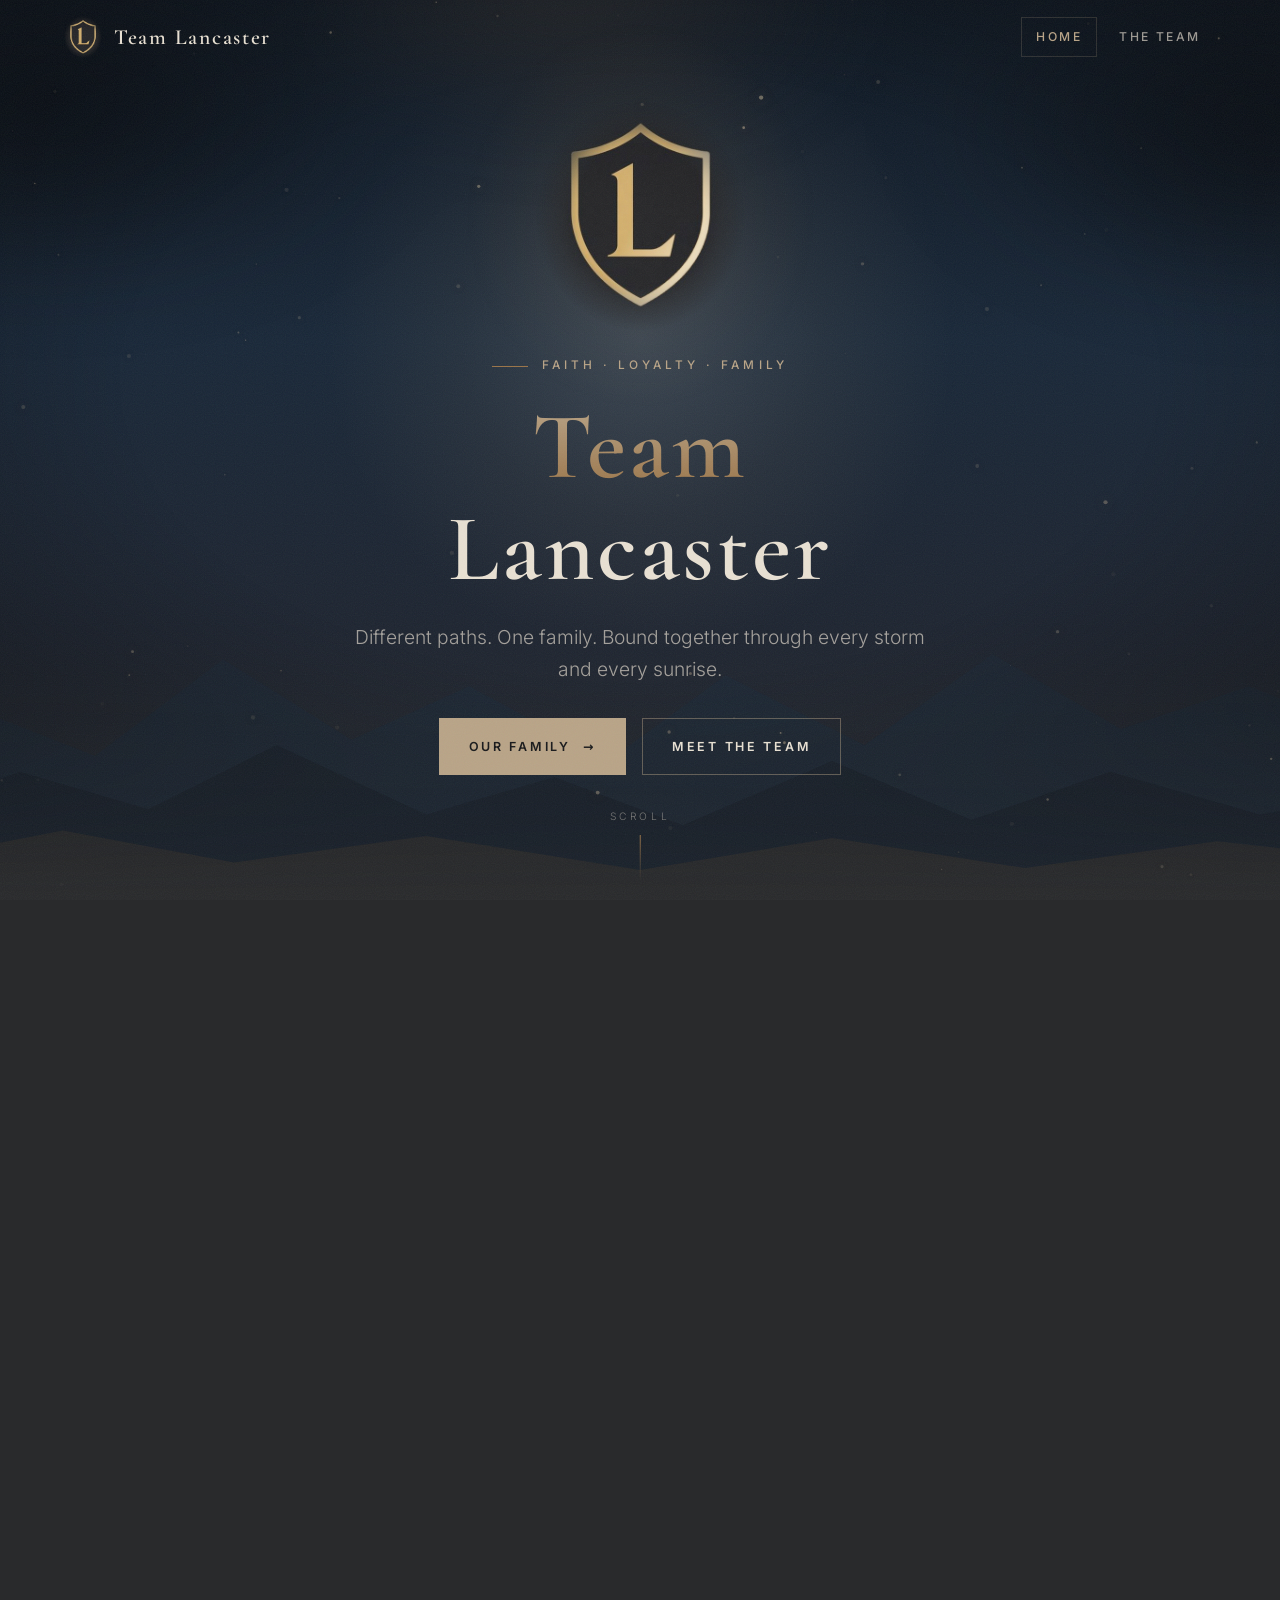
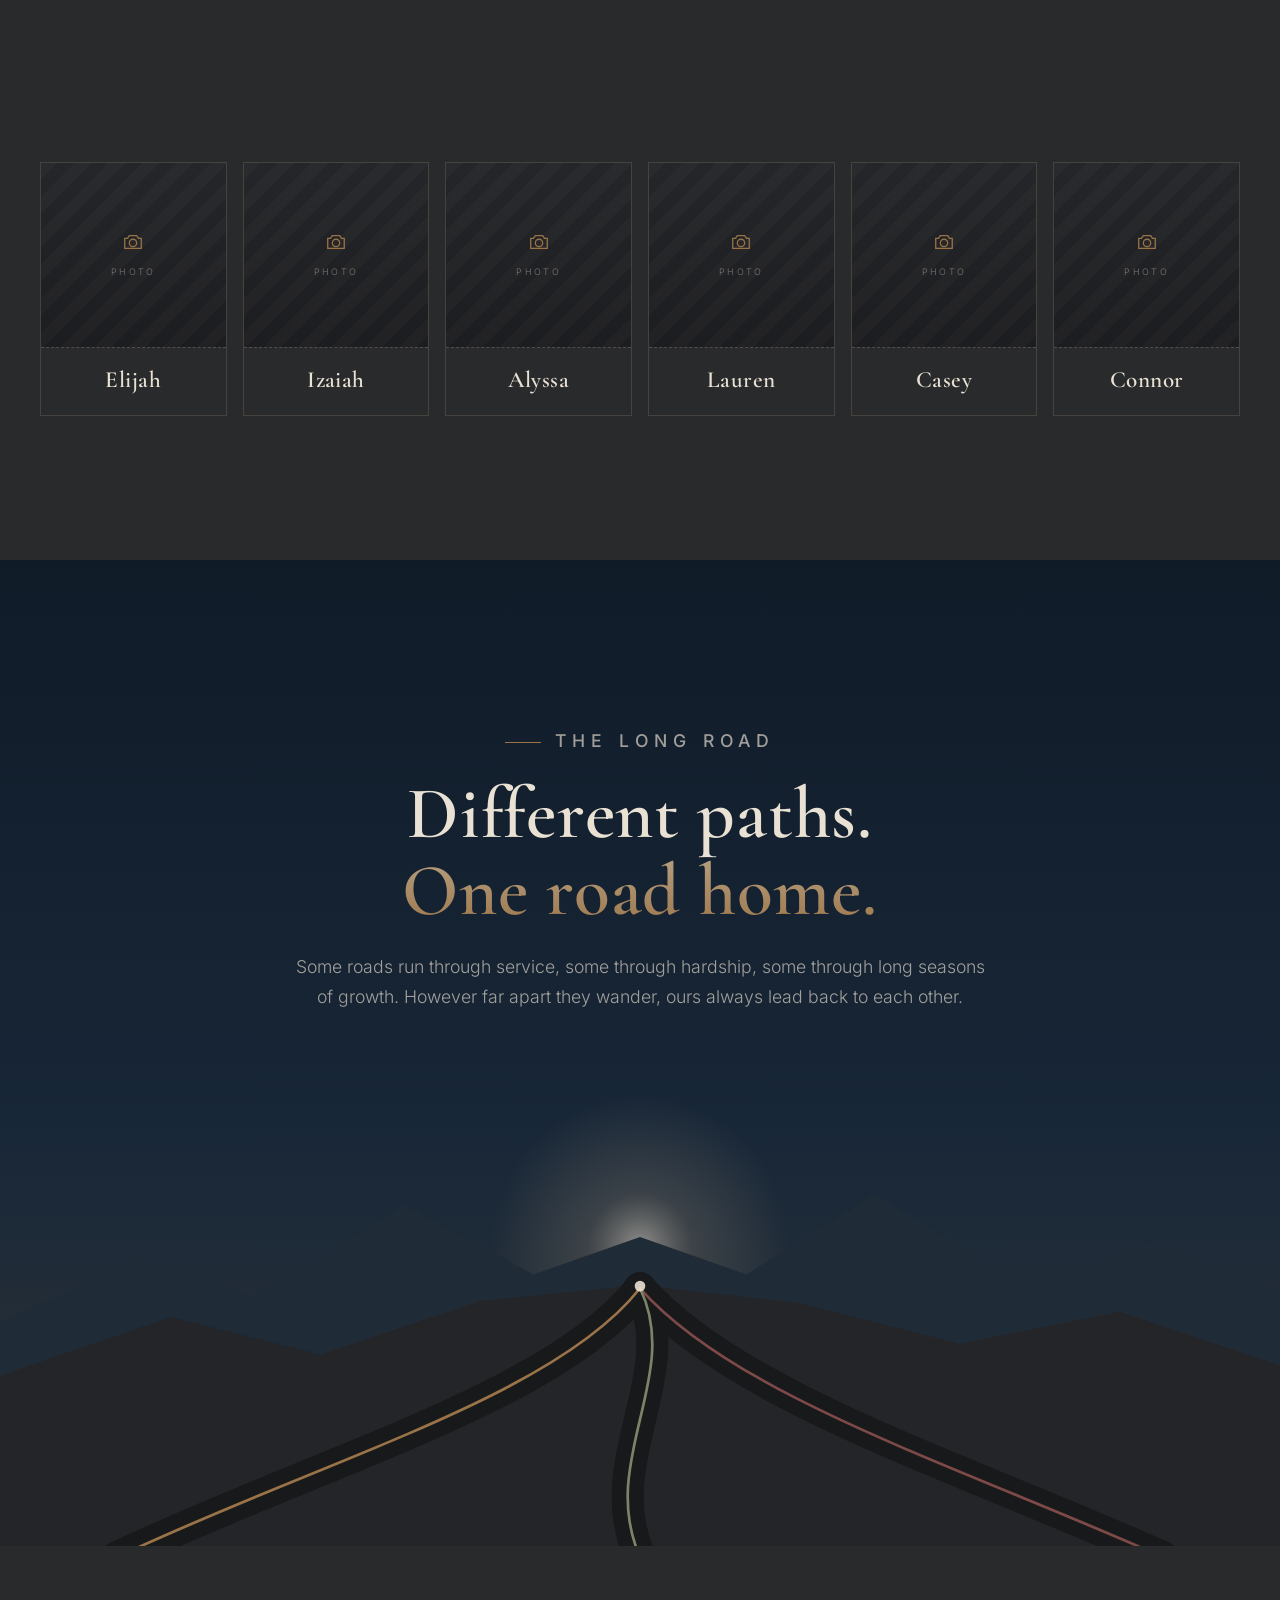
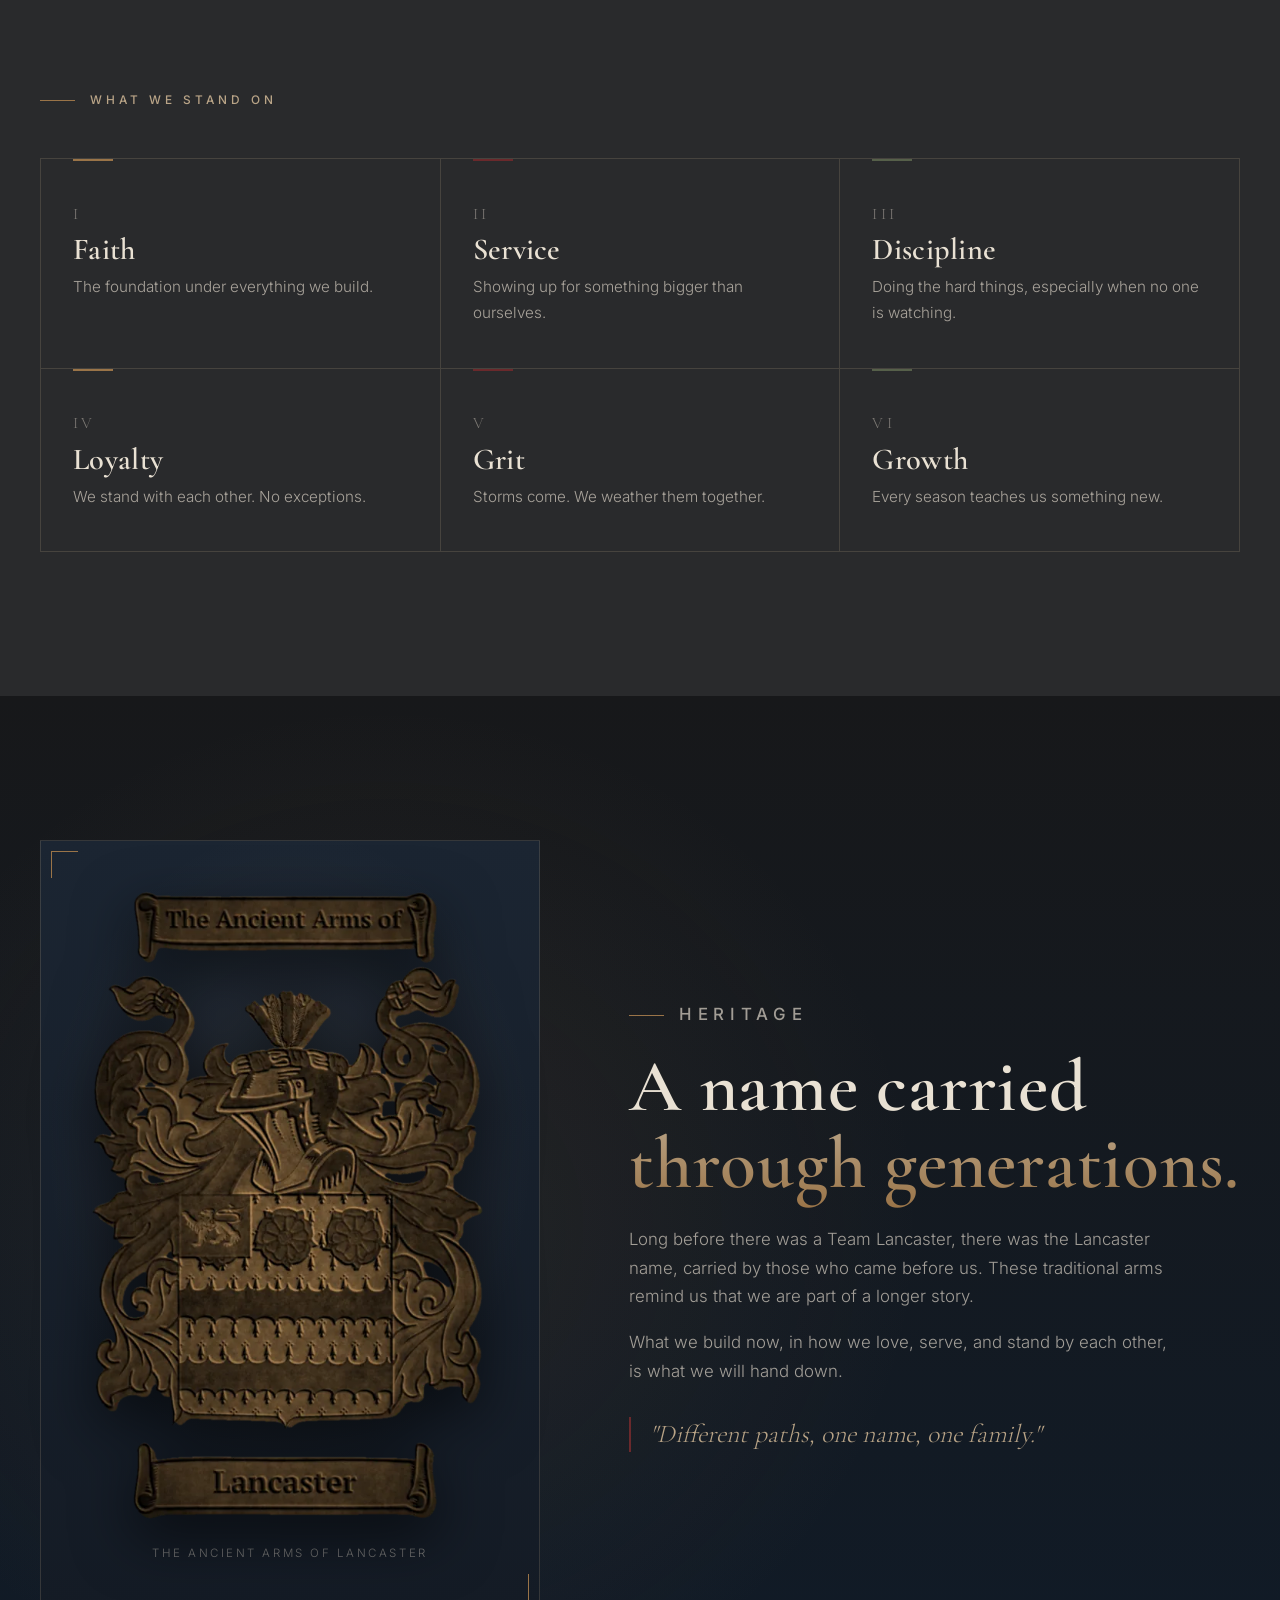
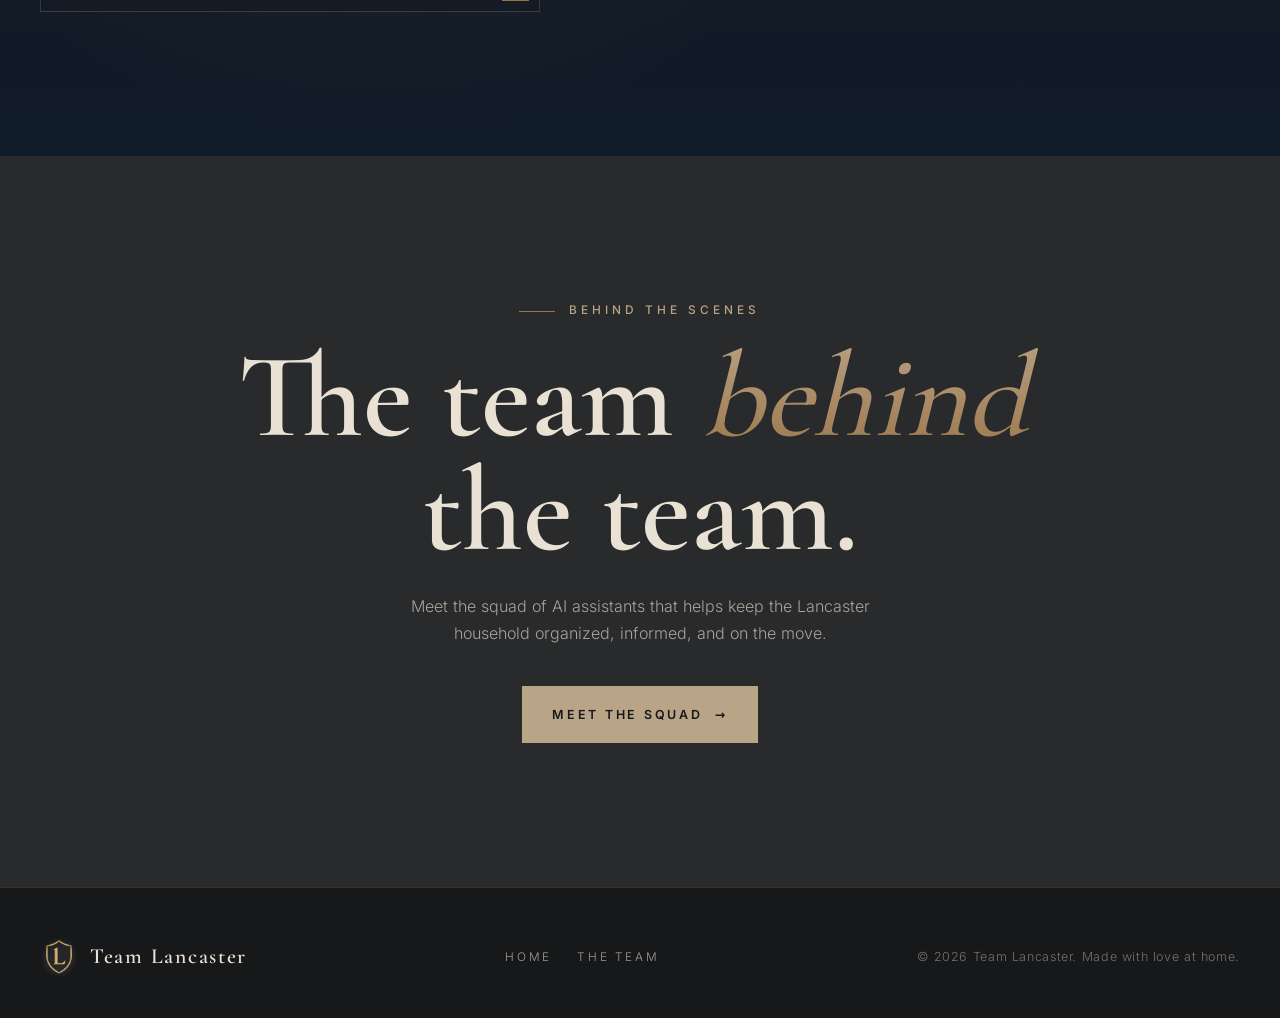
==== index.html @ 3df48b15 "Initial Team Lancaster site Co-authored-by: Team Lancaster <teamlancaster@users.noreply.github.com>" ====
<!doctype html>
<html lang="en">
<head>
<meta charset="utf-8">
<meta name="viewport" content="width=device-width, initial-scale=1, viewport-fit=cover">
<title>Team Lancaster</title>
<meta name="description" content="Home of Team Lancaster.">
<meta name="robots" content="noindex, nofollow"><!-- DRAFT: remove before launch -->
<meta name="theme-color" content="#1a1a1c">
<meta property="og:title" content="Team Lancaster">
<meta property="og:description" content="Home of Team Lancaster.">
<meta property="og:image" content="assets/crest.jpg">
<link rel="icon" type="image/png" href="assets/favicon.png">
<link rel="apple-touch-icon" href="assets/apple-touch-icon.png">
<link rel="preload" href="assets/fonts/cormorant.woff2" as="font" type="font/woff2" crossorigin>
<link rel="stylesheet" href="assets/style.css">
<script>document.documentElement.classList.add('js')</script>
</head>
<body>
<a class="skip" href="#main">Skip to content</a>
<header class="site-header">
  <nav class="nav" aria-label="Main">
    <a class="brand" href="index.html" aria-label="Team Lancaster home"><img src="assets/crest-sm.jpg" alt="" width="38" height="42"><span>Team Lancaster</span></a>
    <ul><li><a class="link" href="index.html" aria-current="page">Home</a></li><li><a class="link" href="team.html">The Team</a></li></ul>
  </nav>
</header>
<main id="main">
<section class="hero" aria-label="Welcome">
  <div class="breakthrough" aria-hidden="true"></div>
  <div class="rays" aria-hidden="true"></div>
  <div class="clouds" aria-hidden="true"><i></i><i></i><i></i></div>
  <div class="mountains" aria-hidden="true"><svg viewBox="0 0 1440 320" preserveAspectRatio="xMidYMax slice">
  <path d="M0 210 L120 150 L210 185 L330 95 L450 170 L560 120 L690 190 L800 110 L930 175 L1050 90 L1170 160 L1290 120 L1440 180 V320 H0Z" fill="#1c2836" opacity=".75"/>
  <path d="M0 250 L140 200 L260 235 L380 175 L520 240 L640 205 L760 250 L900 190 L1030 245 L1160 200 L1300 240 L1440 215 V320 H0Z" fill="#1a222c"/>
  <path d="M0 290 L180 255 L340 285 L520 260 L720 292 L900 262 L1080 290 L1260 265 L1440 285 V320 H0Z" fill="#292A2C"/>
</svg></div>
  <canvas data-particles aria-hidden="true"></canvas>
  <div class="vignette" aria-hidden="true"></div>
  <div class="hero-inner" data-parallax>
    <div class="crest-wrap">
      <div class="crest-glow" aria-hidden="true"></div>
      <img class="crest" src="assets/crest.jpg" alt="Team Lancaster gold L crest" width="440" height="484" fetchpriority="high">
      <div class="crest-shine" aria-hidden="true"></div>
    </div>
    <p class="eyebrow kicker">Faith &middot; Loyalty &middot; Family</p>
    <h1><span class="line"><span class="word bronze" style="--i:0">Team</span></span><span class="line"><span class="word" style="--i:1">Lancaster</span></span></h1>
    <p class="lede">Different paths. One family. Bound together through every storm and every sunrise.</p>
    <div class="ctas">
      <a class="btn" href="#family">Our Family <span class="arrow">&rarr;</span></a>
      <a class="btn ghost" href="team.html">Meet the Team</a>
    </div>
  </div>
  <a class="scroll-cue" href="#family" aria-label="Scroll to our family">Scroll<span></span></a>
</section>

<section class="section sec-char" id="family">
  <div class="wrap">
    <div class="split">
      <div class="reveal">
        <p class="eyebrow">The family</p>
        <h2 class="h2" style="margin-top:1.2rem">Eight names.<br><span class="bronze">One team.</span></h2>
      </div>
      <p class="lead-p reveal" style="--d:.15s">We are Chris and Lia, and our kids Elijah, Izaiah, Alyssa, Lauren, Casey, and Connor. Each of us walks our own road, but we walk it as one team: loyal to each other, steady in faith, and always growing.</p><!-- PLACEHOLDER: family intro paragraph -->
    </div>
    <div class="parents">
      <article class="member ox reveal">
        <div class="photo-ph" data-placeholder="photo"><div><svg viewBox="0 0 24 24" aria-hidden="true"><path d="M3 8h3l2-3h8l2 3h3v11H3z"/><circle cx="12" cy="13" r="4"/></svg>Photo placeholder</div></div><!-- PLACEHOLDER: photo of Chris -->
        <div>
          <p class="role">Husband &middot; Father</p>
          <h3>Chris</h3>
          <p>Steady hand, open heart, and the builder of this little corner of the web.</p><!-- PLACEHOLDER: Chris blurb -->
        </div>
      </article>
      <article class="member ol reveal" style="--d:.12s">
        <div class="photo-ph" data-placeholder="photo"><div><svg viewBox="0 0 24 24" aria-hidden="true"><path d="M3 8h3l2-3h8l2 3h3v11H3z"/><circle cx="12" cy="13" r="4"/></svg>Photo placeholder</div></div><!-- PLACEHOLDER: photo of Lia -->
        <div>
          <p class="role">Wife &middot; Partner</p>
          <h3>Lia</h3>
          <p>The heart of the home, and Chris's partner in everything that matters.</p><!-- PLACEHOLDER: Lia blurb -->
        </div>
      </article>
    </div>
    <div class="kids-head reveal"><h3>The kids</h3><p>Six different paths, one family.</p></div>
    <div class="kids">
      <article class="kid reveal" style="--d:0.00s"><div class="photo-ph" data-placeholder="photo"><div><svg viewBox="0 0 24 24" aria-hidden="true"><path d="M3 8h3l2-3h8l2 3h3v11H3z"/><circle cx="12" cy="13" r="4"/></svg>Photo</div></div><h4>Elijah</h4></article><!-- PLACEHOLDER: photo of Elijah -->
      <article class="kid reveal" style="--d:0.07s"><div class="photo-ph" data-placeholder="photo"><div><svg viewBox="0 0 24 24" aria-hidden="true"><path d="M3 8h3l2-3h8l2 3h3v11H3z"/><circle cx="12" cy="13" r="4"/></svg>Photo</div></div><h4>Izaiah</h4></article><!-- PLACEHOLDER: photo of Izaiah -->
      <article class="kid reveal" style="--d:0.14s"><div class="photo-ph" data-placeholder="photo"><div><svg viewBox="0 0 24 24" aria-hidden="true"><path d="M3 8h3l2-3h8l2 3h3v11H3z"/><circle cx="12" cy="13" r="4"/></svg>Photo</div></div><h4>Alyssa</h4></article><!-- PLACEHOLDER: photo of Alyssa -->
      <article class="kid reveal" style="--d:0.21s"><div class="photo-ph" data-placeholder="photo"><div><svg viewBox="0 0 24 24" aria-hidden="true"><path d="M3 8h3l2-3h8l2 3h3v11H3z"/><circle cx="12" cy="13" r="4"/></svg>Photo</div></div><h4>Lauren</h4></article><!-- PLACEHOLDER: photo of Lauren -->
      <article class="kid reveal" style="--d:0.28s"><div class="photo-ph" data-placeholder="photo"><div><svg viewBox="0 0 24 24" aria-hidden="true"><path d="M3 8h3l2-3h8l2 3h3v11H3z"/><circle cx="12" cy="13" r="4"/></svg>Photo</div></div><h4>Casey</h4></article><!-- PLACEHOLDER: photo of Casey -->
      <article class="kid reveal" style="--d:0.35s"><div class="photo-ph" data-placeholder="photo"><div><svg viewBox="0 0 24 24" aria-hidden="true"><path d="M3 8h3l2-3h8l2 3h3v11H3z"/><circle cx="12" cy="13" r="4"/></svg>Photo</div></div><h4>Connor</h4></article><!-- PLACEHOLDER: photo of Connor -->
    </div>
  </div>
</section>

<section class="section sec-navy paths" aria-label="Different paths">
  <div class="wrap reveal">
    <div class="copy">
      <p class="eyebrow">The long road</p>
      <h2 class="h2" style="margin-top:1.2rem">Different paths.<br><span class="bronze">One road home.</span></h2>
      <p>Some roads run through service, some through hardship, some through long seasons of growth. However far apart they wander, ours always lead back to each other.</p><!-- PLACEHOLDER: optional; personalize -->
    </div>
  </div>
  <div class="road-scene reveal"><svg viewBox="0 0 1200 460" preserveAspectRatio="xMidYMax slice" aria-hidden="true">
  <defs>
    <linearGradient id="sky" x1="0" y1="0" x2="0" y2="1"><stop offset="0" stop-color="#182738" stop-opacity="0"/><stop offset=".55" stop-color="#3a3a36" stop-opacity=".35"/><stop offset="1" stop-color="#1f2022" stop-opacity="0"/></linearGradient>
    <radialGradient id="dawn" cx=".5" cy=".42" r=".35"><stop offset="0" stop-color="#E9E1D3" stop-opacity=".55"/><stop offset=".35" stop-color="#B9A487" stop-opacity=".2"/><stop offset="1" stop-color="#B9A487" stop-opacity="0"/></radialGradient>
  </defs>
  <rect width="1200" height="460" fill="url(#sky)"/><rect y="440" width="1200" height="20" fill="#292A2C"/>
  <circle cx="600" cy="210" r="200" fill="url(#dawn)"/>
  <path d="M0 250 L130 190 L240 225 L380 140 L500 205 L600 170 L700 205 L820 130 L960 215 L1080 175 L1200 220 V460 H0Z" fill="#202b38"/>
  <path d="M0 300 L160 245 L300 280 L450 230 L600 215 L750 232 L900 270 L1050 240 L1200 290 V460 H0Z" fill="#232528"/>
  <g class="road">
    <path d="M110 470 C 300 380, 520 320, 600 218" stroke="#18191b" stroke-width="30"/>
    <path d="M1090 470 C 900 385, 690 320, 600 218" stroke="#18191b" stroke-width="30"/>
    <path d="M600 470 C 560 380, 640 300, 600 218" stroke="#18191b" stroke-width="30"/>
    <path class="road-draw" pathLength="1" style="--len:1" d="M110 470 C 300 380, 520 320, 600 218" stroke="#9A7448" stroke-width="2.5" stroke-dasharray="1"/>
    <path class="road-draw" pathLength="1" style="--len:1;transition-delay:.3s" d="M1090 470 C 900 385, 690 320, 600 218" stroke="#7d4a48" stroke-width="2.5" stroke-dasharray="1"/>
    <path class="road-draw" pathLength="1" style="--len:1;transition-delay:.6s" d="M600 470 C 560 380, 640 300, 600 218" stroke="#7a8466" stroke-width="2.5" stroke-dasharray="1"/>
  </g>
  <circle cx="600" cy="216" r="5" fill="#E9E1D3" opacity=".9"/>
</svg></div>
</section>

<section class="section sec-char" aria-label="What we stand on">
  <div class="wrap">
    <p class="eyebrow reveal" style="margin-bottom:3rem">What we stand on</p>
    <div class="values"><!-- PLACEHOLDER: family values; swap for your own -->
      <div class="value reveal"><div class="num">I</div><h3>Faith</h3><p>The foundation under everything we build.</p></div>
      <div class="value reveal" style="--d:.1s"><div class="num">II</div><h3>Service</h3><p>Showing up for something bigger than ourselves.</p></div>
      <div class="value reveal" style="--d:.2s"><div class="num">III</div><h3>Discipline</h3><p>Doing the hard things, especially when no one is watching.</p></div>
      <div class="value reveal"><div class="num">IV</div><h3>Loyalty</h3><p>We stand with each other. No exceptions.</p></div>
      <div class="value reveal" style="--d:.1s"><div class="num">V</div><h3>Grit</h3><p>Storms come. We weather them together.</p></div>
      <div class="value reveal" style="--d:.2s"><div class="num">VI</div><h3>Growth</h3><p>Every season teaches us something new.</p></div>
    </div>
  </div>
</section>

<section class="section heritage" id="heritage" aria-label="Heritage">
  <div class="wrap grid">
    <figure class="arms-frame reveal">
      <picture>
        <source srcset="assets/lancaster-arms.webp" type="image/webp">
        <img src="assets/lancaster-arms.png" alt="The traditional Lancaster coat of arms, rendered in aged bronze" width="520" height="826" loading="lazy">
      </picture>
      <figcaption>The Ancient Arms of Lancaster</figcaption>
    </figure>
    <div class="reveal" style="--d:.15s">
      <p class="eyebrow">Heritage</p>
      <h2 class="h2">A name carried <span class="bronze">through generations.</span></h2>
      <p>Long before there was a Team Lancaster, there was the Lancaster name, carried by those who came before us. These traditional arms remind us that we are part of a longer story.</p>
      <p>What we build now, in how we love, serve, and stand by each other, is what we will hand down.</p><!-- PLACEHOLDER: heritage copy; add family history if desired -->
      <blockquote>"Different paths, one name, one family."</blockquote><!-- PLACEHOLDER: family motto -->
    </div>
  </div>
</section>

<section class="section cta-band sec-char" aria-label="Meet the team">
  <div class="wrap reveal">
    <p class="eyebrow">Behind the scenes</p>
    <p class="big">The team <em class="bronze">behind</em><br>the team.</p>
    <p class="sub">Meet the squad of AI assistants that helps keep the Lancaster household organized, informed, and on the move.</p>
    <a class="btn" href="team.html">Meet the Squad <span class="arrow">&rarr;</span></a>
  </div>
</section>
</main>
<footer class="site-footer">
  <div class="foot">
    <a class="brand" href="index.html"><img src="assets/crest-sm.jpg" alt="" width="38" height="42"><span>Team Lancaster</span></a>
    <nav aria-label="Footer"><a href="index.html">Home</a><a href="team.html">The Team</a></nav>
    <small>&copy; 2026 Team Lancaster. Made with love at home.</small>
  </div>
</footer>
<script src="assets/main.js" defer></script>
</body>
</html>
---- assets/style.css ----
/* Team Lancaster — draft stylesheet (family palette) */
@font-face{font-family:"Cormorant";src:url(fonts/cormorant.woff2) format("woff2");font-weight:300 700;font-display:swap}
@font-face{font-family:"Inter";src:url(fonts/inter.woff2) format("woff2");font-weight:100 900;font-display:swap}
:root{
  /* family palette */
  --navy:#182738;      /* Heritage Navy */
  --olive:#56604A;     /* Field Olive */
  --oxblood:#6A292C;   /* Oxblood */
  --bronze:#9A7448;    /* Weathered Bronze */
  --sand:#B9A487;      /* Sandstone */
  --charcoal:#292A2C;  /* Charcoal */
  --ivory:#E9E1D3;     /* Warm Ivory */
  /* derived shades */
  --navy-d:#101b28; --char-d:#1f2022; --char-dd:#17181a;
  --crest-gold:#d3b06f; /* sampled from the L crest; used only by the crest image itself */
  --line:rgba(185,164,135,.2);
  --muted:rgba(233,225,211,.66);
  --dim:rgba(233,225,211,.45);
  --serif:"Cormorant",Georgia,"Times New Roman",serif;
  --sans:"Inter",system-ui,-apple-system,"Segoe UI",Roboto,sans-serif;
  --ease:cubic-bezier(.2,.7,.1,1);
}
*{box-sizing:border-box;margin:0;padding:0}
html{scroll-behavior:smooth;-webkit-text-size-adjust:100%}
body{background:var(--char-d);color:var(--ivory);font-family:var(--sans);font-weight:300;line-height:1.7;overflow-x:hidden;-webkit-font-smoothing:antialiased}
img{max-width:100%;display:block}
a{color:inherit}
.skip{position:absolute;left:-999px;top:0;background:var(--sand);color:var(--charcoal);padding:.6rem 1rem;z-index:100}
.skip:focus{left:1rem}
:focus-visible{outline:2px solid var(--sand);outline-offset:3px}
/* weathered film grain */
body::after{content:"";position:fixed;inset:0;pointer-events:none;z-index:60;opacity:.07;
  background-image:url("data:image/svg+xml,%3Csvg xmlns='http://www.w3.org/2000/svg' width='160' height='160'%3E%3Cfilter id='n'%3E%3CfeTurbulence type='fractalNoise' baseFrequency='.9' numOctaves='2'/%3E%3C/filter%3E%3Crect width='100%25' height='100%25' filter='url(%23n)'/%3E%3C/svg%3E")}

/* ---------- header ---------- */
.site-header{position:fixed;inset:0 0 auto;z-index:50;transition:background .4s,border-color .4s;border-bottom:1px solid transparent}
.site-header.scrolled{background:rgba(23,24,26,.82);backdrop-filter:blur(12px);-webkit-backdrop-filter:blur(12px);border-color:var(--line)}
.nav{max-width:1200px;margin:0 auto;padding:1rem 1.5rem;display:flex;align-items:center;justify-content:space-between;gap:1rem}
.brand{display:flex;align-items:center;gap:.75rem;text-decoration:none}
.brand img{width:38px;height:42px;object-fit:cover;-webkit-mask-image:radial-gradient(closest-side,#000 70%,transparent);mask-image:radial-gradient(closest-side,#000 70%,transparent)}
.brand span{font-family:var(--serif);font-weight:600;font-size:1.35rem;letter-spacing:.08em;color:var(--ivory)}
.nav ul{list-style:none;display:flex;gap:.4rem}
.nav a.link{display:inline-block;text-decoration:none;font-size:.76rem;font-weight:500;letter-spacing:.2em;text-transform:uppercase;color:var(--muted);padding:.55rem .9rem;border:1px solid transparent;transition:color .3s,border-color .3s}
.nav a.link:hover{color:var(--sand)}
.nav a.link[aria-current=page]{color:var(--sand);border-color:var(--line)}

/* ---------- shared ---------- */
.eyebrow{font-size:.74rem;font-weight:500;letter-spacing:.34em;text-transform:uppercase;color:var(--sand)}
.eyebrow::before{content:"";display:inline-block;width:2.2rem;height:1px;background:var(--bronze);vertical-align:middle;margin-right:.9rem}
h1,h2,h3{font-family:var(--serif);font-weight:600;line-height:1.05;letter-spacing:.01em}
.bronze{background:linear-gradient(180deg,var(--sand) 0%,var(--bronze) 100%);-webkit-background-clip:text;background-clip:text;color:transparent}
.btn{display:inline-flex;align-items:center;gap:.75rem;text-decoration:none;font-size:.78rem;font-weight:600;letter-spacing:.22em;text-transform:uppercase;padding:1.05rem 1.8rem;color:var(--char-dd);background:var(--sand);border:1px solid var(--sand);transition:transform .4s var(--ease),background .4s,color .4s}
.btn:hover{transform:translateY(-3px);background:var(--ivory)}
.btn.ghost{background:transparent;color:var(--ivory);border-color:rgba(185,164,135,.45)}
.btn.ghost:hover{border-color:var(--sand);color:var(--sand)}
.btn .arrow{transition:transform .4s var(--ease)}
.btn:hover .arrow{transform:translateX(4px)}
.section{position:relative;padding:clamp(5rem,12vw,9rem) 1.5rem}
.wrap{max-width:1200px;margin:0 auto}
.rule{height:1px;background:linear-gradient(90deg,transparent,var(--bronze),transparent);opacity:.5;max-width:1200px;margin:0 auto}
.sec-navy{background:linear-gradient(180deg,var(--navy-d),var(--navy) 50%,var(--navy-d))}
.sec-char{background:var(--charcoal)}
.h2{font-size:clamp(2.6rem,6vw,4.6rem)}
.lead-p{color:var(--muted);font-size:1.08rem;max-width:34rem}

/* reveal on scroll (JS only) */
.js .reveal{opacity:0;transform:translateY(40px);transition:opacity 1.2s var(--ease),transform 1.2s var(--ease);transition-delay:var(--d,0s)}
.js .reveal.in{opacity:1;transform:none}

/* ---------- HERO ---------- */
.hero{position:relative;min-height:100vh;min-height:100svh;display:grid;place-items:center;overflow:hidden;isolation:isolate;
  background:linear-gradient(180deg,#0e1722 0%,var(--navy) 38%,#1d2430 70%,var(--charcoal) 100%)}
.hero canvas{position:absolute;inset:0;width:100%;height:100%;z-index:1}
/* storm clouds */
.clouds{position:absolute;inset:-10% -20% auto;height:75%;z-index:0;pointer-events:none;filter:blur(40px)}
.clouds i{position:absolute;border-radius:50%;background:radial-gradient(closest-side,rgba(8,12,18,.85),transparent);animation:drift 40s ease-in-out infinite alternate}
.clouds i:nth-child(1){width:60vmax;height:30vmax;left:-5%;top:0}
.clouds i:nth-child(2){width:55vmax;height:28vmax;right:-5%;top:5%;animation-duration:48s;animation-delay:-10s}
.clouds i:nth-child(3){width:45vmax;height:22vmax;left:30%;top:-8%;animation-duration:55s;animation-delay:-20s;background:radial-gradient(closest-side,rgba(41,42,44,.9),transparent)}
@keyframes drift{0%{transform:translate(0,0) scale(1)}100%{transform:translate(5vw,2vh) scale(1.1)}}
/* light breaking through */
.breakthrough{position:absolute;left:50%;top:-12%;width:70vmax;height:70vmax;transform:translateX(-50%);z-index:0;pointer-events:none;
  background:radial-gradient(closest-side,rgba(233,225,211,.16),rgba(185,164,135,.08) 40%,transparent 70%);animation:breathe 9s ease-in-out infinite}
@keyframes breathe{0%,100%{opacity:.75}50%{opacity:1}}
.rays{position:absolute;left:50%;top:-5%;width:140vmax;height:140vmax;transform:translateX(-50%);z-index:0;pointer-events:none;opacity:.5;
  background:repeating-conic-gradient(from 160deg at 50% 0%,rgba(233,225,211,.06) 0deg 2deg,transparent 2deg 9deg);
  -webkit-mask-image:radial-gradient(closest-side at 50% 0%,#000,transparent 75%);mask-image:radial-gradient(closest-side at 50% 0%,#000,transparent 75%);
  animation:rays 30s ease-in-out infinite alternate}
@keyframes rays{to{transform:translateX(-50%) rotate(6deg)}}
.mountains{position:absolute;left:0;right:0;bottom:0;z-index:1;pointer-events:none;width:100%;height:38%}
.mountains svg{position:absolute;bottom:0;left:-5%;width:110%;height:100%}
.vignette{position:absolute;inset:0;z-index:2;pointer-events:none;background:radial-gradient(90% 75% at 50% 42%,transparent 45%,rgba(10,12,15,.7) 100%);-webkit-mask-image:linear-gradient(#000 75%,transparent);mask-image:linear-gradient(#000 75%,transparent)}
.hero-inner{position:relative;z-index:3;text-align:center;padding:5.5rem 1.5rem 7rem;will-change:transform}
.crest-wrap{position:relative;width:clamp(130px,min(24vw,23vh),260px);aspect-ratio:440/484;margin:0 auto 1.6rem}
.crest-glow{position:absolute;inset:-35%;border-radius:50%;background:radial-gradient(closest-side,rgba(185,164,135,.22),rgba(154,116,72,.06) 55%,transparent);animation:breathe 6s ease-in-out infinite}
.crest{position:relative;width:100%;height:100%;object-fit:cover;-webkit-mask-image:radial-gradient(closest-side,#000 62%,transparent 100%);mask-image:radial-gradient(closest-side,#000 62%,transparent 100%)}
.crest-shine{position:absolute;inset:0;pointer-events:none;-webkit-mask-image:url(crest-mask.png);mask-image:url(crest-mask.png);-webkit-mask-size:100% 100%;mask-size:100% 100%;
  background:linear-gradient(115deg,transparent 38%,rgba(233,225,211,.75) 50%,transparent 62%);background-size:300% 100%;background-position:120% 0;mix-blend-mode:screen}
.hero h1{font-size:clamp(3rem,min(11vw,10.5vh),8.5rem);font-weight:600;letter-spacing:.03em;line-height:.95}
.hero h1 .line{display:block;overflow:hidden;padding:.06em 0}
.hero h1 .word{display:inline-block}
.hero .kicker{margin-bottom:1.4rem}
.hero .lede{max-width:36rem;margin:1.3rem auto 2rem;font-size:clamp(1rem,2.2vw,1.2rem);color:var(--muted)}
.hero .ctas{display:flex;gap:1rem;justify-content:center;flex-wrap:wrap}
.scroll-cue{position:absolute;bottom:1.2rem;left:50%;transform:translateX(-50%);z-index:3;display:flex;flex-direction:column;align-items:center;gap:.6rem;font-size:.64rem;letter-spacing:.35em;text-transform:uppercase;color:var(--dim);text-decoration:none}
.scroll-cue span{width:1px;height:46px;background:linear-gradient(var(--bronze),transparent);position:relative;overflow:hidden}
.scroll-cue span::after{content:"";position:absolute;left:0;top:-40%;width:1px;height:40%;background:var(--sand);animation:drip 2.4s ease-in-out infinite}
@keyframes drip{to{top:110%}}
/* intro choreography */
.js .hero .crest-wrap{opacity:0;transform:scale(1.3);filter:blur(14px) brightness(1.8)}
.js .hero .word{transform:translateY(110%)}
.js .hero .kicker,.js .hero .lede,.js .hero .ctas{opacity:0;transform:translateY(20px)}
.js .scroll-cue{opacity:0}
.js .play .hero .crest-wrap{animation:crestIn 2s var(--ease) forwards}
.js .play .crest-shine{animation:shine 1.8s 1.5s ease-in-out forwards, shine 1.8s 8s ease-in-out infinite}
.js .play .hero .word{animation:rise 1.2s var(--ease) forwards;animation-delay:calc(1.1s + var(--i)*.14s)}
.js .play .hero .kicker{animation:fadeUp 1s .9s var(--ease) forwards}
.js .play .hero .lede{animation:fadeUp 1s 1.7s var(--ease) forwards}
.js .play .hero .ctas{animation:fadeUp 1s 1.95s var(--ease) forwards}
.js .play .scroll-cue{animation:fadeIn 1s 2.5s forwards}
@keyframes crestIn{0%{opacity:0;transform:scale(1.3);filter:blur(14px) brightness(1.8)}60%{opacity:1;filter:blur(0) brightness(1.2)}100%{opacity:1;transform:scale(1);filter:none}}
@keyframes shine{0%{background-position:120% 0}100%{background-position:-120% 0}}
@keyframes rise{to{transform:none}}
@keyframes fadeUp{to{opacity:1;transform:none}}
@keyframes fadeIn{to{opacity:1}}

/* ---------- family ---------- */
.split{display:grid;grid-template-columns:1fr 1.15fr;gap:clamp(2rem,6vw,6rem);align-items:end;margin-bottom:clamp(3rem,7vw,5rem)}
.photo-ph{position:relative;aspect-ratio:4/5;border:1px dashed rgba(185,164,135,.4);display:grid;place-items:center;text-align:center;
  background:repeating-linear-gradient(135deg,rgba(185,164,135,.035) 0 12px,transparent 12px 24px),linear-gradient(180deg,#24262a,#1c1d20);color:var(--dim);font-size:.66rem;letter-spacing:.26em;text-transform:uppercase}
.photo-ph svg{width:30px;height:30px;stroke:var(--bronze);fill:none;stroke-width:1.4;margin:0 auto .7rem;display:block}
.parents{display:grid;grid-template-columns:1fr 1fr;gap:1.6rem;margin-bottom:1.6rem}
.member{position:relative;display:grid;grid-template-columns:minmax(140px,42%) 1fr;gap:1.8rem;align-items:center;padding:1.4rem;border:1px solid var(--line);background:linear-gradient(160deg,rgba(41,42,44,.95),rgba(31,32,34,.95));transition:border-color .5s,transform .5s var(--ease)}
.member:hover{border-color:rgba(185,164,135,.5);transform:translateY(-4px)}
.member .role{font-size:.68rem;letter-spacing:.3em;text-transform:uppercase;color:var(--sand);margin-bottom:.4rem}
.member h3{font-size:2.4rem;margin-bottom:.6rem}
.member p{color:var(--muted);font-size:.98rem}
.member.ox{border-top:2px solid var(--oxblood)}
.member.ol{border-top:2px solid var(--olive)}
.kids-head{display:flex;align-items:baseline;justify-content:space-between;gap:1rem;margin:3.5rem 0 1.4rem;flex-wrap:wrap}
.kids-head h3{font-size:2rem}
.kids-head p{color:var(--dim);font-size:.9rem}
.kids{display:grid;grid-template-columns:repeat(6,1fr);gap:1rem}
.kid{border:1px solid var(--line);background:var(--charcoal);transition:border-color .4s,transform .4s var(--ease)}
.kid:hover{border-color:rgba(185,164,135,.5);transform:translateY(-4px)}
.kid .photo-ph{aspect-ratio:1;border:0;border-bottom:1px dashed rgba(185,164,135,.3);font-size:.56rem}
.kid .photo-ph svg{width:22px;height:22px}
.kid h4{font-family:var(--serif);font-size:1.45rem;font-weight:600;text-align:center;padding:.8rem .5rem .9rem;letter-spacing:.02em}

/* ---------- paths (road) ---------- */
.paths{overflow:hidden;padding-bottom:0;background:linear-gradient(180deg,var(--navy-d),var(--navy) 60%)}
.paths .copy{text-align:center;max-width:44rem;margin:0 auto}
.paths .copy p{color:var(--muted);font-size:1.1rem;margin-top:1.4rem}
.road-scene{position:relative;margin:3rem -1.5rem 0;height:clamp(260px,38vw,520px);background:linear-gradient(180deg,transparent 60%,#232528 100%)}
.js .road-scene.reveal{transform:none}
.road-scene svg{position:absolute;inset:0;width:100%;height:100%}
.road{fill:none;stroke-linecap:round}
.js .road-draw{stroke-dasharray:var(--len);stroke-dashoffset:var(--len);transition:stroke-dashoffset 3.2s var(--ease)}
.js .in .road-draw{stroke-dashoffset:0}

/* ---------- values ---------- */
.values{display:grid;grid-template-columns:repeat(3,1fr);border-top:1px solid var(--line);border-left:1px solid var(--line)}
.value{padding:2.6rem 2rem;border-right:1px solid var(--line);border-bottom:1px solid var(--line);position:relative}
.value::before{content:"";position:absolute;left:2rem;top:0;width:2.5rem;height:2px;background:var(--bronze)}
.value:nth-child(3n+2)::before{background:var(--oxblood)}
.value:nth-child(3n)::before{background:var(--olive)}
.value .num{font-family:var(--serif);font-size:1rem;letter-spacing:.2em;color:var(--dim)}
.value h3{font-size:1.9rem;margin:.4rem 0 .5rem}
.value p{color:var(--muted);font-size:.95rem}

/* ---------- heritage ---------- */
.heritage{background:radial-gradient(60% 70% at 30% 50%,rgba(154,116,72,.12),transparent 70%),linear-gradient(180deg,var(--char-dd),var(--navy-d))}
.heritage .grid{display:grid;grid-template-columns:.9fr 1.1fr;gap:clamp(2rem,7vw,6rem);align-items:center}
.arms-frame{position:relative;padding:clamp(1.5rem,4vw,3rem);border:1px solid var(--line);background:radial-gradient(70% 60% at 50% 40%,rgba(185,164,135,.10),transparent 70%),linear-gradient(180deg,#1b2532,#141b25)}
.arms-frame::before,.arms-frame::after{content:"";position:absolute;width:26px;height:26px;border:1px solid var(--bronze)}
.arms-frame::before{top:10px;left:10px;border-right:0;border-bottom:0}
.arms-frame::after{bottom:10px;right:10px;border-left:0;border-top:0}
.arms-frame img{width:100%;max-width:400px;margin:0 auto;height:auto;filter:drop-shadow(0 20px 30px rgba(0,0,0,.6))}
.arms-frame figcaption{text-align:center;margin-top:1.2rem;color:var(--dim);font-size:.72rem;letter-spacing:.22em;text-transform:uppercase}
.heritage h2{margin:1.2rem 0 1.4rem}
.heritage p{color:var(--muted);font-size:1.05rem;margin-bottom:1.1rem;max-width:34rem}
.heritage blockquote{font-family:var(--serif);font-style:italic;font-size:1.6rem;line-height:1.35;color:var(--sand);border-left:2px solid var(--oxblood);padding-left:1.2rem;margin-top:2rem;max-width:30rem}

/* ---------- CTA ---------- */
.cta-band{text-align:center;overflow:hidden;isolation:isolate}
.cta-band .big{font-family:var(--serif);font-size:clamp(3rem,10vw,7.5rem);font-weight:600;line-height:.95;margin:1.2rem 0 1.6rem;color:var(--ivory)}
.cta-band .big em{font-style:italic;font-weight:500;padding-right:.12em}
.cta-band p.sub{color:var(--muted);max-width:32rem;margin:0 auto 2.4rem}

/* ---------- footer ---------- */
.site-footer{border-top:1px solid var(--line);padding:3rem 1.5rem 2.5rem;background:var(--char-dd)}
.foot{max-width:1200px;margin:0 auto;display:flex;align-items:center;justify-content:space-between;gap:1.5rem;flex-wrap:wrap}
.foot nav{display:flex;gap:1.6rem}
.foot nav a{text-decoration:none;font-size:.74rem;letter-spacing:.22em;text-transform:uppercase;color:var(--muted)}
.foot nav a:hover{color:var(--sand)}
.foot small{color:var(--dim);font-size:.78rem;letter-spacing:.05em}

/* ---------- TEAM PAGE ---------- */
.team-hero{position:relative;min-height:78vh;display:flex;align-items:flex-end;padding:9rem 1.5rem 4rem;overflow:hidden;isolation:isolate;
  background:radial-gradient(70% 80% at 85% 0%,rgba(185,164,135,.12),transparent 60%),linear-gradient(180deg,#0e1722,var(--navy) 55%,var(--char-d))}
.team-hero canvas{position:absolute;inset:0;width:100%;height:100%;z-index:-1}
.team-hero .wrap{width:100%}
.roster-title{font-size:clamp(4rem,15vw,12.5rem);font-weight:700;line-height:.84;letter-spacing:-.005em;text-transform:uppercase;margin:1.2rem 0 1.8rem}
.roster-title .outline{color:transparent;-webkit-text-stroke:1.5px var(--sand);display:block}
.team-hero .lede{max-width:36rem;color:var(--muted);font-size:1.12rem}
.team-hero .stats{display:flex;gap:3rem;margin-top:2.6rem;flex-wrap:wrap}
.stat b{display:block;font-family:var(--serif);font-size:3rem;line-height:1;color:var(--sand);font-weight:600}
.stat span{font-size:.7rem;letter-spacing:.28em;text-transform:uppercase;color:var(--dim)}
.big-crest{position:absolute;right:-4vw;bottom:-6vh;width:min(48vw,560px);aspect-ratio:440/484;opacity:.12;z-index:-1;object-fit:cover;-webkit-mask-image:radial-gradient(closest-side,#000 55%,transparent);mask-image:radial-gradient(closest-side,#000 55%,transparent)}
.roster{display:grid;grid-template-columns:repeat(3,1fr);gap:1.6rem;perspective:1200px}
.card{position:relative;padding:1px;background:linear-gradient(160deg,rgba(185,164,135,.45),rgba(185,164,135,.05) 40%,rgba(154,116,72,.3));transform-style:preserve-3d;transition:transform .5s var(--ease),box-shadow .5s var(--ease);--rx:0deg;--ry:0deg;--mx:50%;--my:50%}
.card.lead,.card.wide{grid-column:span 2}
.card-in{position:relative;height:100%;padding:2.2rem 2rem 2rem;overflow:hidden;background:radial-gradient(120% 80% at 100% 0%,rgba(24,39,56,.7),transparent 60%),linear-gradient(170deg,#2b2c2e,#1d1e20 70%)}
.card.lead .card-in{background:radial-gradient(120% 90% at 100% 0%,rgba(106,41,44,.45),transparent 60%),linear-gradient(170deg,#2b2c2e,#1d1e20 70%)}
.card.wide .card-in{background:radial-gradient(120% 90% at 100% 0%,rgba(86,96,74,.35),transparent 60%),linear-gradient(170deg,#2b2c2e,#1d1e20 70%)}
.card-in::before{content:"";position:absolute;inset:0;background:radial-gradient(380px circle at var(--mx) var(--my),rgba(185,164,135,.16),transparent 45%);opacity:0;transition:opacity .4s}
.card-in::after{content:"";position:absolute;inset:-50%;background:linear-gradient(115deg,transparent 42%,rgba(233,225,211,.08) 50%,transparent 58%);transform:translateX(-60%);transition:transform 1s var(--ease)}
.card:hover{box-shadow:0 30px 70px -25px rgba(0,0,0,.9),0 0 0 1px rgba(185,164,135,.6),0 0 40px -8px rgba(154,116,72,.55)}
.card:hover .card-in::before{opacity:1}
.card:hover .card-in::after{transform:translateX(60%)}
.card .num{position:absolute;top:1.3rem;right:1.6rem;font-family:var(--serif);font-size:3.4rem;font-weight:700;line-height:1;color:transparent;-webkit-text-stroke:1px rgba(185,164,135,.3);transition:-webkit-text-stroke-color .4s}
.card:hover .num{-webkit-text-stroke-color:var(--sand)}
.badge{position:relative;width:78px;height:86px;margin-bottom:1.6rem;transform:translateZ(40px);transition:transform .5s var(--ease)}
.badge svg{width:100%;height:100%;overflow:visible}
.badge .shield{fill:url(#bfill);stroke:var(--bronze);stroke-width:2}
.badge text{font-family:var(--serif);font-weight:700;fill:var(--sand);font-size:30px;letter-spacing:.02em}
.card:hover .badge{transform:translateZ(40px) scale(1.08)}
.card:hover .badge .shield{stroke:var(--sand);filter:drop-shadow(0 0 8px rgba(154,116,72,.7))}
.card .role{font-size:.68rem;font-weight:500;letter-spacing:.3em;text-transform:uppercase;color:var(--sand);margin-bottom:.5rem}
.card h3{font-size:2.3rem;margin-bottom:.7rem}
.card p{color:var(--muted);font-size:1rem;max-width:30rem}
.card.lead .card-in{display:grid;grid-template-columns:auto 1fr;gap:0 2rem;align-items:center;padding:2.6rem 2.4rem}
.card.lead .badge{width:120px;height:132px;margin:0}
.card.lead h3{font-size:clamp(2.6rem,4.5vw,3.6rem)}
.card.lead p{font-size:1.1rem;color:var(--ivory);opacity:.8}
.tag{display:inline-block;margin-top:1.2rem;font-size:.6rem;letter-spacing:.25em;text-transform:uppercase;color:var(--ivory);background:var(--oxblood);padding:.38rem .75rem;font-weight:600}
.js .card.reveal{transform:translateY(60px) scale(.96)}
.js .card.reveal.in{transform:none}
.js .card.reveal.in:hover,.card:hover{transform:translateY(-10px) rotateX(var(--rx)) rotateY(var(--ry))}
.note{text-align:center;color:var(--dim);font-size:.85rem;margin-top:3.5rem}
@media (min-width:721px){.card.wide .card-in{display:grid;grid-template-columns:auto 1fr;gap:0 1.8rem;align-items:center}.card.wide .badge{margin:0}}

/* ---------- responsive ---------- */
@media (max-width:1000px){
  .roster{grid-template-columns:repeat(2,1fr)}
  .split,.heritage .grid{grid-template-columns:1fr}
  .parents{grid-template-columns:1fr}
  .kids{grid-template-columns:repeat(3,1fr)}
  .arms-frame{max-width:460px;margin:0 auto}
}
@media (max-width:720px){
  .nav{padding:.85rem 1.1rem}
  .brand span{font-size:1.15rem}
  .brand img{width:32px;height:36px}
  .nav a.link{padding:.5rem .6rem;font-size:.66rem;letter-spacing:.14em}
  .hero h1{font-size:clamp(3rem,16.5vw,5.2rem)}
  .crest-wrap{width:44vw}
  .member{grid-template-columns:1fr;gap:1.2rem}
  .member .photo-ph{aspect-ratio:4/3}
  .kids{grid-template-columns:repeat(2,1fr)}
  .values{grid-template-columns:1fr}
  .roster{grid-template-columns:1fr}
  .card.lead,.card.wide{grid-column:auto}
  .card.lead .card-in{grid-template-columns:1fr;padding:2.2rem 2rem 2rem}
  .card.lead .badge{width:90px;height:99px;margin-bottom:1.4rem}
  .team-hero{min-height:auto;padding-top:8rem}
  .team-hero .stats{gap:2rem}
  .big-crest{width:80vw;right:-20vw;top:5rem;bottom:auto}
  .foot{flex-direction:column;text-align:center}
}
@media (max-width:360px){.brand span{display:none}}
@media (max-height:640px){.scroll-cue{display:none}}

/* ---------- reduced motion ---------- */
@media (prefers-reduced-motion:reduce){
  *,*::before,*::after{animation:none!important;transition:none!important;scroll-behavior:auto!important}
  .js .reveal,.js .hero .crest-wrap,.js .hero .word,.js .hero .kicker,.js .hero .lede,.js .hero .ctas,.js .scroll-cue{opacity:1!important;transform:none!important;filter:none!important}
  .js .scroll-cue{transform:translateX(-50%)!important}
  .js .road-draw{stroke-dashoffset:0!important}
}
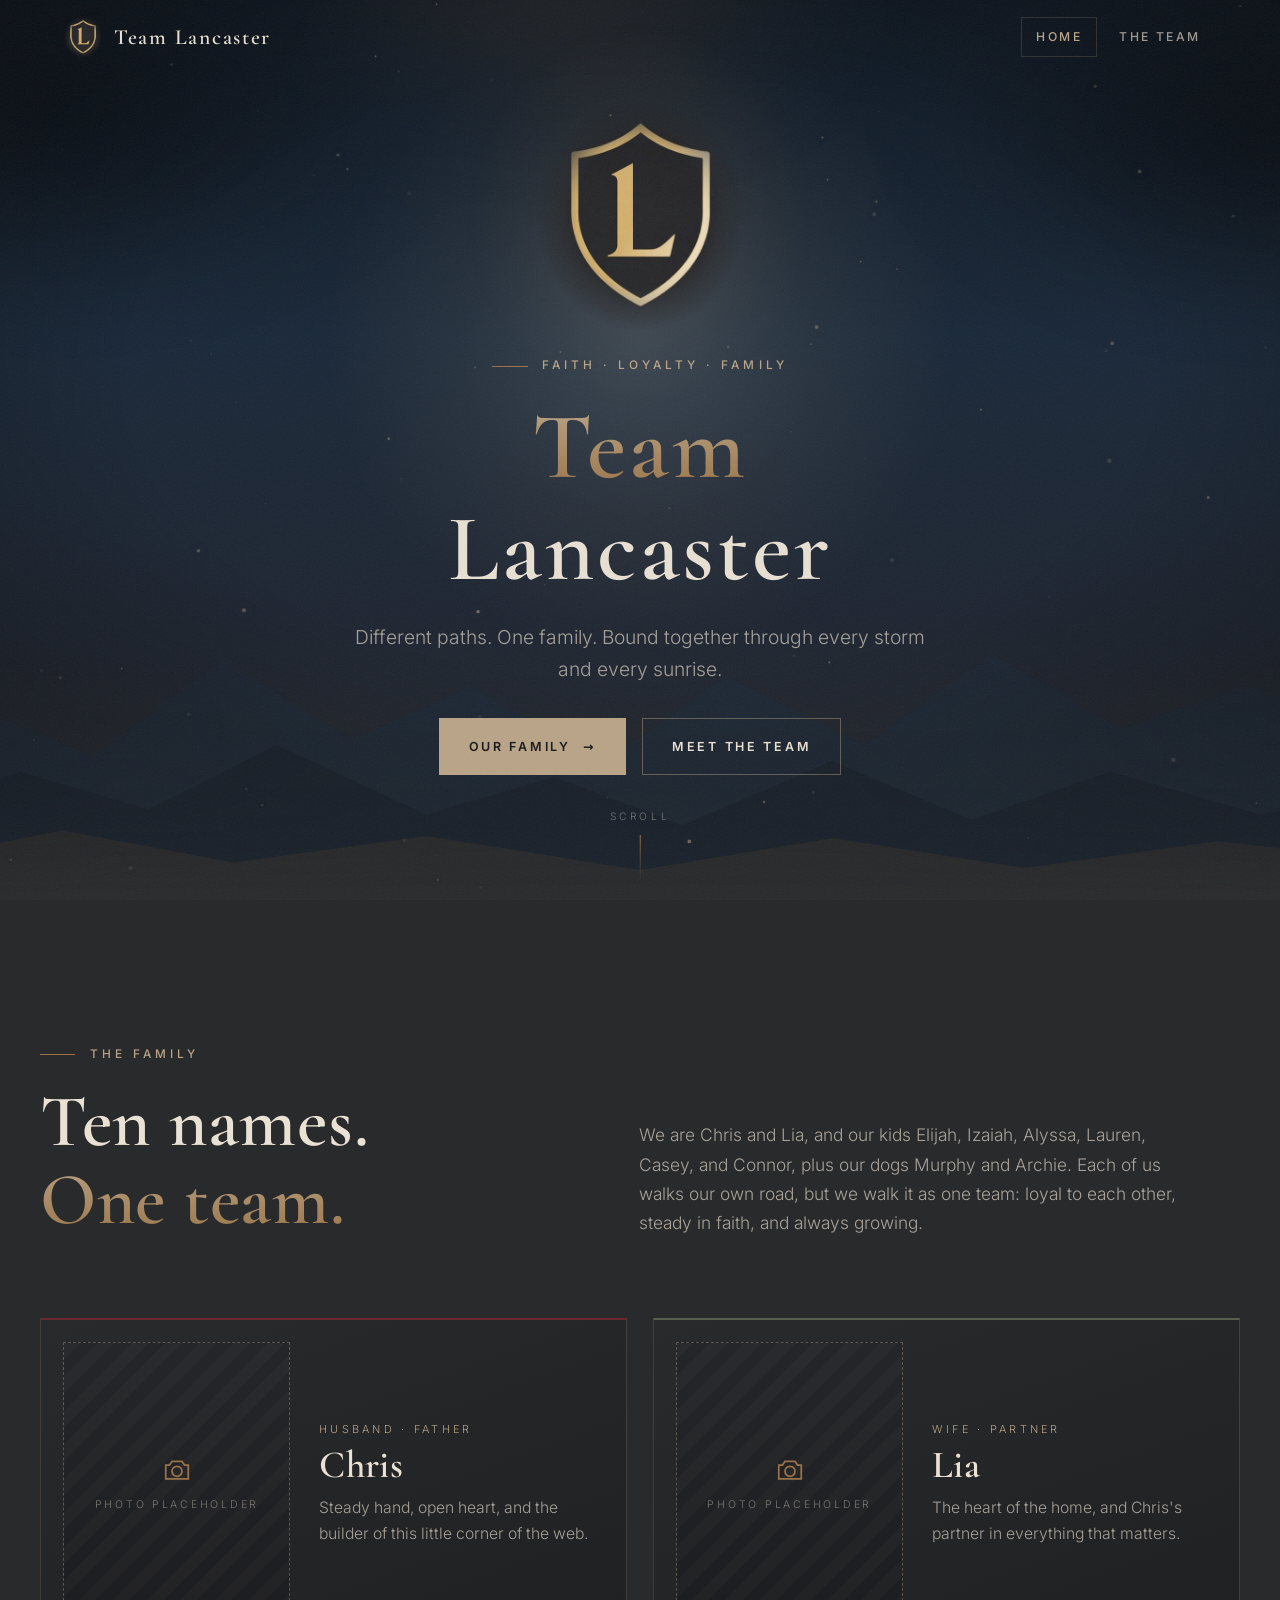
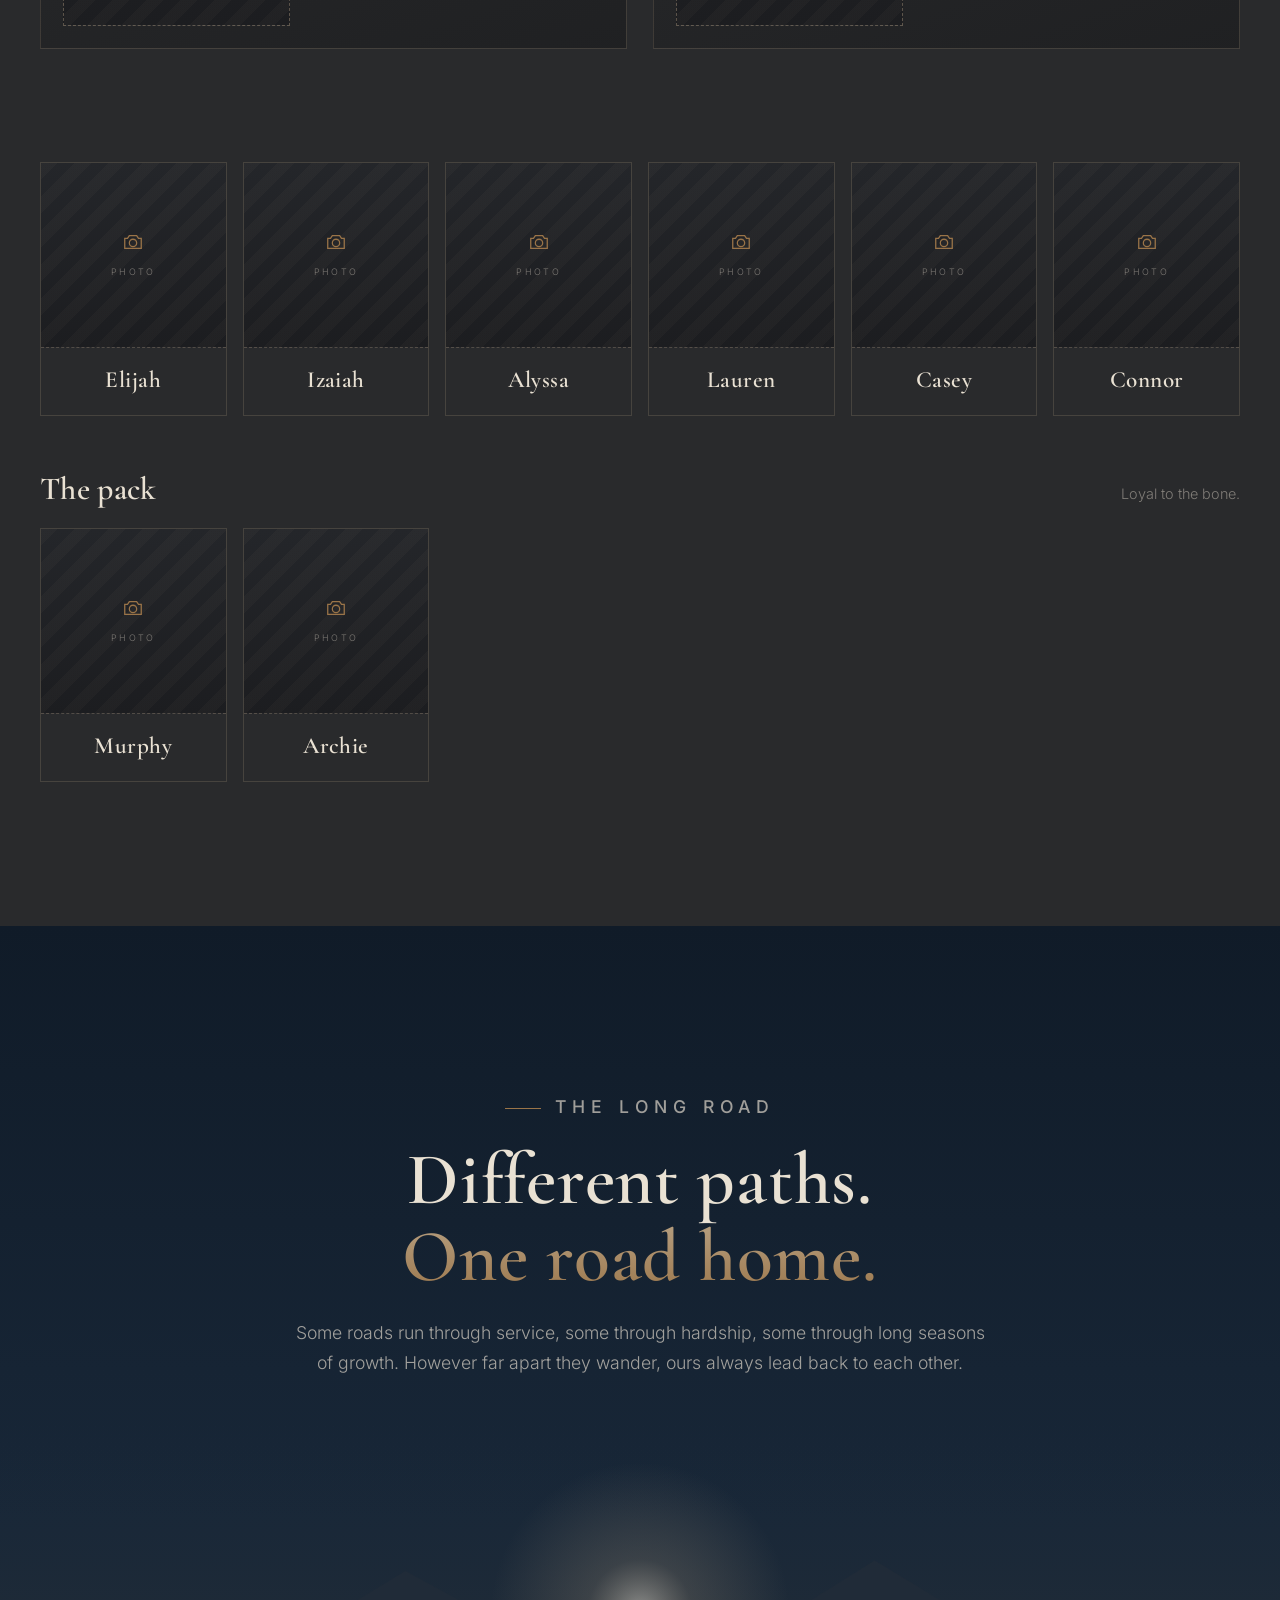
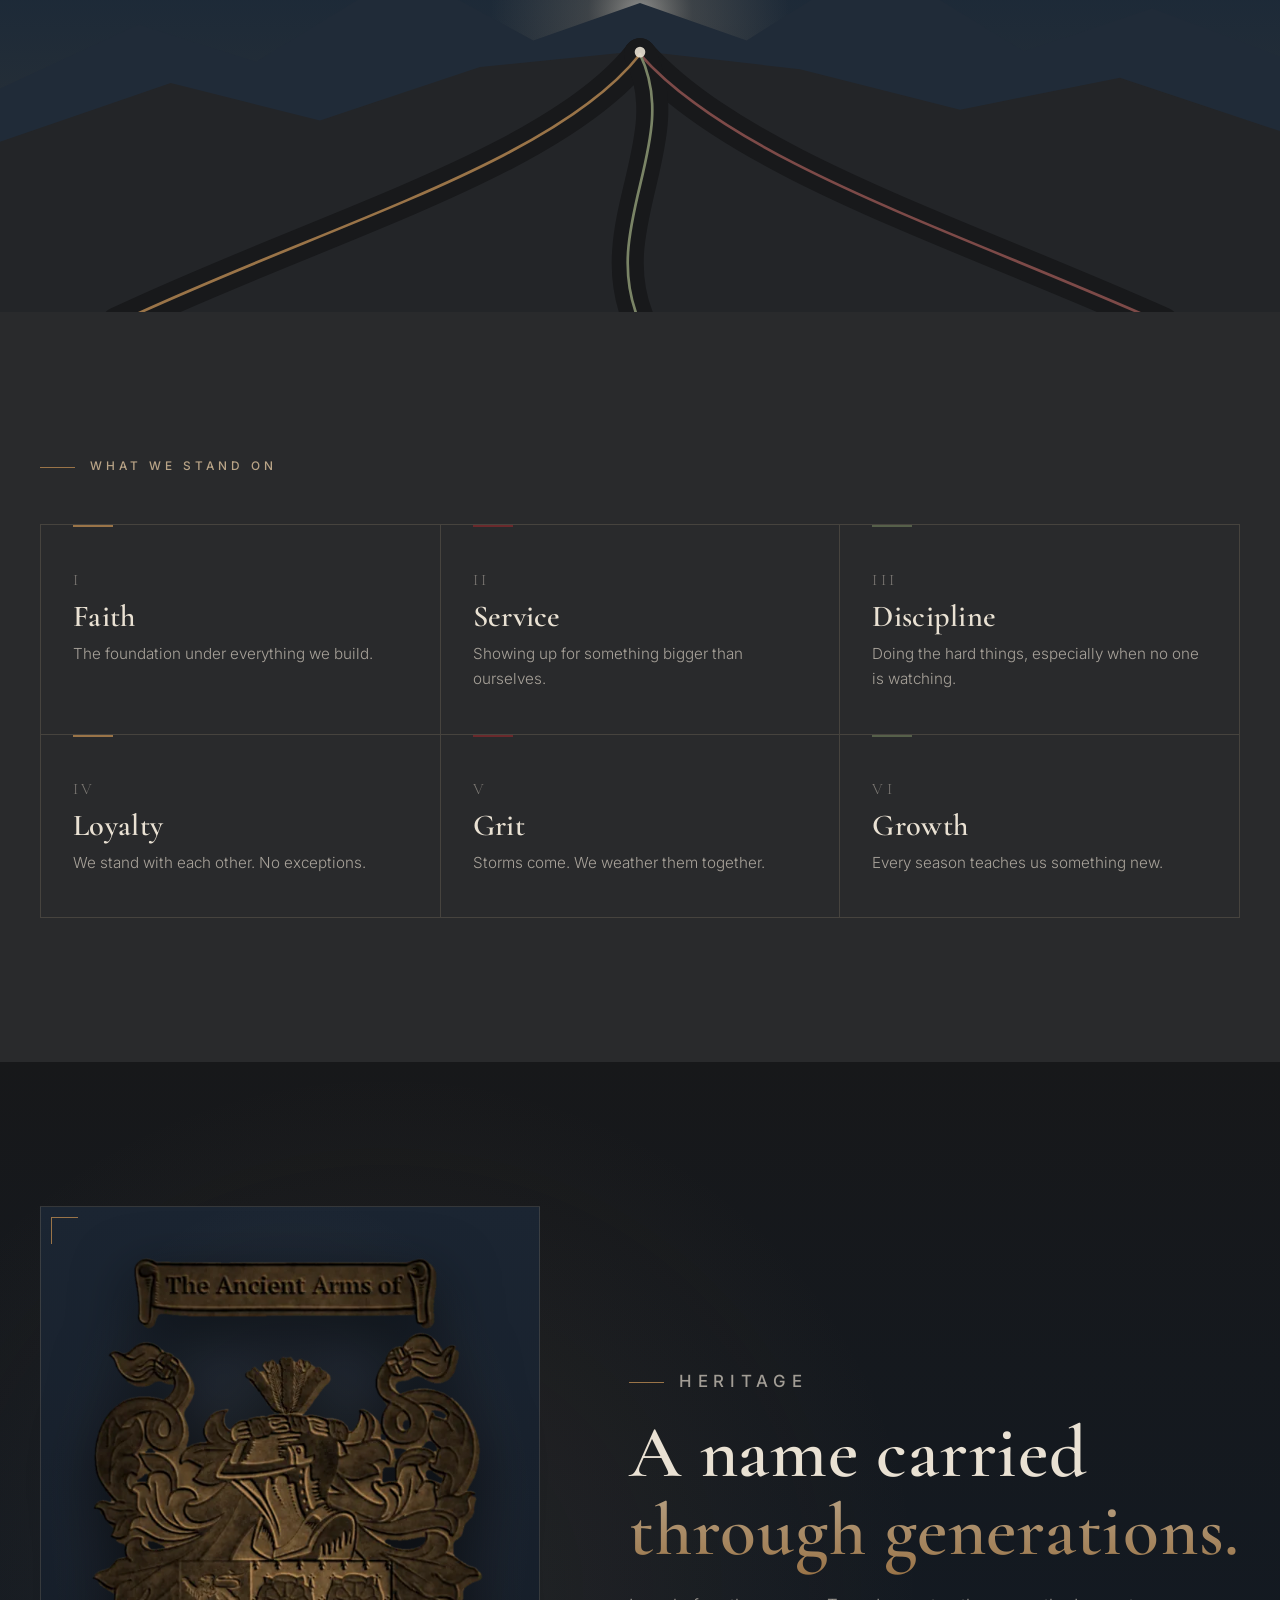
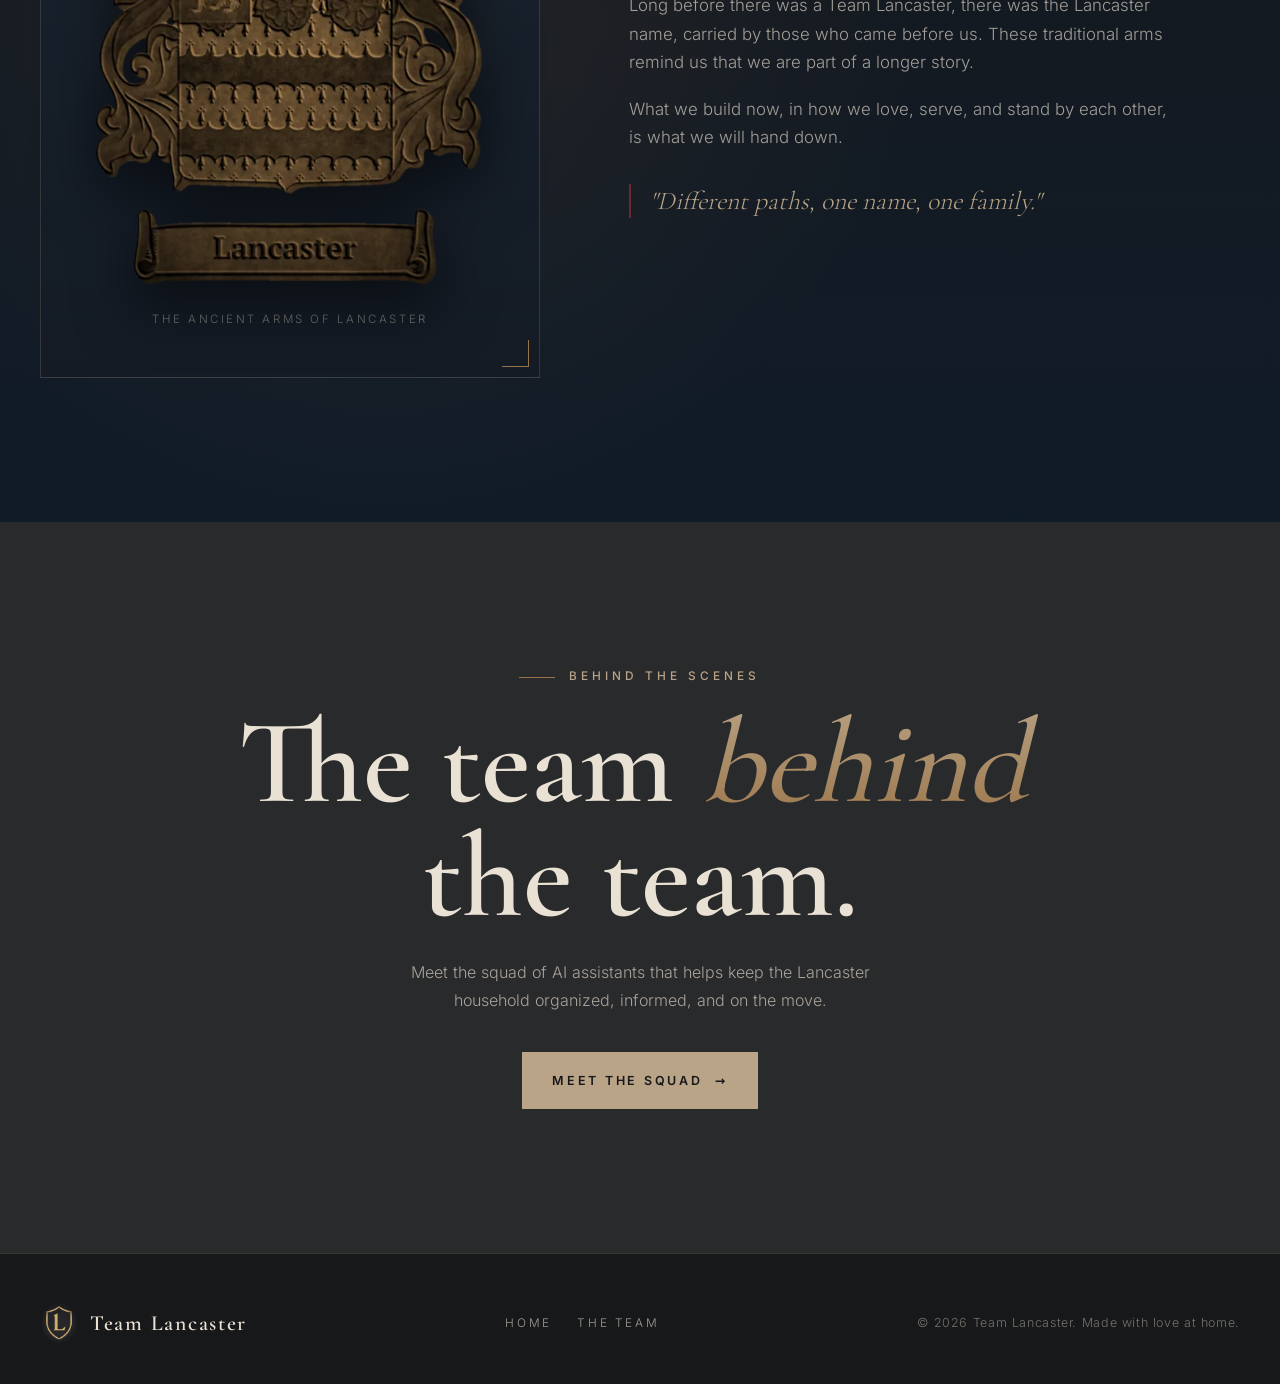
==== commit d0e41edc: "Add Murphy and Archie; rename Texting to Comms Co-authored-by: Team Lancaster <teamlancaster@users.n" ====
--- a/index.html
+++ b/index.html
@@ -58,9 +58,9 @@
     <div class="split">
       <div class="reveal">
         <p class="eyebrow">The family</p>
-        <h2 class="h2" style="margin-top:1.2rem">Eight names.<br><span class="bronze">One team.</span></h2>
+        <h2 class="h2" style="margin-top:1.2rem">Ten names.<br><span class="bronze">One team.</span></h2>
       </div>
-      <p class="lead-p reveal" style="--d:.15s">We are Chris and Lia, and our kids Elijah, Izaiah, Alyssa, Lauren, Casey, and Connor. Each of us walks our own road, but we walk it as one team: loyal to each other, steady in faith, and always growing.</p><!-- PLACEHOLDER: family intro paragraph -->
+      <p class="lead-p reveal" style="--d:.15s">We are Chris and Lia, and our kids Elijah, Izaiah, Alyssa, Lauren, Casey, and Connor, plus our dogs Murphy and Archie. Each of us walks our own road, but we walk it as one team: loyal to each other, steady in faith, and always growing.</p><!-- PLACEHOLDER: family intro paragraph -->
     </div>
     <div class="parents">
       <article class="member ox reveal">
@@ -88,6 +88,11 @@
       <article class="kid reveal" style="--d:0.21s"><div class="photo-ph" data-placeholder="photo"><div><svg viewBox="0 0 24 24" aria-hidden="true"><path d="M3 8h3l2-3h8l2 3h3v11H3z"/><circle cx="12" cy="13" r="4"/></svg>Photo</div></div><h4>Lauren</h4></article><!-- PLACEHOLDER: photo of Lauren -->
       <article class="kid reveal" style="--d:0.28s"><div class="photo-ph" data-placeholder="photo"><div><svg viewBox="0 0 24 24" aria-hidden="true"><path d="M3 8h3l2-3h8l2 3h3v11H3z"/><circle cx="12" cy="13" r="4"/></svg>Photo</div></div><h4>Casey</h4></article><!-- PLACEHOLDER: photo of Casey -->
       <article class="kid reveal" style="--d:0.35s"><div class="photo-ph" data-placeholder="photo"><div><svg viewBox="0 0 24 24" aria-hidden="true"><path d="M3 8h3l2-3h8l2 3h3v11H3z"/><circle cx="12" cy="13" r="4"/></svg>Photo</div></div><h4>Connor</h4></article><!-- PLACEHOLDER: photo of Connor -->
+    </div>
+    <div class="kids-head reveal"><h3>The pack</h3><p>Loyal to the bone.</p></div>
+    <div class="kids">
+      <article class="kid reveal" style="--d:0.00s"><div class="photo-ph" data-placeholder="photo"><div><svg viewBox="0 0 24 24" aria-hidden="true"><path d="M3 8h3l2-3h8l2 3h3v11H3z"/><circle cx="12" cy="13" r="4"/></svg>Photo</div></div><h4>Murphy</h4></article><!-- PLACEHOLDER: photo of Murphy -->
+      <article class="kid reveal" style="--d:0.07s"><div class="photo-ph" data-placeholder="photo"><div><svg viewBox="0 0 24 24" aria-hidden="true"><path d="M3 8h3l2-3h8l2 3h3v11H3z"/><circle cx="12" cy="13" r="4"/></svg>Photo</div></div><h4>Archie</h4></article><!-- PLACEHOLDER: photo of Archie -->
     </div>
   </div>
 </section>
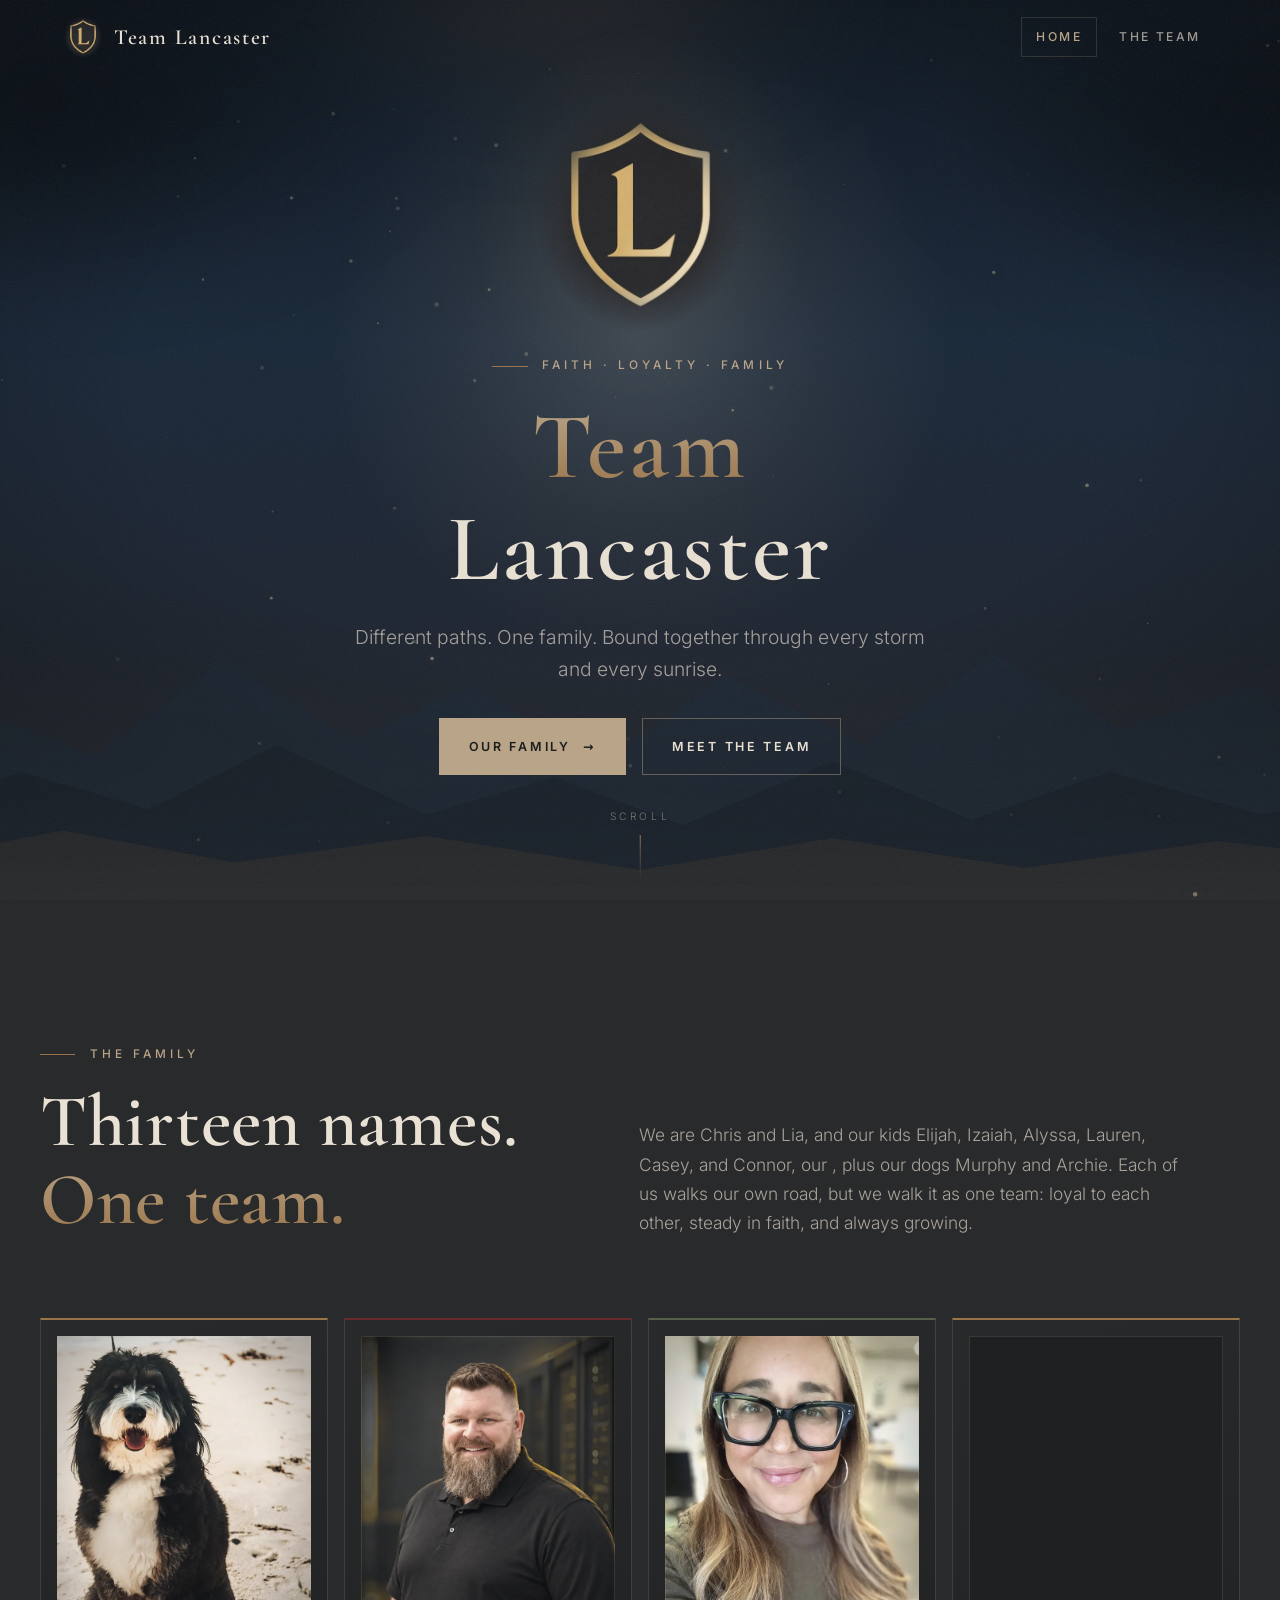
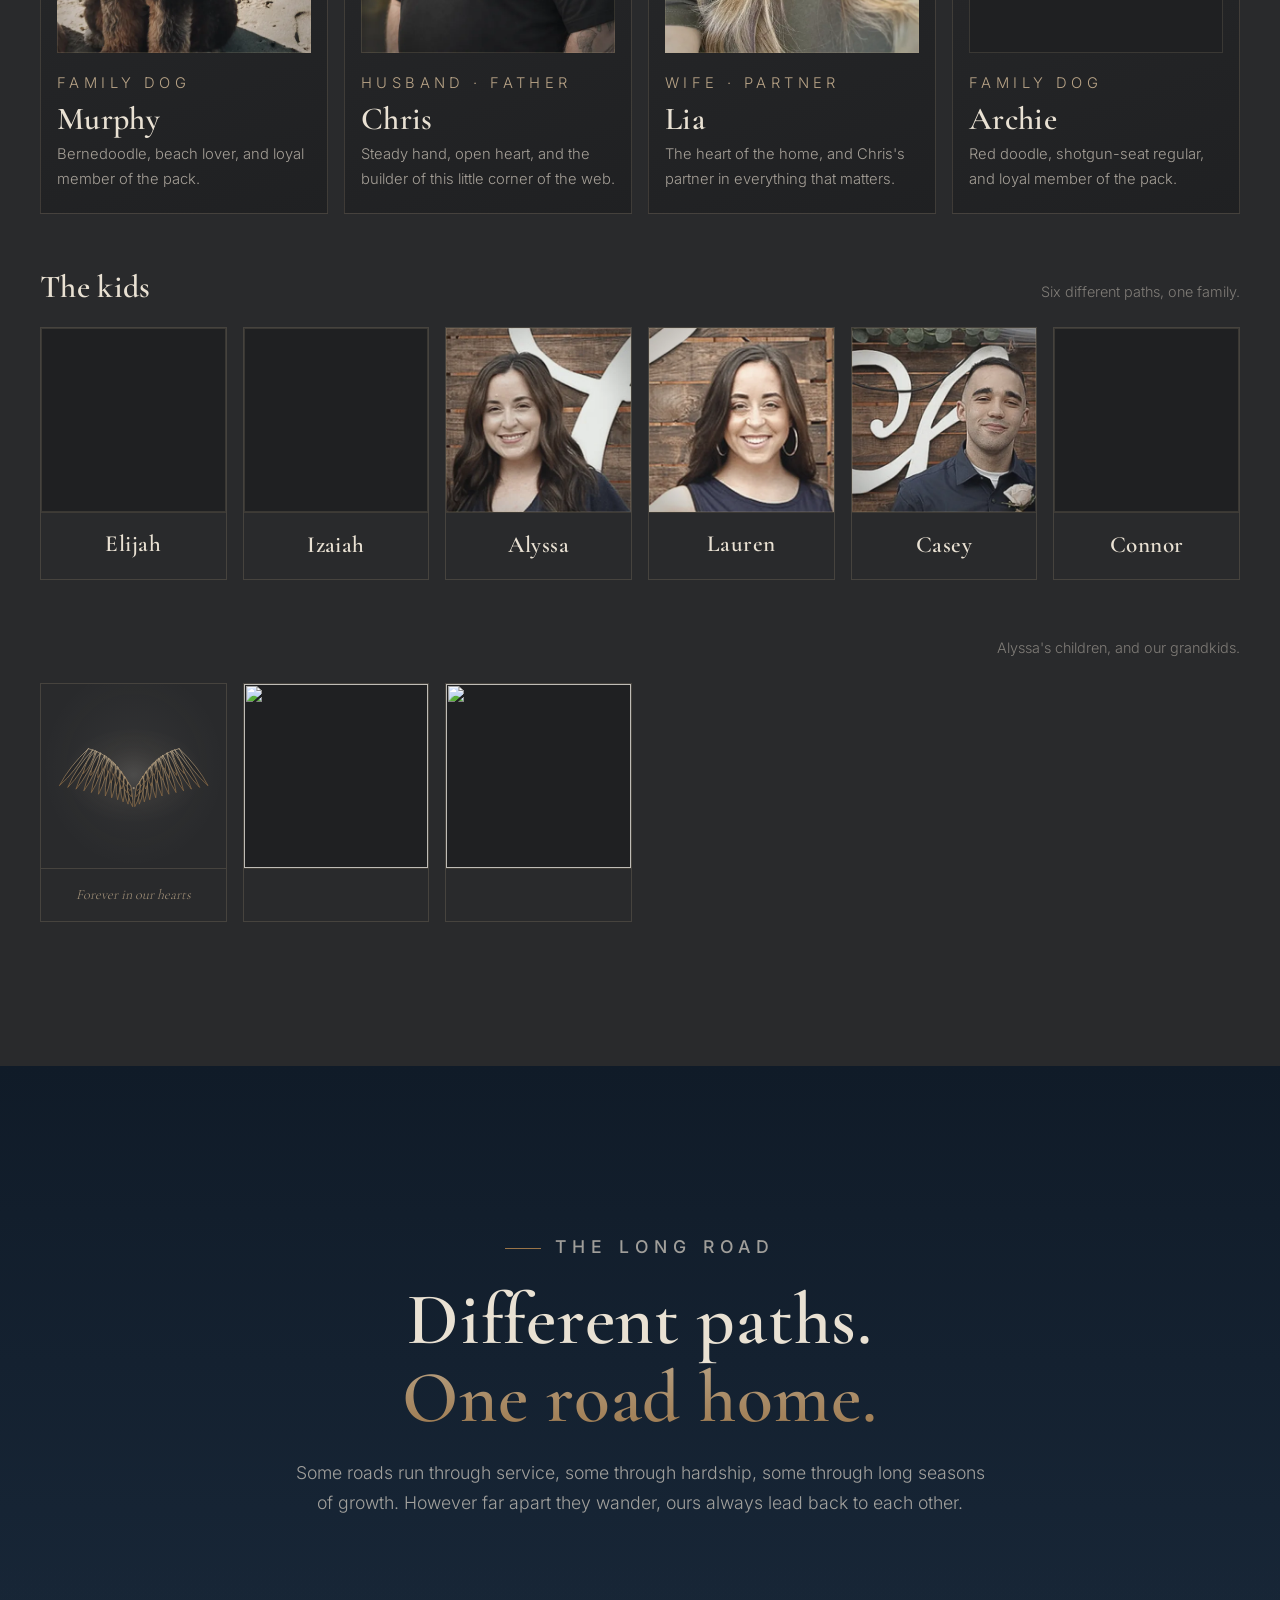
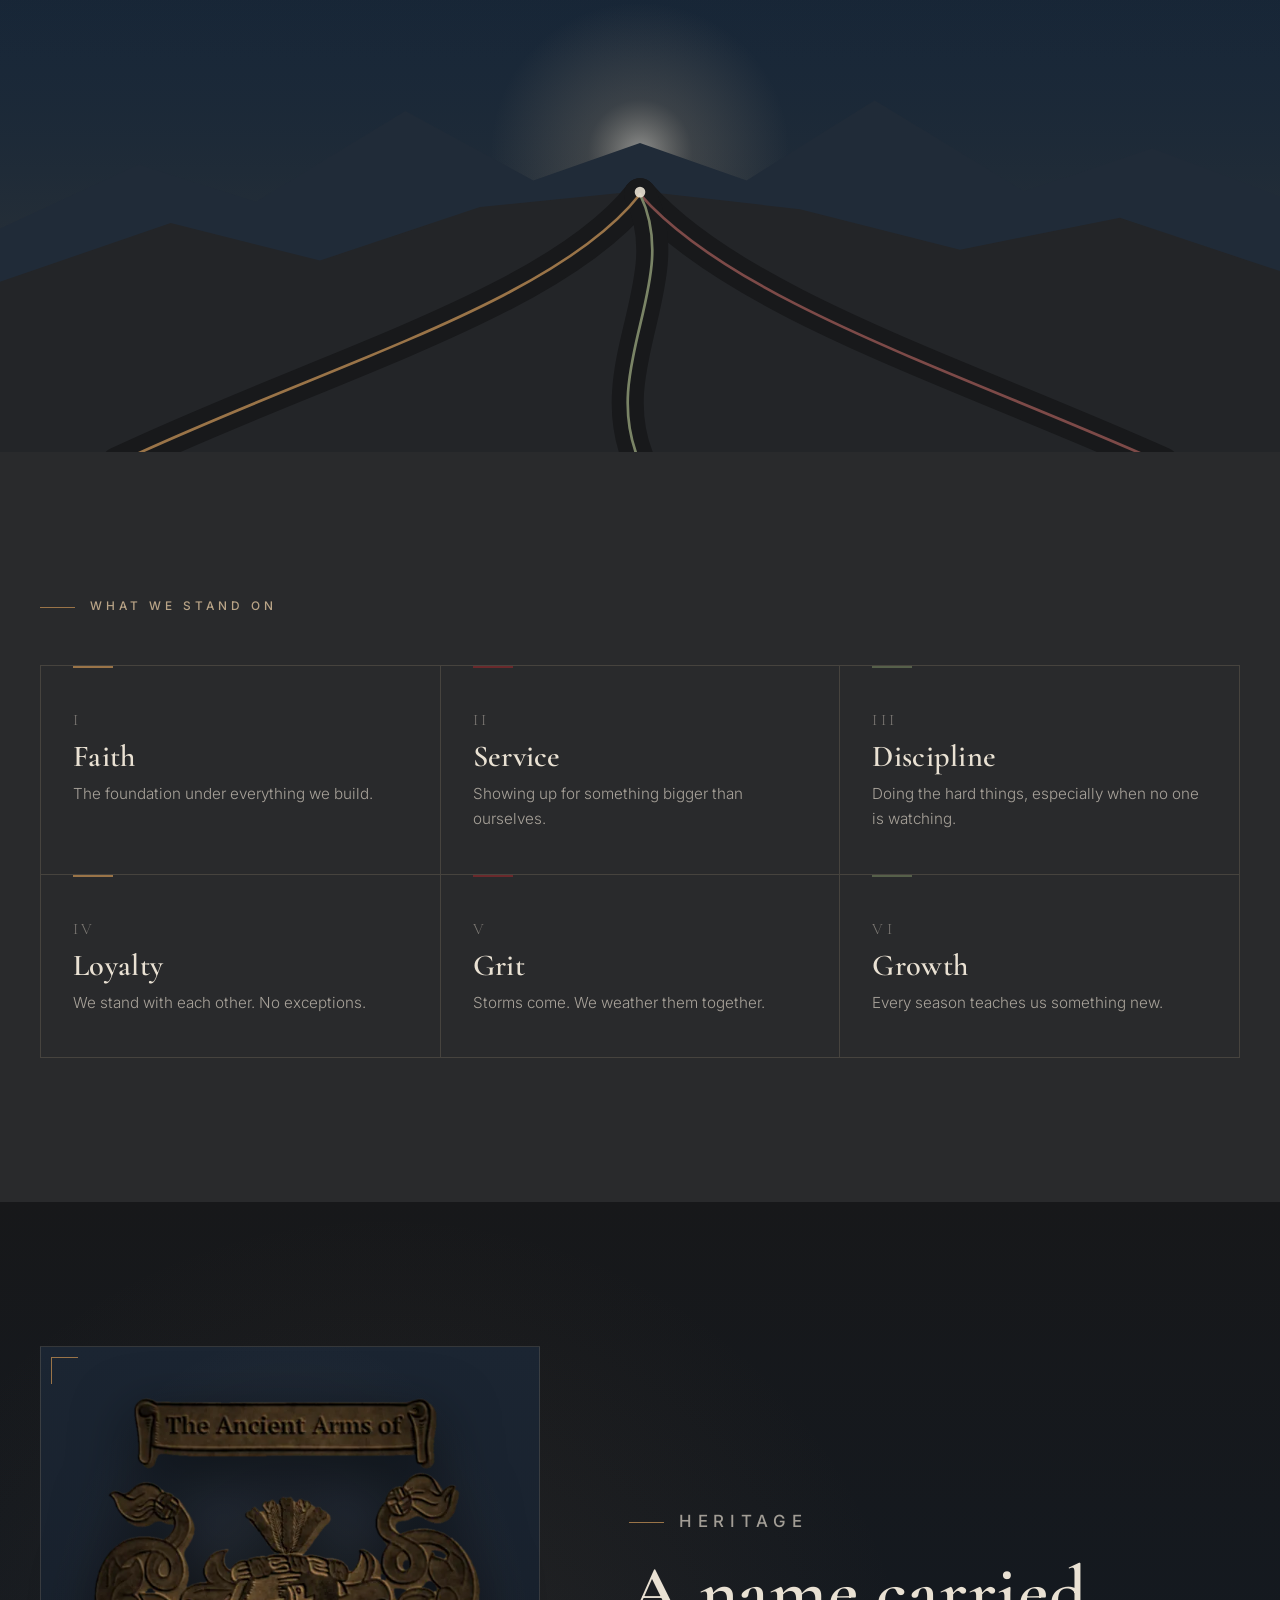
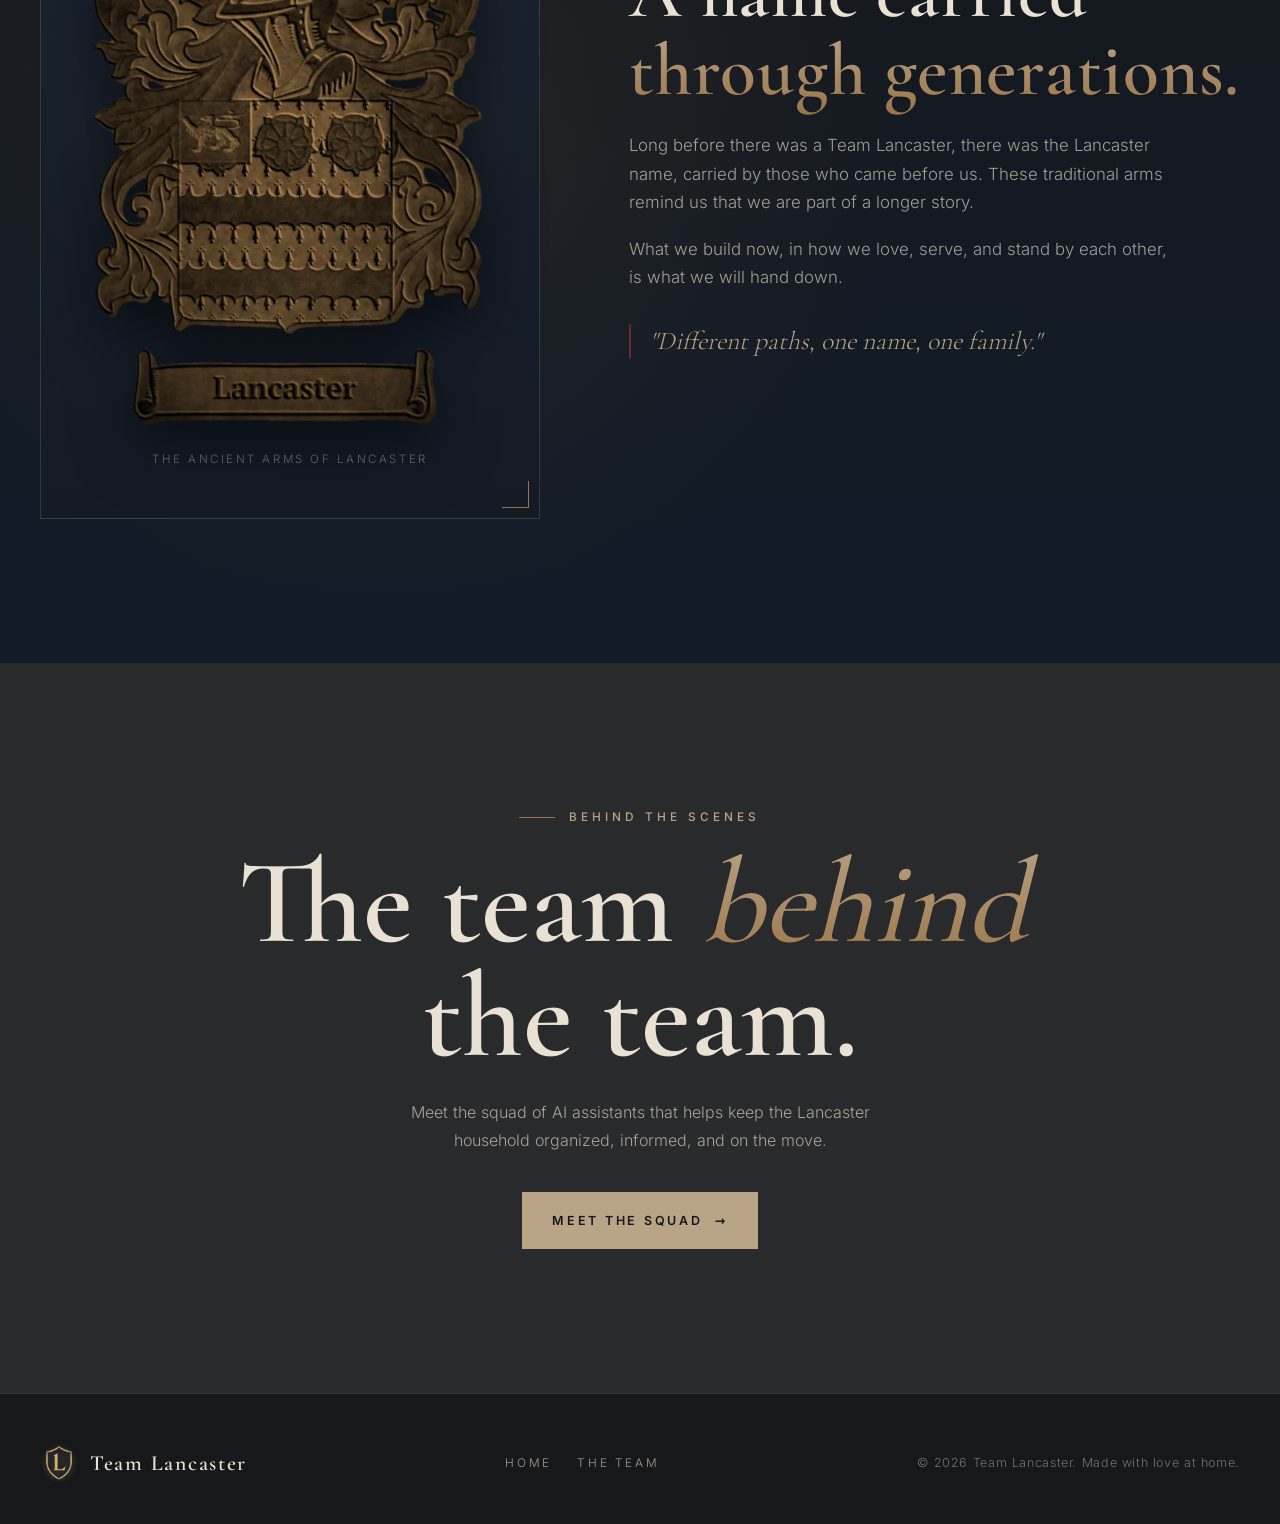
==== commit 35691449: "Add family photos, grandkids row, and  memorial card Co-authored-by: Team Lancaster <teamlancaster@u" ====
--- a/index.html
+++ b/index.html
@@ -58,41 +58,67 @@
     <div class="split">
       <div class="reveal">
         <p class="eyebrow">The family</p>
-        <h2 class="h2" style="margin-top:1.2rem">Ten names.<br><span class="bronze">One team.</span></h2>
+        <h2 class="h2" style="margin-top:1.2rem">Thirteen names.<br><span class="bronze">One team.</span></h2>
       </div>
-      <p class="lead-p reveal" style="--d:.15s">We are Chris and Lia, and our kids Elijah, Izaiah, Alyssa, Lauren, Casey, and Connor, plus our dogs Murphy and Archie. Each of us walks our own road, but we walk it as one team: loyal to each other, steady in faith, and always growing.</p><!-- PLACEHOLDER: family intro paragraph -->
+      <p class="lead-p reveal" style="--d:.15s">We are Chris and Lia, and our kids Elijah, Izaiah, Alyssa, Lauren, Casey, and Connor, our , plus our dogs Murphy and Archie. Each of us walks our own road, but we walk it as one team: loyal to each other, steady in faith, and always growing.</p><!-- PLACEHOLDER: family intro paragraph -->
     </div>
     <div class="parents">
-      <article class="member ox reveal">
-        <div class="photo-ph" data-placeholder="photo"><div><svg viewBox="0 0 24 24" aria-hidden="true"><path d="M3 8h3l2-3h8l2 3h3v11H3z"/><circle cx="12" cy="13" r="4"/></svg>Photo placeholder</div></div><!-- PLACEHOLDER: photo of Chris -->
+      <article class="member dog reveal" style="--d:0.00s">
+        <div class="photo"><img src="assets/photos/dog-beach.webp" srcset="assets/photos/dog-beach.webp 1x, assets/photos/dog-beach@2x.webp 2x" alt="Murphy" width="640" height="800" loading="lazy" decoding="async"></div>
+        <div>
+          <p class="role">Family Dog</p>
+          <h3>Murphy</h3>
+          <p>Bernedoodle, beach lover, and loyal member of the pack.</p><!-- PLACEHOLDER: Murphy blurb -->
+        </div>
+      </article>
+      <article class="member ox reveal" style="--d:0.08s">
+        <div class="photo"><img src="assets/photos/chris.webp" alt="Chris" width="640" height="800" loading="lazy" decoding="async"></div>
         <div>
           <p class="role">Husband &middot; Father</p>
           <h3>Chris</h3>
           <p>Steady hand, open heart, and the builder of this little corner of the web.</p><!-- PLACEHOLDER: Chris blurb -->
         </div>
       </article>
-      <article class="member ol reveal" style="--d:.12s">
-        <div class="photo-ph" data-placeholder="photo"><div><svg viewBox="0 0 24 24" aria-hidden="true"><path d="M3 8h3l2-3h8l2 3h3v11H3z"/><circle cx="12" cy="13" r="4"/></svg>Photo placeholder</div></div><!-- PLACEHOLDER: photo of Lia -->
+      <article class="member ol reveal" style="--d:0.16s">
+        <div class="photo"><img src="assets/photos/lia.webp" srcset="assets/photos/lia.webp 1x, assets/photos/lia@2x.webp 2x" alt="Lia" width="640" height="800" loading="lazy" decoding="async"></div>
         <div>
           <p class="role">Wife &middot; Partner</p>
           <h3>Lia</h3>
           <p>The heart of the home, and Chris's partner in everything that matters.</p><!-- PLACEHOLDER: Lia blurb -->
         </div>
       </article>
+      <article class="member dog reveal" style="--d:0.24s">
+        <div class="photo"><img src="assets/photos/archie.webp" srcset="assets/photos/archie.webp 1x, assets/photos/archie@2x.webp 2x" alt="Archie" width="640" height="800" loading="lazy" decoding="async"></div>
+        <div>
+          <p class="role">Family Dog</p>
+          <h3>Archie</h3>
+          <p>Red doodle, shotgun-seat regular, and loyal member of the pack.</p><!-- PLACEHOLDER: Archie blurb -->
+        </div>
+      </article>
     </div>
     <div class="kids-head reveal"><h3>The kids</h3><p>Six different paths, one family.</p></div>
     <div class="kids">
-      <article class="kid reveal" style="--d:0.00s"><div class="photo-ph" data-placeholder="photo"><div><svg viewBox="0 0 24 24" aria-hidden="true"><path d="M3 8h3l2-3h8l2 3h3v11H3z"/><circle cx="12" cy="13" r="4"/></svg>Photo</div></div><h4>Elijah</h4></article><!-- PLACEHOLDER: photo of Elijah -->
-      <article class="kid reveal" style="--d:0.07s"><div class="photo-ph" data-placeholder="photo"><div><svg viewBox="0 0 24 24" aria-hidden="true"><path d="M3 8h3l2-3h8l2 3h3v11H3z"/><circle cx="12" cy="13" r="4"/></svg>Photo</div></div><h4>Izaiah</h4></article><!-- PLACEHOLDER: photo of Izaiah -->
-      <article class="kid reveal" style="--d:0.14s"><div class="photo-ph" data-placeholder="photo"><div><svg viewBox="0 0 24 24" aria-hidden="true"><path d="M3 8h3l2-3h8l2 3h3v11H3z"/><circle cx="12" cy="13" r="4"/></svg>Photo</div></div><h4>Alyssa</h4></article><!-- PLACEHOLDER: photo of Alyssa -->
-      <article class="kid reveal" style="--d:0.21s"><div class="photo-ph" data-placeholder="photo"><div><svg viewBox="0 0 24 24" aria-hidden="true"><path d="M3 8h3l2-3h8l2 3h3v11H3z"/><circle cx="12" cy="13" r="4"/></svg>Photo</div></div><h4>Lauren</h4></article><!-- PLACEHOLDER: photo of Lauren -->
-      <article class="kid reveal" style="--d:0.28s"><div class="photo-ph" data-placeholder="photo"><div><svg viewBox="0 0 24 24" aria-hidden="true"><path d="M3 8h3l2-3h8l2 3h3v11H3z"/><circle cx="12" cy="13" r="4"/></svg>Photo</div></div><h4>Casey</h4></article><!-- PLACEHOLDER: photo of Casey -->
-      <article class="kid reveal" style="--d:0.35s"><div class="photo-ph" data-placeholder="photo"><div><svg viewBox="0 0 24 24" aria-hidden="true"><path d="M3 8h3l2-3h8l2 3h3v11H3z"/><circle cx="12" cy="13" r="4"/></svg>Photo</div></div><h4>Connor</h4></article><!-- PLACEHOLDER: photo of Connor -->
-    </div>
-    <div class="kids-head reveal"><h3>The pack</h3><p>Loyal to the bone.</p></div>
-    <div class="kids">
-      <article class="kid reveal" style="--d:0.00s"><div class="photo-ph" data-placeholder="photo"><div><svg viewBox="0 0 24 24" aria-hidden="true"><path d="M3 8h3l2-3h8l2 3h3v11H3z"/><circle cx="12" cy="13" r="4"/></svg>Photo</div></div><h4>Murphy</h4></article><!-- PLACEHOLDER: photo of Murphy -->
-      <article class="kid reveal" style="--d:0.07s"><div class="photo-ph" data-placeholder="photo"><div><svg viewBox="0 0 24 24" aria-hidden="true"><path d="M3 8h3l2-3h8l2 3h3v11H3z"/><circle cx="12" cy="13" r="4"/></svg>Photo</div></div><h4>Archie</h4></article><!-- PLACEHOLDER: photo of Archie -->
+      <article class="kid reveal" style="--d:0.00s"><div class="photo"><img src="assets/photos/elijah.webp" srcset="assets/photos/elijah.webp 1x, assets/photos/elijah@2x.webp 2x" alt="Elijah" width="800" height="800" loading="lazy" decoding="async"></div><h4>Elijah</h4></article>
+      <article class="kid reveal" style="--d:0.07s"><div class="photo"><img src="assets/photos/izaiah.webp" srcset="assets/photos/izaiah.webp 1x, assets/photos/izaiah@2x.webp 2x" alt="Izaiah" width="800" height="800" loading="lazy" decoding="async"></div><h4>Izaiah</h4></article>
+      <article class="kid reveal" style="--d:0.14s"><div class="photo"><img src="assets/photos/alyssa.webp" alt="Alyssa" width="400" height="400" loading="lazy" decoding="async"></div><h4>Alyssa</h4></article>
+      <article class="kid reveal" style="--d:0.21s"><div class="photo"><img src="assets/photos/lauren.webp" alt="Lauren" width="400" height="400" loading="lazy" decoding="async"></div><h4>Lauren</h4></article>
+      <article class="kid reveal" style="--d:0.28s"><div class="photo"><img src="assets/photos/casey.webp" alt="Casey" width="400" height="400" loading="lazy" decoding="async"></div><h4>Casey</h4></article>
+      <article class="kid reveal" style="--d:0.35s"><div class="photo"><img src="assets/photos/connor.webp" srcset="assets/photos/connor.webp 1x, assets/photos/connor@2x.webp 2x" alt="Connor" width="800" height="800" loading="lazy" decoding="async"></div><h4>Connor</h4></article>
+    </div>
+    <div class="kids-head reveal"><h3></h3><p>Alyssa's children, and our grandkids.</p></div>
+    <div class="kids grand">
+      <article class="kid memorial reveal"><div class="memorial-art"><svg class="wings" viewBox="0 -4 200 124" aria-hidden="true">
+  <defs><radialGradient id="leoGlow" cx=".5" cy=".46" r=".5"><stop offset="0" stop-color="#E9E1D3" stop-opacity=".16"/><stop offset=".55" stop-color="#B9A487" stop-opacity=".06"/><stop offset="1" stop-color="#B9A487" stop-opacity="0"/></radialGradient>
+  <linearGradient id="leoLine" x1="0" y1="0" x2="0" y2="1"><stop offset="0" stop-color="#C9B595"/><stop offset="1" stop-color="#9A7448"/></linearGradient></defs>
+  <ellipse cx="100" cy="62" rx="96" ry="66" fill="url(#leoGlow)"/>
+  <g fill="#262729" stroke="url(#leoLine)" stroke-width=".9" stroke-linejoin="round" stroke-linecap="round">
+    <g><g opacity="1"><path d="M160.0 22.0 Q176.9 52.1 198.2 70.9 Q185.1 45.7 160.0 22.0Z"/><path d="M154.3 23.6 Q168.0 53.7 187.1 73.2 Q176.7 48.0 154.3 23.6Z"/><path d="M148.8 25.7 Q159.4 55.6 176.3 75.5 Q168.5 50.6 148.8 25.7Z"/><path d="M143.5 28.2 Q151.1 57.6 165.9 77.7 Q160.6 53.3 143.5 28.2Z"/><path d="M138.4 31.2 Q143.2 59.8 156.0 80.0 Q152.9 56.3 138.4 31.2Z"/><path d="M133.5 34.7 Q135.6 62.2 146.5 82.2 Q145.7 59.5 133.5 34.7Z"/><path d="M128.8 38.6 Q128.5 64.8 137.5 84.5 Q138.7 62.9 128.8 38.6Z"/><path d="M124.3 43.0 Q121.8 67.7 129.1 86.9 Q132.1 66.6 124.3 43.0Z"/><path d="M120.1 47.9 Q115.5 70.9 121.2 89.5 Q125.9 70.6 120.1 47.9Z"/><path d="M116.0 53.2 Q109.7 74.4 114.0 92.3 Q120.1 75.0 116.0 53.2Z"/><path d="M112.1 59.0 Q104.4 78.3 107.4 95.3 Q114.7 79.6 112.1 59.0Z"/><path d="M108.5 65.3 Q99.5 82.5 101.4 98.6 Q109.6 84.7 108.5 65.3Z"/></g><g opacity="0.95"><path d="M150.8 24.9 Q154.8 43.9 166.7 54.9 Q164.3 38.8 150.8 24.9Z"/><path d="M144.4 27.7 Q146.3 46.2 156.9 57.5 Q156.2 42.0 144.4 27.7Z"/><path d="M138.4 31.2 Q138.2 48.9 147.5 60.3 Q148.5 45.6 138.4 31.2Z"/><path d="M132.6 35.4 Q130.7 52.0 138.7 63.5 Q141.2 49.7 132.6 35.4Z"/><path d="M127.1 40.2 Q123.5 55.6 130.4 67.0 Q134.3 54.3 127.1 40.2Z"/><path d="M121.9 45.7 Q116.9 59.8 122.7 70.9 Q127.7 59.4 121.9 45.7Z"/><path d="M117.0 51.8 Q110.8 64.4 115.6 75.3 Q121.6 65.1 117.0 51.8Z"/><path d="M112.4 58.6 Q105.2 69.6 109.1 80.1 Q115.9 71.3 112.4 58.6Z"/><path d="M108.0 66.1 Q100.1 75.4 103.2 85.5 Q110.6 78.1 108.0 66.1Z"/></g><g opacity="0.85"><path d="M136.2 32.7 Q134.7 43.6 141.7 49.8 Q143.8 40.6 136.2 32.7Z"/><path d="M130.8 36.9 Q128.1 47.0 134.4 53.3 Q137.4 44.9 130.8 36.9Z"/><path d="M125.6 41.7 Q121.8 50.8 127.4 57.3 Q131.4 49.7 125.6 41.7Z"/><path d="M120.7 47.1 Q116.1 55.1 121.0 61.6 Q125.7 55.0 120.7 47.1Z"/><path d="M116.1 53.1 Q110.7 60.0 115.0 66.4 Q120.3 60.8 116.1 53.1Z"/><path d="M111.7 59.7 Q105.8 65.4 109.5 71.6 Q115.2 67.1 111.7 59.7Z"/><path d="M107.6 66.9 Q101.3 71.3 104.6 77.4 Q110.6 74.0 107.6 66.9Z"/></g><path d="M106 70 Q126 30 160 22" fill="none"/></g>
+    <g transform="translate(200 0) scale(-1 1)"><g><g opacity="1"><path d="M160.0 22.0 Q176.9 52.1 198.2 70.9 Q185.1 45.7 160.0 22.0Z"/><path d="M154.3 23.6 Q168.0 53.7 187.1 73.2 Q176.7 48.0 154.3 23.6Z"/><path d="M148.8 25.7 Q159.4 55.6 176.3 75.5 Q168.5 50.6 148.8 25.7Z"/><path d="M143.5 28.2 Q151.1 57.6 165.9 77.7 Q160.6 53.3 143.5 28.2Z"/><path d="M138.4 31.2 Q143.2 59.8 156.0 80.0 Q152.9 56.3 138.4 31.2Z"/><path d="M133.5 34.7 Q135.6 62.2 146.5 82.2 Q145.7 59.5 133.5 34.7Z"/><path d="M128.8 38.6 Q128.5 64.8 137.5 84.5 Q138.7 62.9 128.8 38.6Z"/><path d="M124.3 43.0 Q121.8 67.7 129.1 86.9 Q132.1 66.6 124.3 43.0Z"/><path d="M120.1 47.9 Q115.5 70.9 121.2 89.5 Q125.9 70.6 120.1 47.9Z"/><path d="M116.0 53.2 Q109.7 74.4 114.0 92.3 Q120.1 75.0 116.0 53.2Z"/><path d="M112.1 59.0 Q104.4 78.3 107.4 95.3 Q114.7 79.6 112.1 59.0Z"/><path d="M108.5 65.3 Q99.5 82.5 101.4 98.6 Q109.6 84.7 108.5 65.3Z"/></g><g opacity="0.95"><path d="M150.8 24.9 Q154.8 43.9 166.7 54.9 Q164.3 38.8 150.8 24.9Z"/><path d="M144.4 27.7 Q146.3 46.2 156.9 57.5 Q156.2 42.0 144.4 27.7Z"/><path d="M138.4 31.2 Q138.2 48.9 147.5 60.3 Q148.5 45.6 138.4 31.2Z"/><path d="M132.6 35.4 Q130.7 52.0 138.7 63.5 Q141.2 49.7 132.6 35.4Z"/><path d="M127.1 40.2 Q123.5 55.6 130.4 67.0 Q134.3 54.3 127.1 40.2Z"/><path d="M121.9 45.7 Q116.9 59.8 122.7 70.9 Q127.7 59.4 121.9 45.7Z"/><path d="M117.0 51.8 Q110.8 64.4 115.6 75.3 Q121.6 65.1 117.0 51.8Z"/><path d="M112.4 58.6 Q105.2 69.6 109.1 80.1 Q115.9 71.3 112.4 58.6Z"/><path d="M108.0 66.1 Q100.1 75.4 103.2 85.5 Q110.6 78.1 108.0 66.1Z"/></g><g opacity="0.85"><path d="M136.2 32.7 Q134.7 43.6 141.7 49.8 Q143.8 40.6 136.2 32.7Z"/><path d="M130.8 36.9 Q128.1 47.0 134.4 53.3 Q137.4 44.9 130.8 36.9Z"/><path d="M125.6 41.7 Q121.8 50.8 127.4 57.3 Q131.4 49.7 125.6 41.7Z"/><path d="M120.7 47.1 Q116.1 55.1 121.0 61.6 Q125.7 55.0 120.7 47.1Z"/><path d="M116.1 53.1 Q110.7 60.0 115.0 66.4 Q120.3 60.8 116.1 53.1Z"/><path d="M111.7 59.7 Q105.8 65.4 109.5 71.6 Q115.2 67.1 111.7 59.7Z"/><path d="M107.6 66.9 Q101.3 71.3 104.6 77.4 Q110.6 74.0 107.6 66.9Z"/></g><path d="M106 70 Q126 30 160 22" fill="none"/></g></g>
+  </g>
+  <circle cx="100" cy="74" r="1.5" fill="#B9A487" opacity=".8"/>
+</svg></div><h4></h4><p class="forever">Forever in our hearts</p></article>
+      <article class="kid reveal" style="--d:0.07s"><div class="photo"><img src="assets/photos/sonny.webp" alt="" width="800" height="800" loading="lazy" decoding="async"></div><h4></h4></article>
+      <article class="kid reveal" style="--d:0.14s"><div class="photo"><img src="assets/photos/ruby.webp" srcset="assets/photos/ruby.webp 1x, assets/photos/ruby@2x.webp 2x" alt="" width="800" height="800" loading="lazy" decoding="async"></div><h4></h4></article>
     </div>
   </div>
 </section>
--- a/assets/style.css
+++ b/assets/style.css
@@ -278,3 +278,33 @@
   .js .scroll-cue{transform:translateX(-50%)!important}
   .js .road-draw{stroke-dashoffset:0!important}
 }
+
+/* ---------- family photos (top row: Murphy, Chris, Lia, Archie) ---------- */
+.photo{position:relative;overflow:hidden;background:#1f2022}
+.photo img{display:block;width:100%;height:100%;object-fit:cover;transition:transform .8s var(--ease)}
+.member .photo{aspect-ratio:4/5}
+.kid .photo{aspect-ratio:1;border-bottom:1px solid var(--line)}
+.member:hover .photo img,.kid:hover .photo img{transform:scale(1.03)}
+.photo::after{content:"";position:absolute;inset:0;box-shadow:inset 0 0 0 1px rgba(185,164,135,.18);pointer-events:none}
+.parents{grid-template-columns:repeat(4,1fr);gap:1rem}
+.parents .member{grid-template-columns:1fr;gap:1.1rem;align-items:start;align-content:start;padding:1rem 1rem 1.3rem}
+.parents .member h3{font-size:2rem;margin-bottom:.4rem}
+.parents .member p{font-size:.92rem}
+.member.dog{border-top:2px solid var(--bronze)}
+@media (max-width:1000px){.parents{grid-template-columns:repeat(2,1fr)}}
+@media (max-width:720px){
+  .parents{gap:.75rem}
+  .parents .member{padding:.65rem .65rem 1rem;gap:.8rem}
+  .parents .member h3{font-size:1.55rem}
+  .parents .member .role{font-size:.56rem;letter-spacing:.2em}
+  .parents .member p{font-size:.84rem;line-height:1.45}
+}
+
+/* ---------- grandkids row +  memorial card ---------- */
+.memorial .memorial-art{aspect-ratio:1;display:grid;place-items:center;border-bottom:1px solid var(--line);
+  background:radial-gradient(ellipse at 50% 45%,rgba(233,225,211,.05),transparent 70%),var(--charcoal)}
+.memorial .wings{width:82%;height:auto;opacity:.92}
+.memorial h4{padding-bottom:.15rem}
+.memorial .forever{font-family:var(--serif);font-style:italic;font-size:.88rem;color:var(--sand);text-align:center;padding:0 .5rem .85rem;opacity:.85}
+.kids.grand .kid h4{padding-bottom:.9rem}
+.kids.grand .memorial h4{padding-bottom:.1rem}
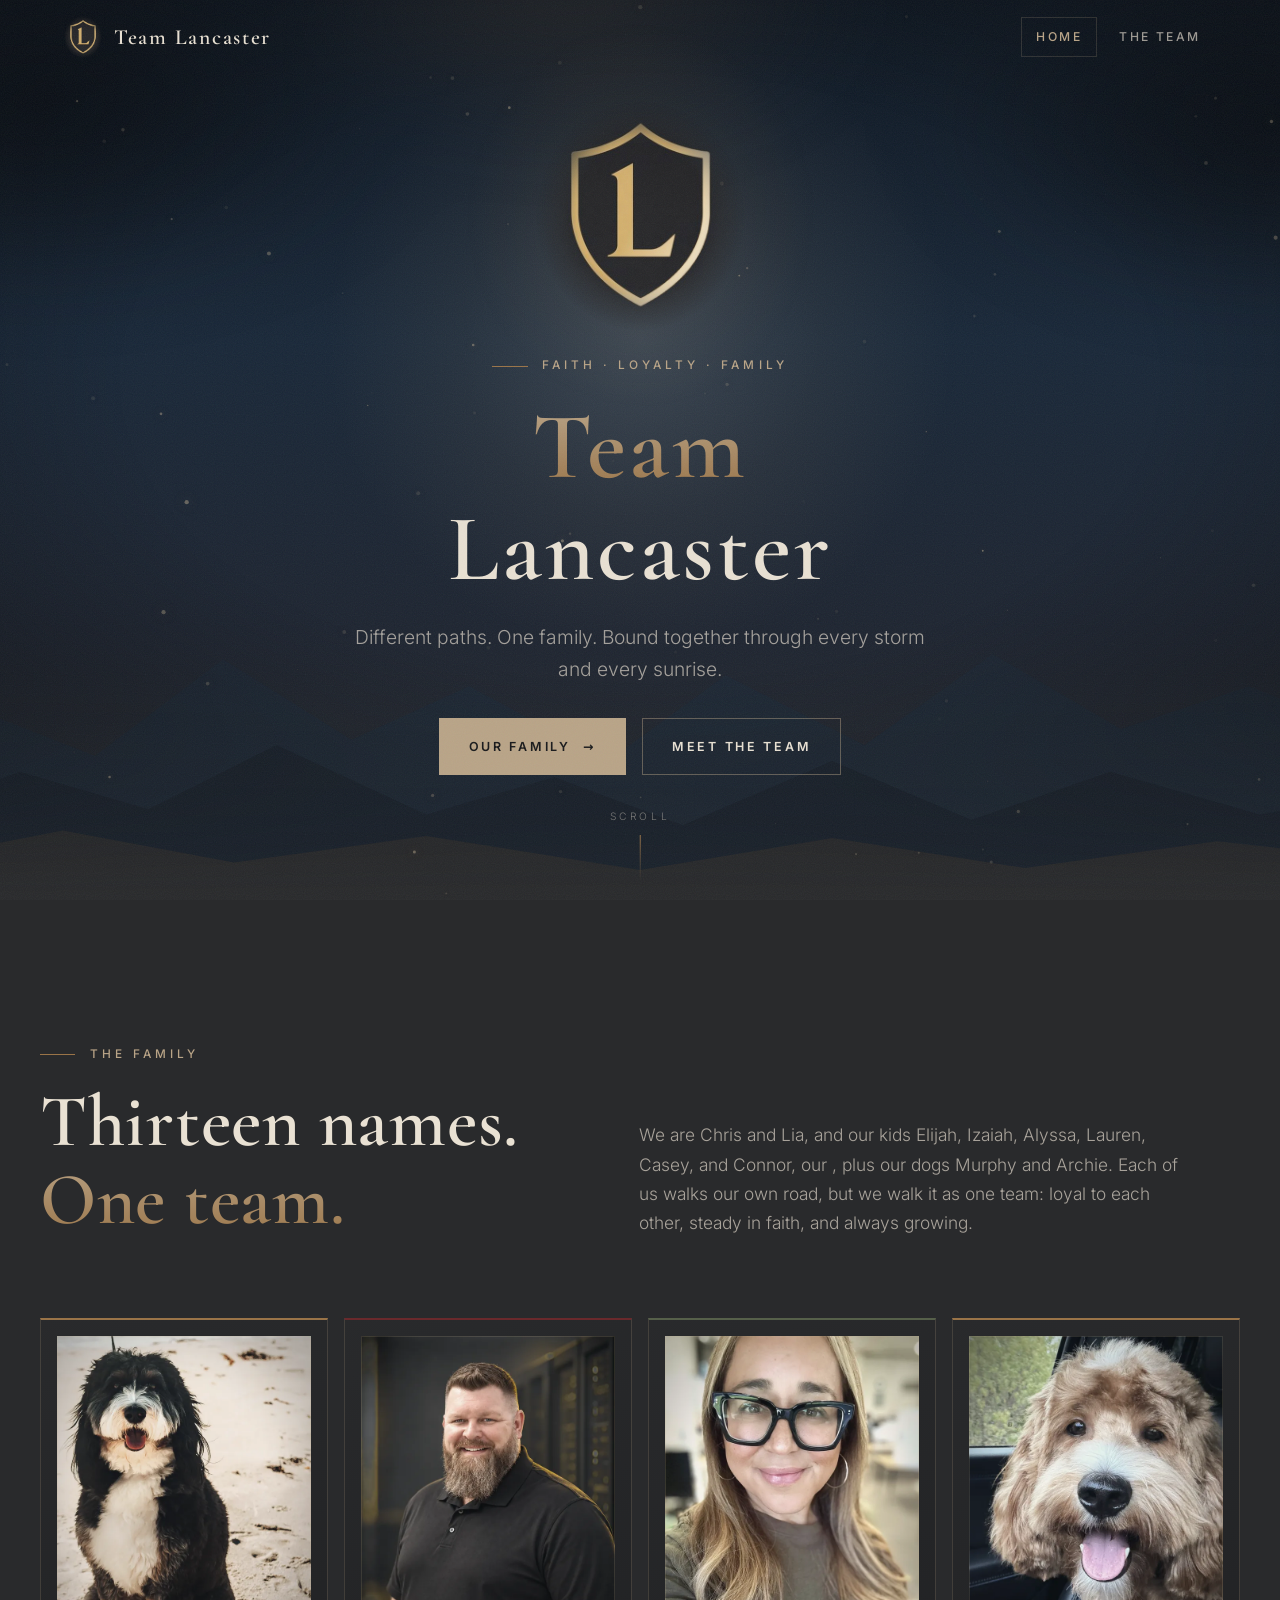
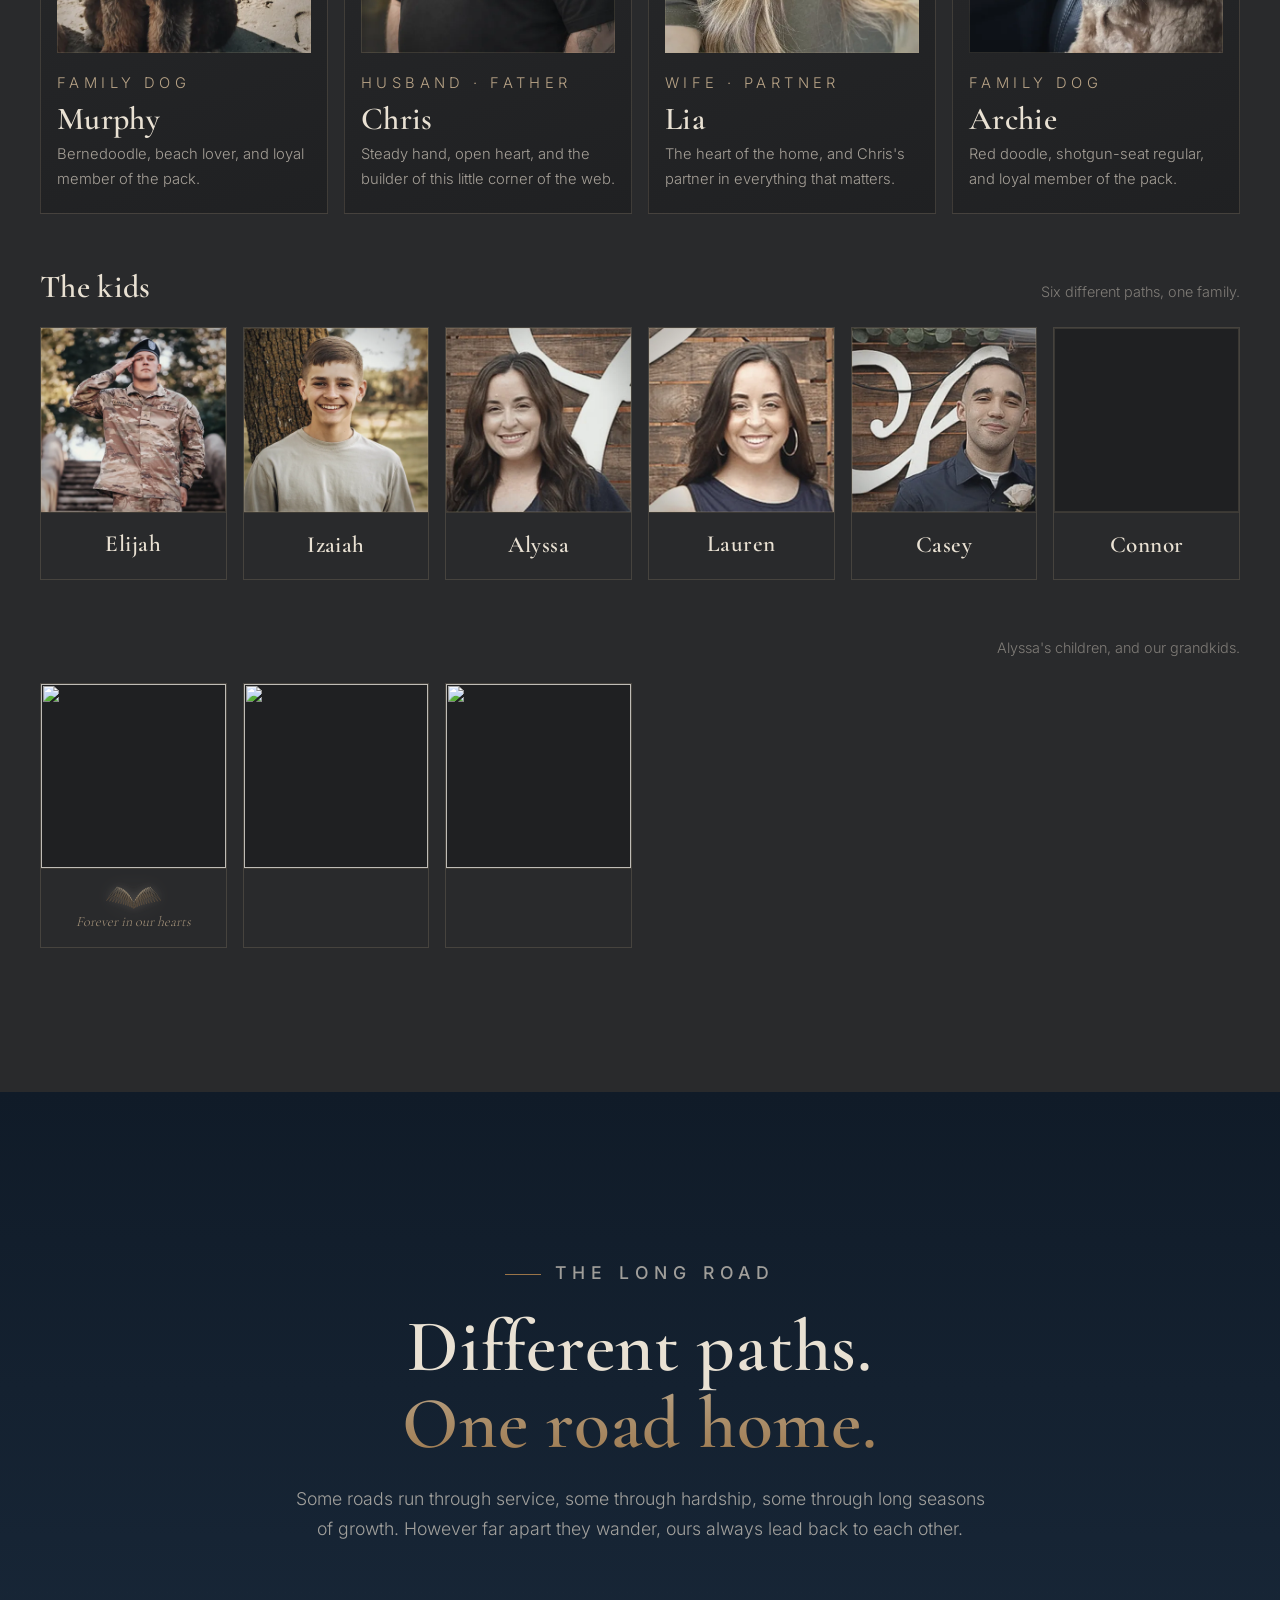
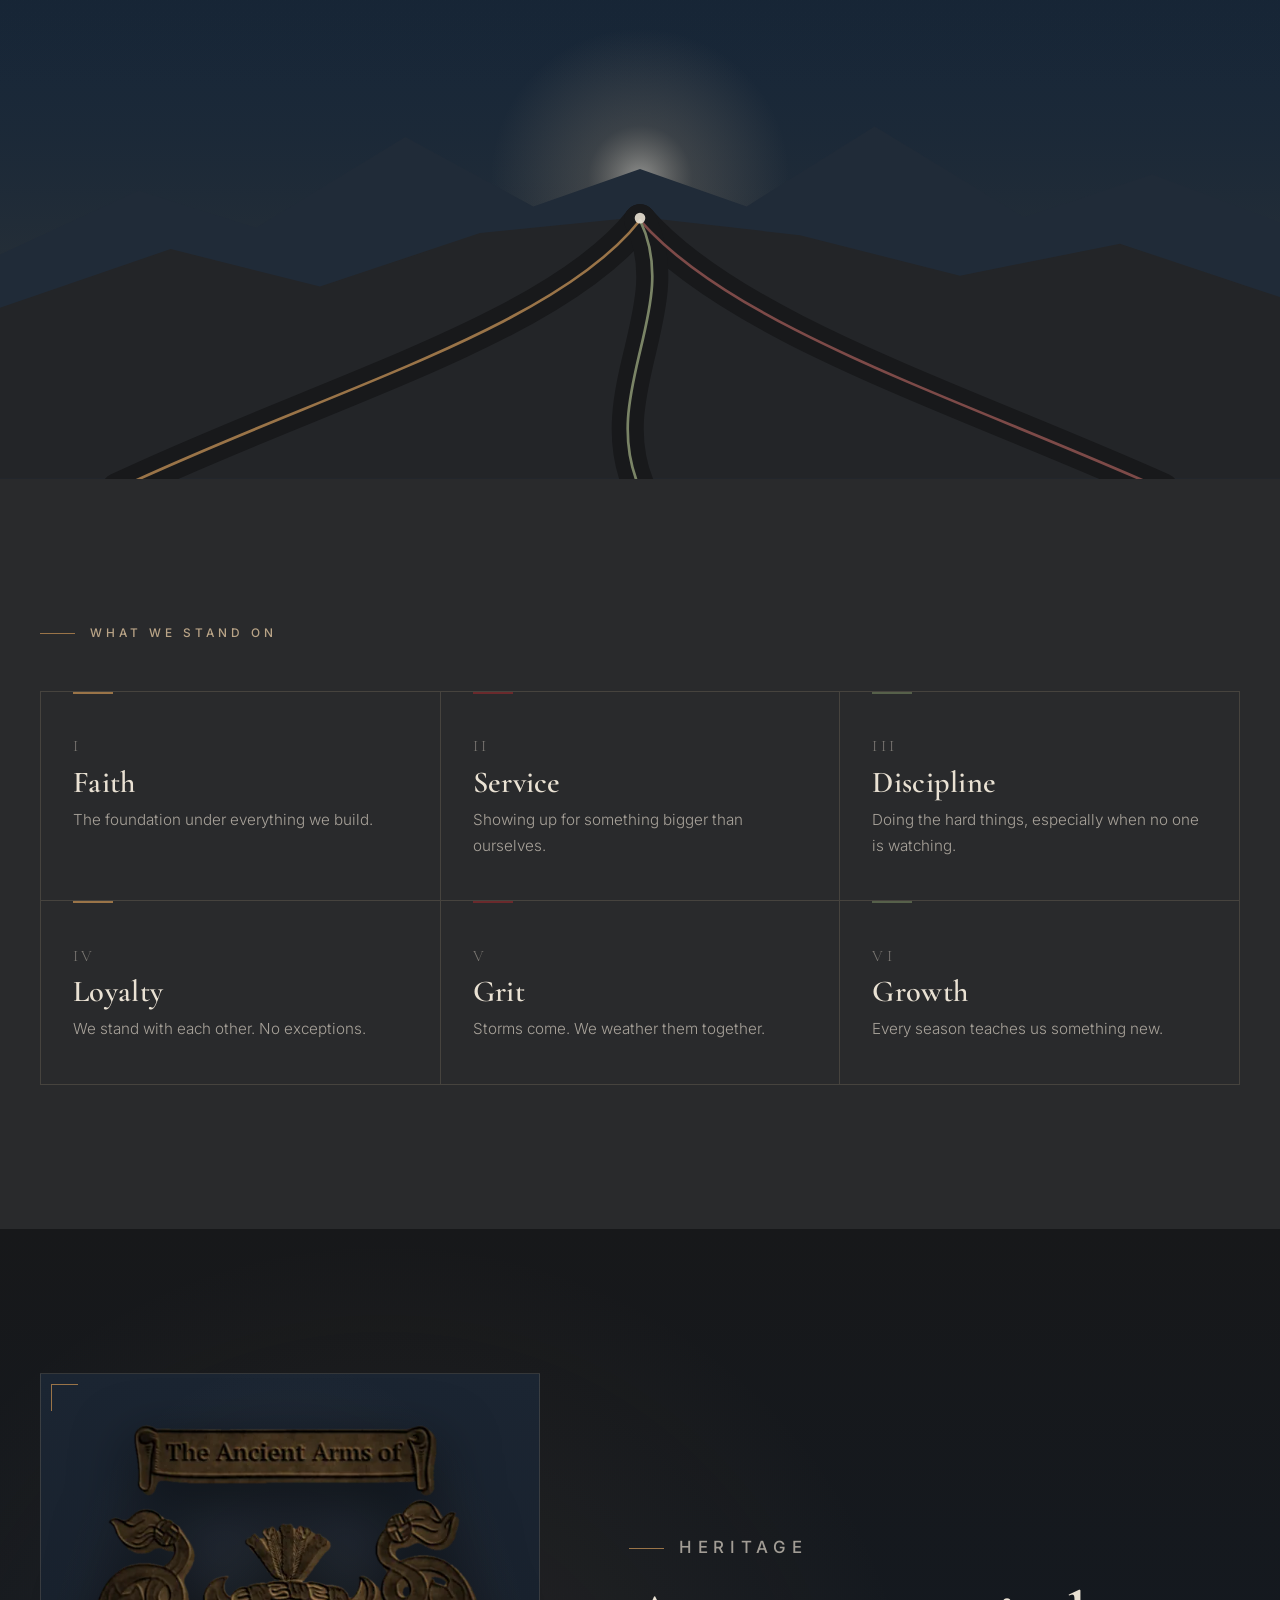
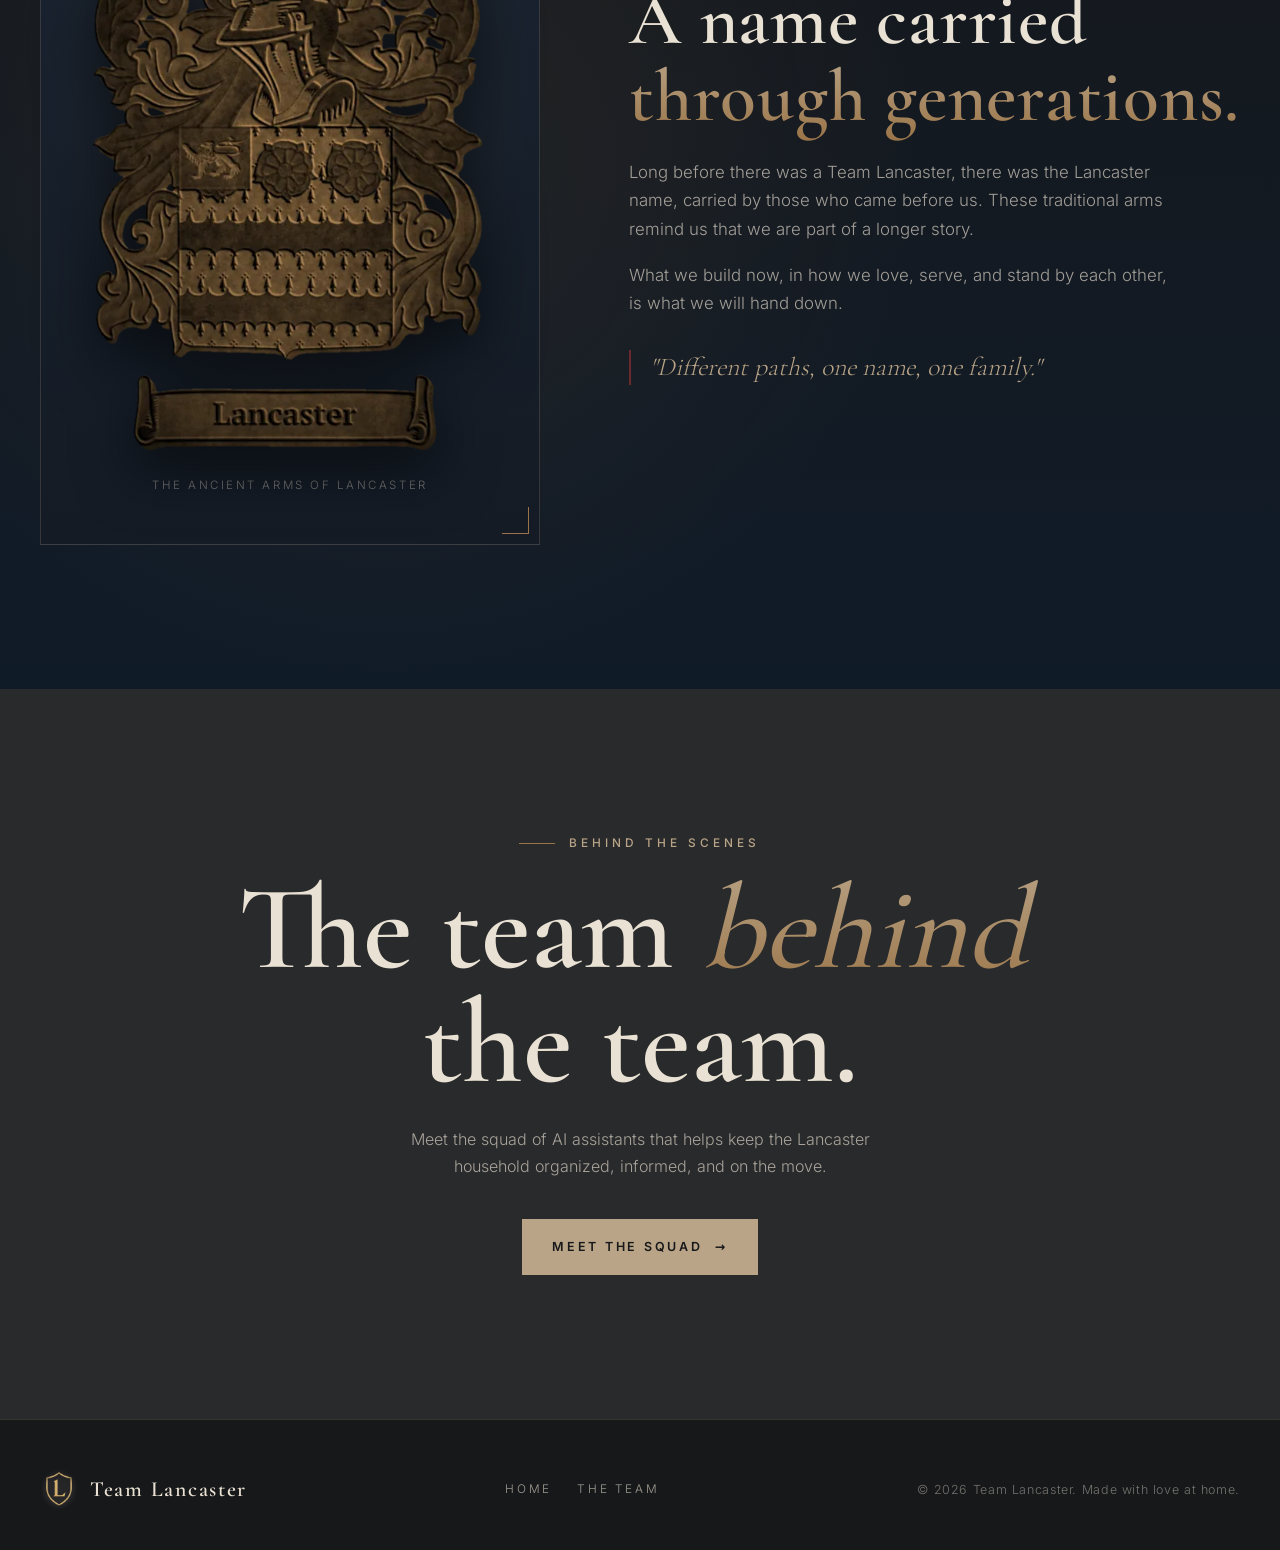
==== commit 84752fe3: "Add 's photo and update Connor's photo Co-authored-by: Team Lancaster <teamlancaster@users.noreply.g" ====
--- a/index.html
+++ b/index.html
@@ -107,7 +107,7 @@
     </div>
     <div class="kids-head reveal"><h3></h3><p>Alyssa's children, and our grandkids.</p></div>
     <div class="kids grand">
-      <article class="kid memorial reveal"><div class="memorial-art"><svg class="wings" viewBox="0 -4 200 124" aria-hidden="true">
+      <article class="kid memorial reveal"><div class="photo"><img src="assets/photos/leo.webp" srcset="assets/photos/leo.webp 1x, assets/photos/leo@2x.webp 2x" alt="" width="800" height="800" loading="lazy" decoding="async"></div><div class="memorial-wings"><svg class="wings" viewBox="0 -4 200 124" aria-hidden="true">
   <defs><radialGradient id="leoGlow" cx=".5" cy=".46" r=".5"><stop offset="0" stop-color="#E9E1D3" stop-opacity=".16"/><stop offset=".55" stop-color="#B9A487" stop-opacity=".06"/><stop offset="1" stop-color="#B9A487" stop-opacity="0"/></radialGradient>
   <linearGradient id="leoLine" x1="0" y1="0" x2="0" y2="1"><stop offset="0" stop-color="#C9B595"/><stop offset="1" stop-color="#9A7448"/></linearGradient></defs>
   <ellipse cx="100" cy="62" rx="96" ry="66" fill="url(#leoGlow)"/>
--- a/assets/style.css
+++ b/assets/style.css
@@ -301,9 +301,11 @@
 }
 
 /* ---------- grandkids row +  memorial card ---------- */
-.memorial .memorial-art{aspect-ratio:1;display:grid;place-items:center;border-bottom:1px solid var(--line);
-  background:radial-gradient(ellipse at 50% 45%,rgba(233,225,211,.05),transparent 70%),var(--charcoal)}
-.memorial .wings{width:82%;height:auto;opacity:.92}
+.memorial .memorial-wings{display:flex;justify-content:center;margin:.7rem 0 -.6rem;pointer-events:none}
+.memorial .memorial-wings .wings{width:clamp(44px,30%,64px);height:auto;opacity:.9;
+  filter:drop-shadow(0 0 5px rgba(233,225,211,.22)) drop-shadow(0 0 12px rgba(185,164,135,.16))}
+.memorial .memorial-wings .wings ellipse{display:none}
+.memorial h4{padding-top:.2rem}
 .memorial h4{padding-bottom:.15rem}
 .memorial .forever{font-family:var(--serif);font-style:italic;font-size:.88rem;color:var(--sand);text-align:center;padding:0 .5rem .85rem;opacity:.85}
 .kids.grand .kid h4{padding-bottom:.9rem}
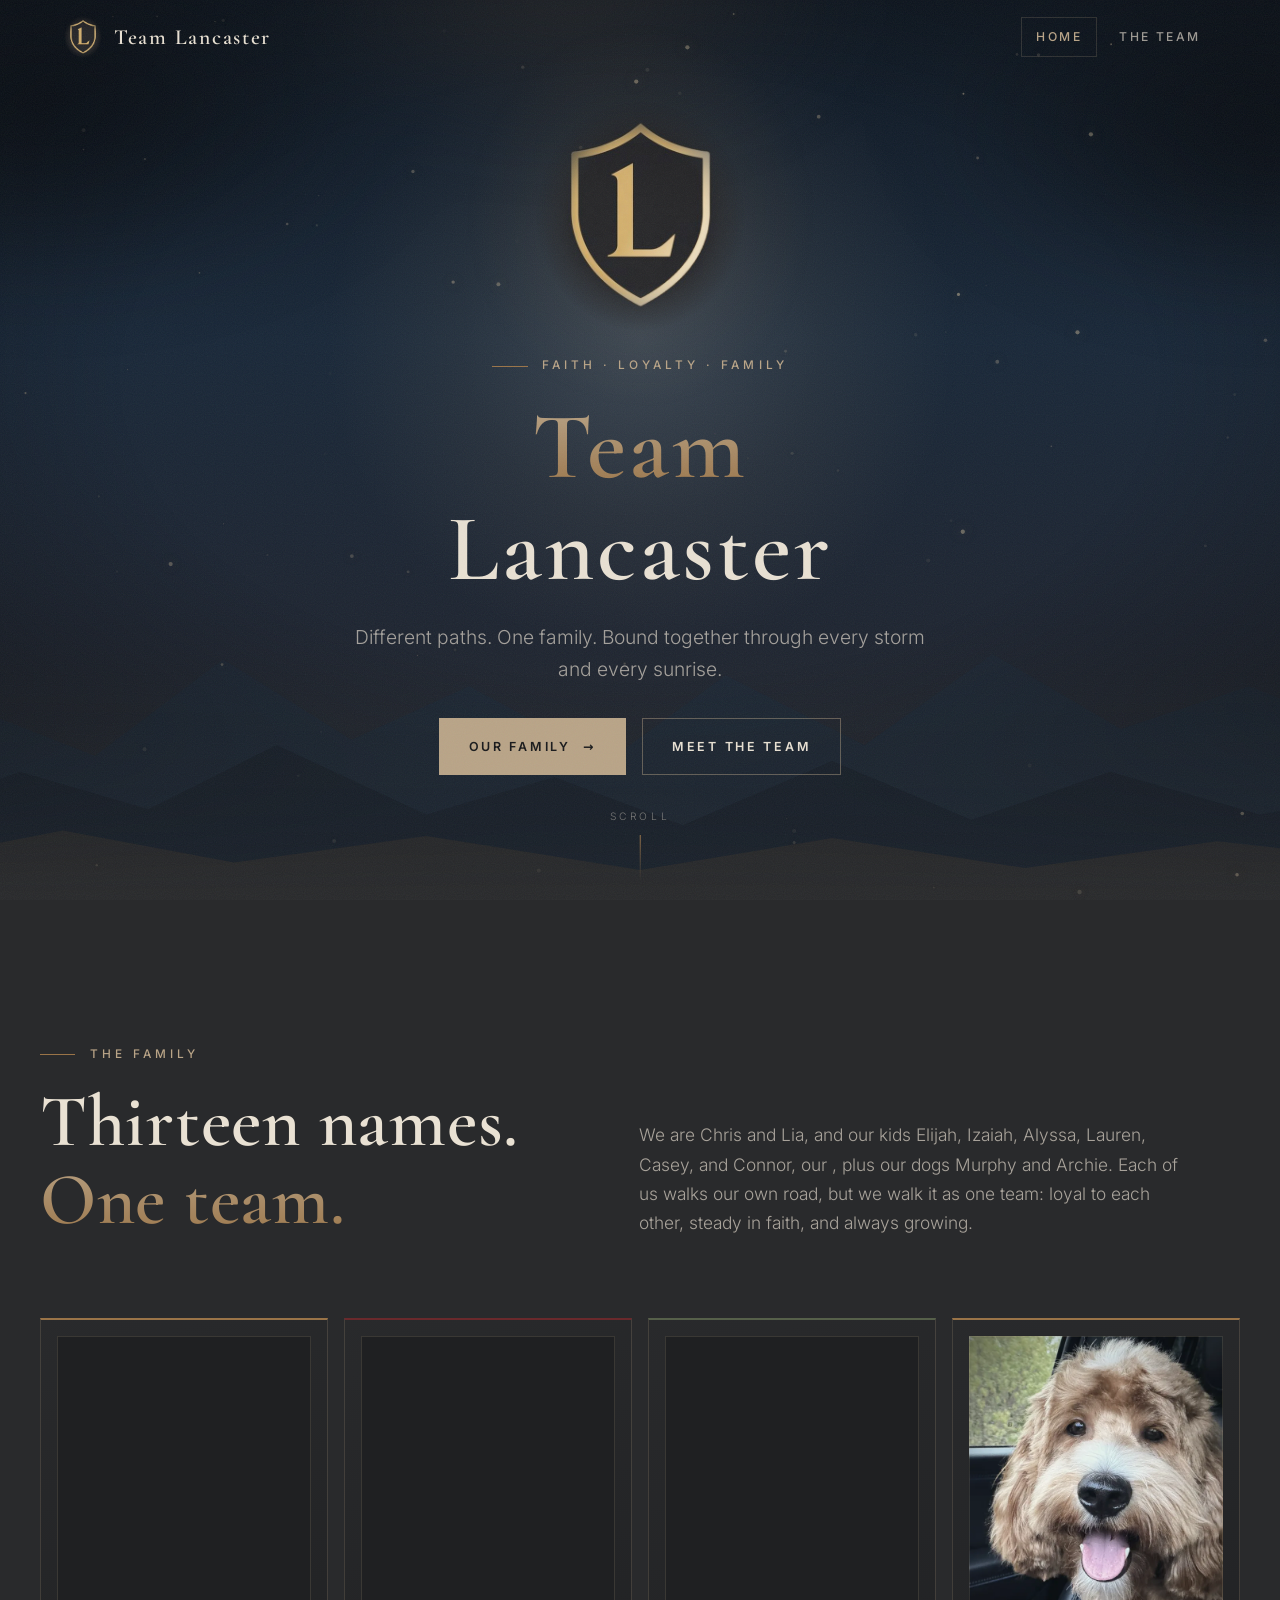
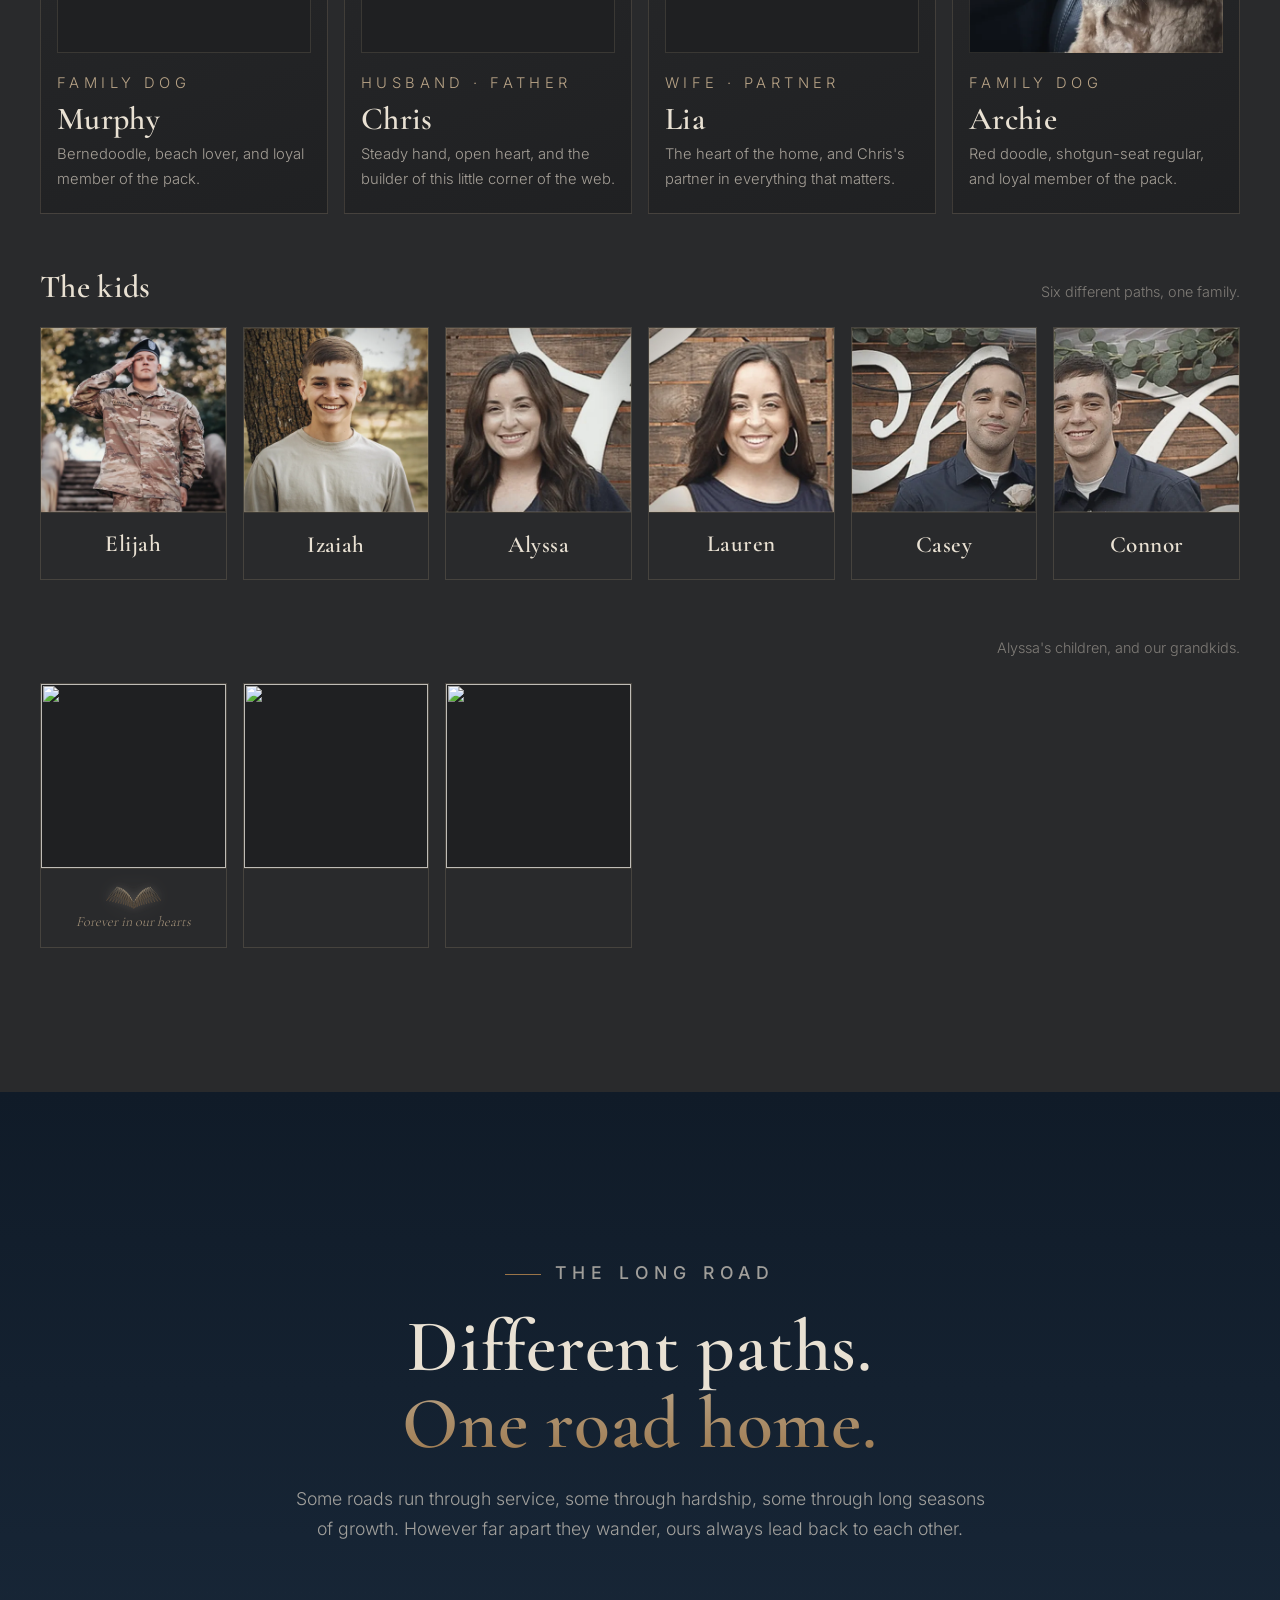
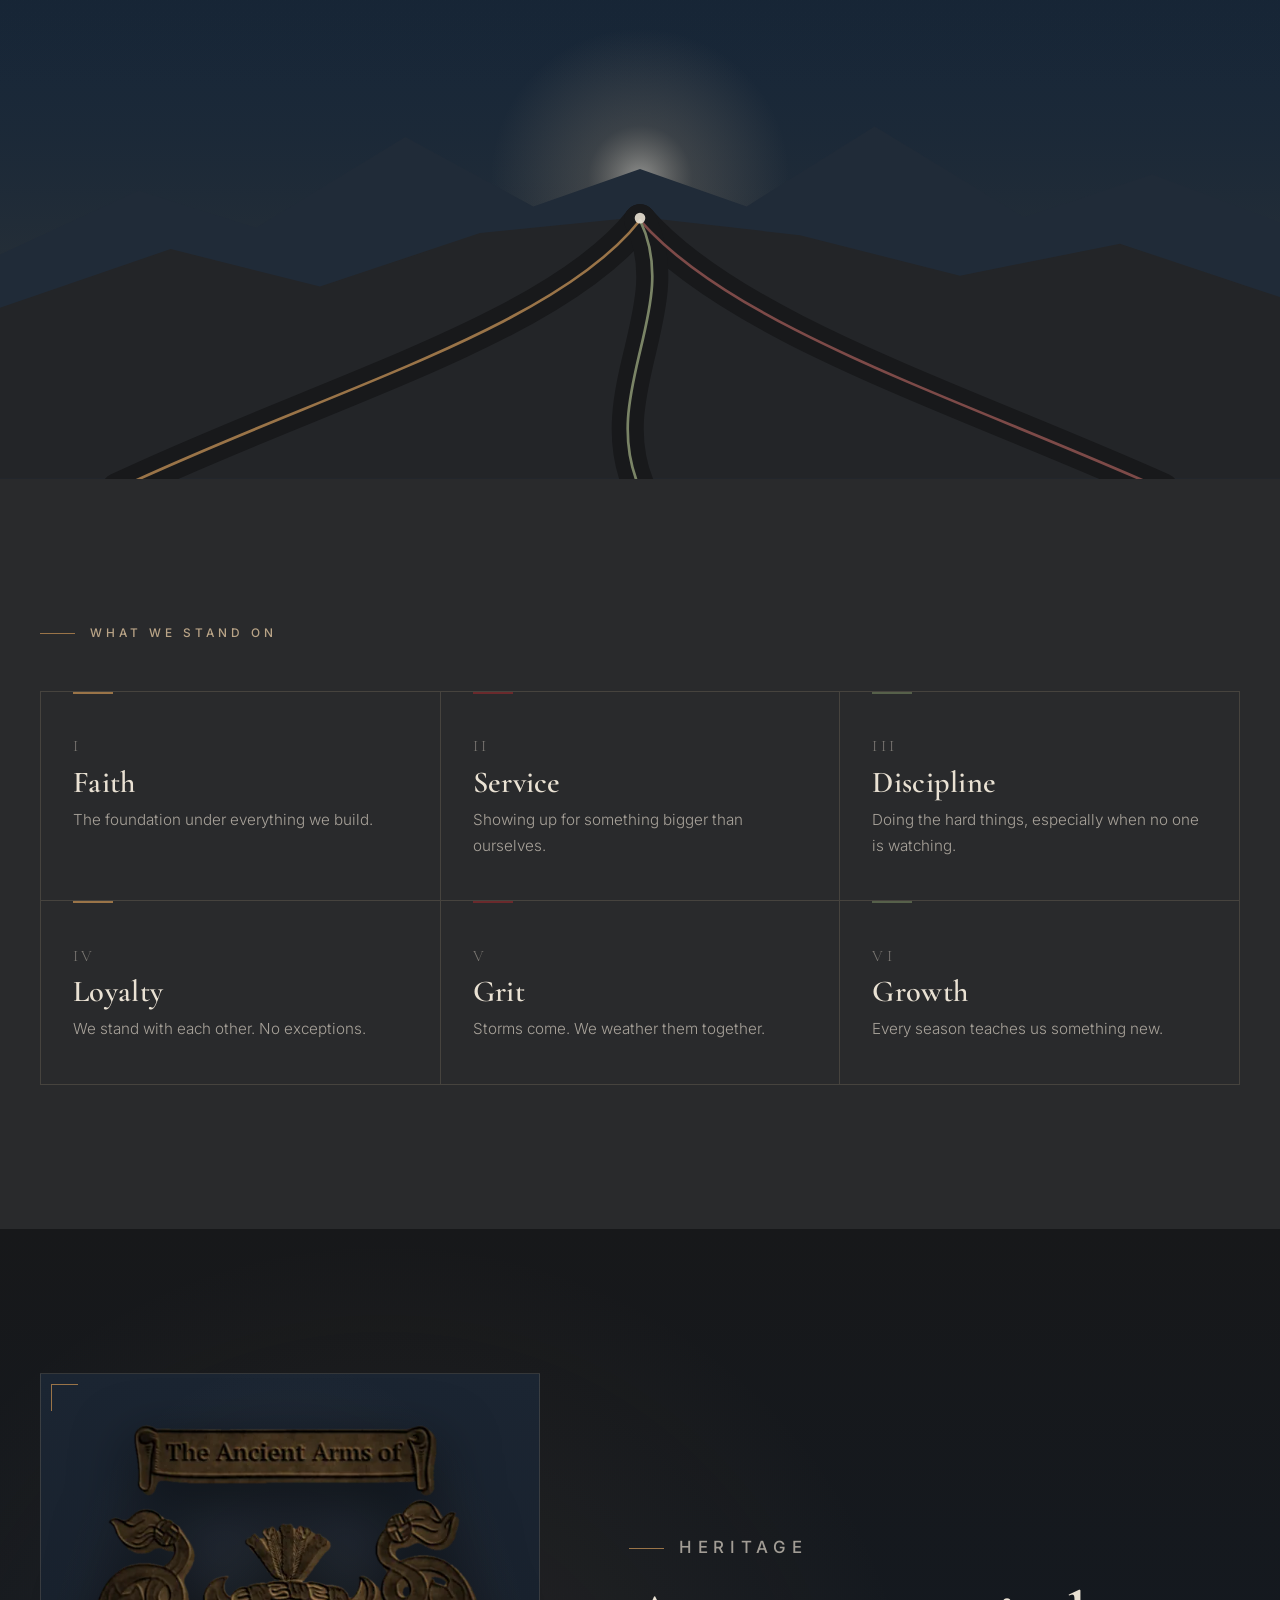
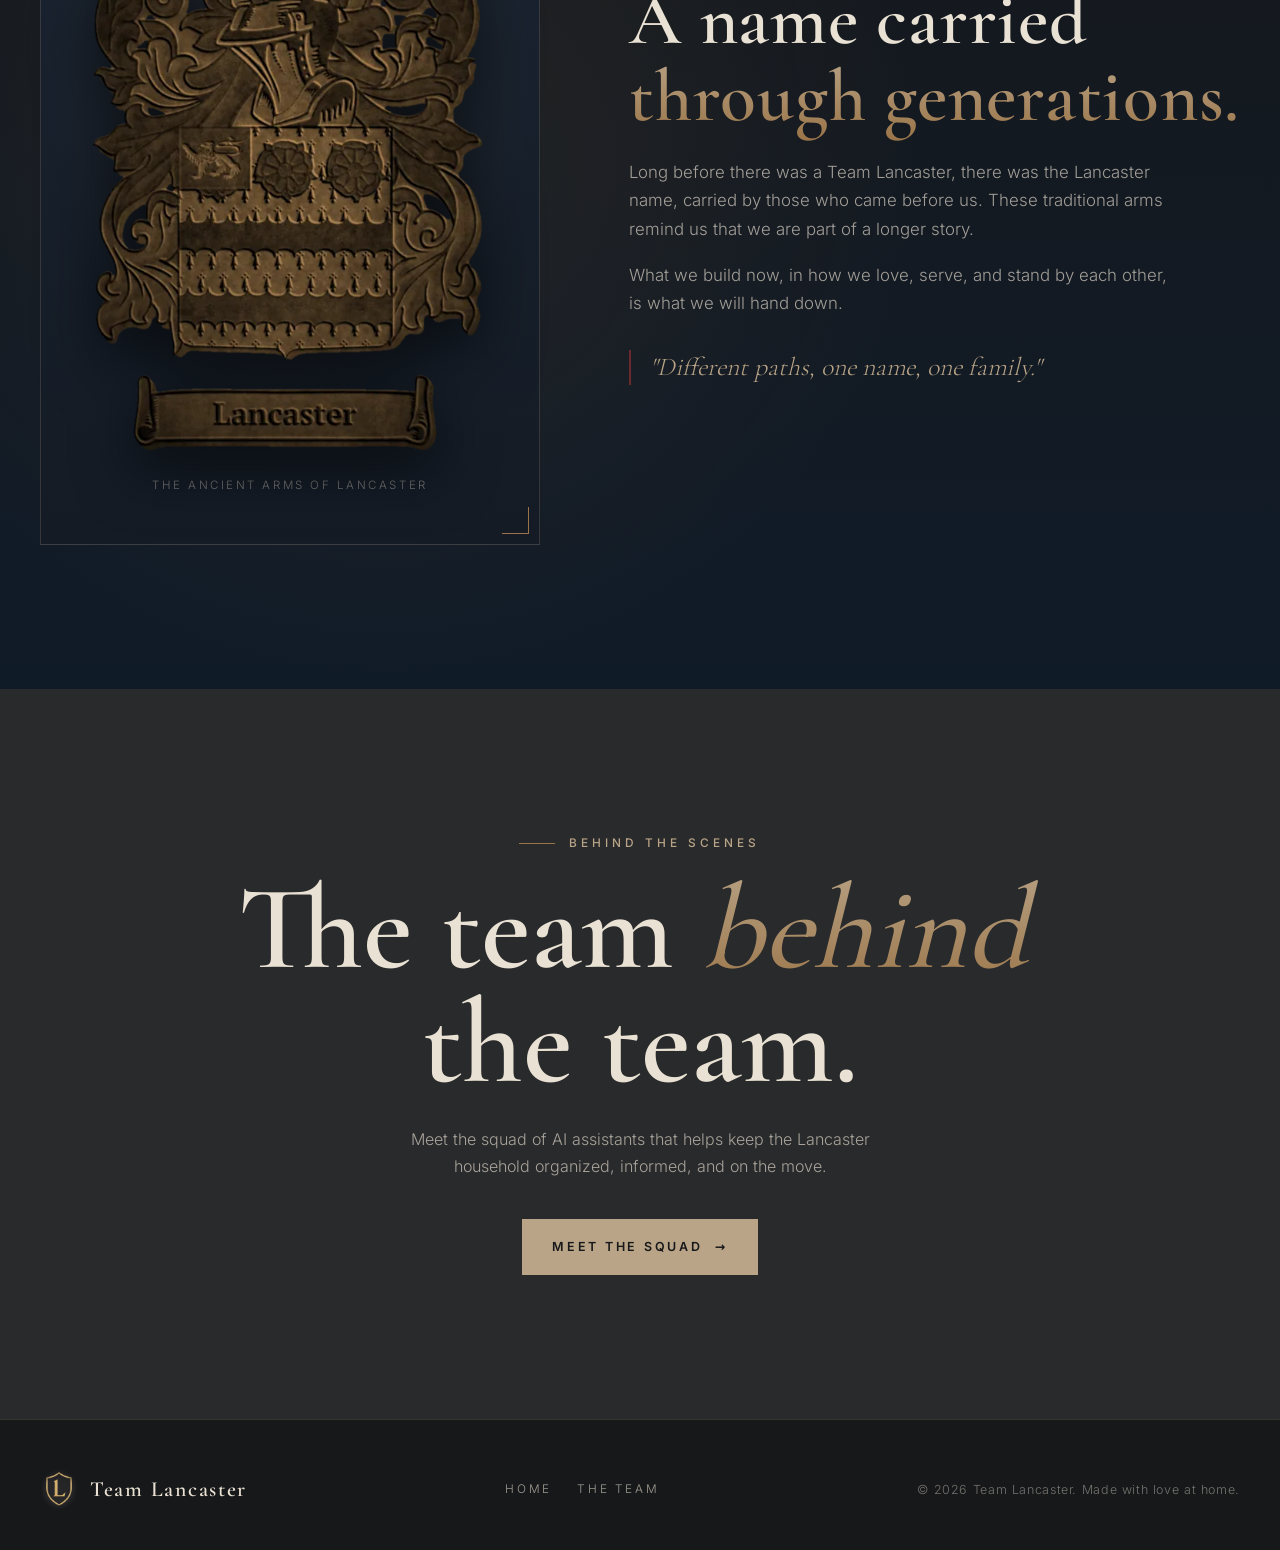
==== commit 6f89047e: "Update Connor's photo to match siblings Co-authored-by: Team Lancaster <teamlancaster@users.noreply." ====
--- a/index.html
+++ b/index.html
@@ -103,7 +103,7 @@
       <article class="kid reveal" style="--d:0.14s"><div class="photo"><img src="assets/photos/alyssa.webp" alt="Alyssa" width="400" height="400" loading="lazy" decoding="async"></div><h4>Alyssa</h4></article>
       <article class="kid reveal" style="--d:0.21s"><div class="photo"><img src="assets/photos/lauren.webp" alt="Lauren" width="400" height="400" loading="lazy" decoding="async"></div><h4>Lauren</h4></article>
       <article class="kid reveal" style="--d:0.28s"><div class="photo"><img src="assets/photos/casey.webp" alt="Casey" width="400" height="400" loading="lazy" decoding="async"></div><h4>Casey</h4></article>
-      <article class="kid reveal" style="--d:0.35s"><div class="photo"><img src="assets/photos/connor.webp" srcset="assets/photos/connor.webp 1x, assets/photos/connor@2x.webp 2x" alt="Connor" width="800" height="800" loading="lazy" decoding="async"></div><h4>Connor</h4></article>
+      <article class="kid reveal" style="--d:0.35s"><div class="photo"><img src="assets/photos/connor.webp" alt="Connor" width="400" height="400" loading="lazy" decoding="async"></div><h4>Connor</h4></article>
     </div>
     <div class="kids-head reveal"><h3></h3><p>Alyssa's children, and our grandkids.</p></div>
     <div class="kids grand">
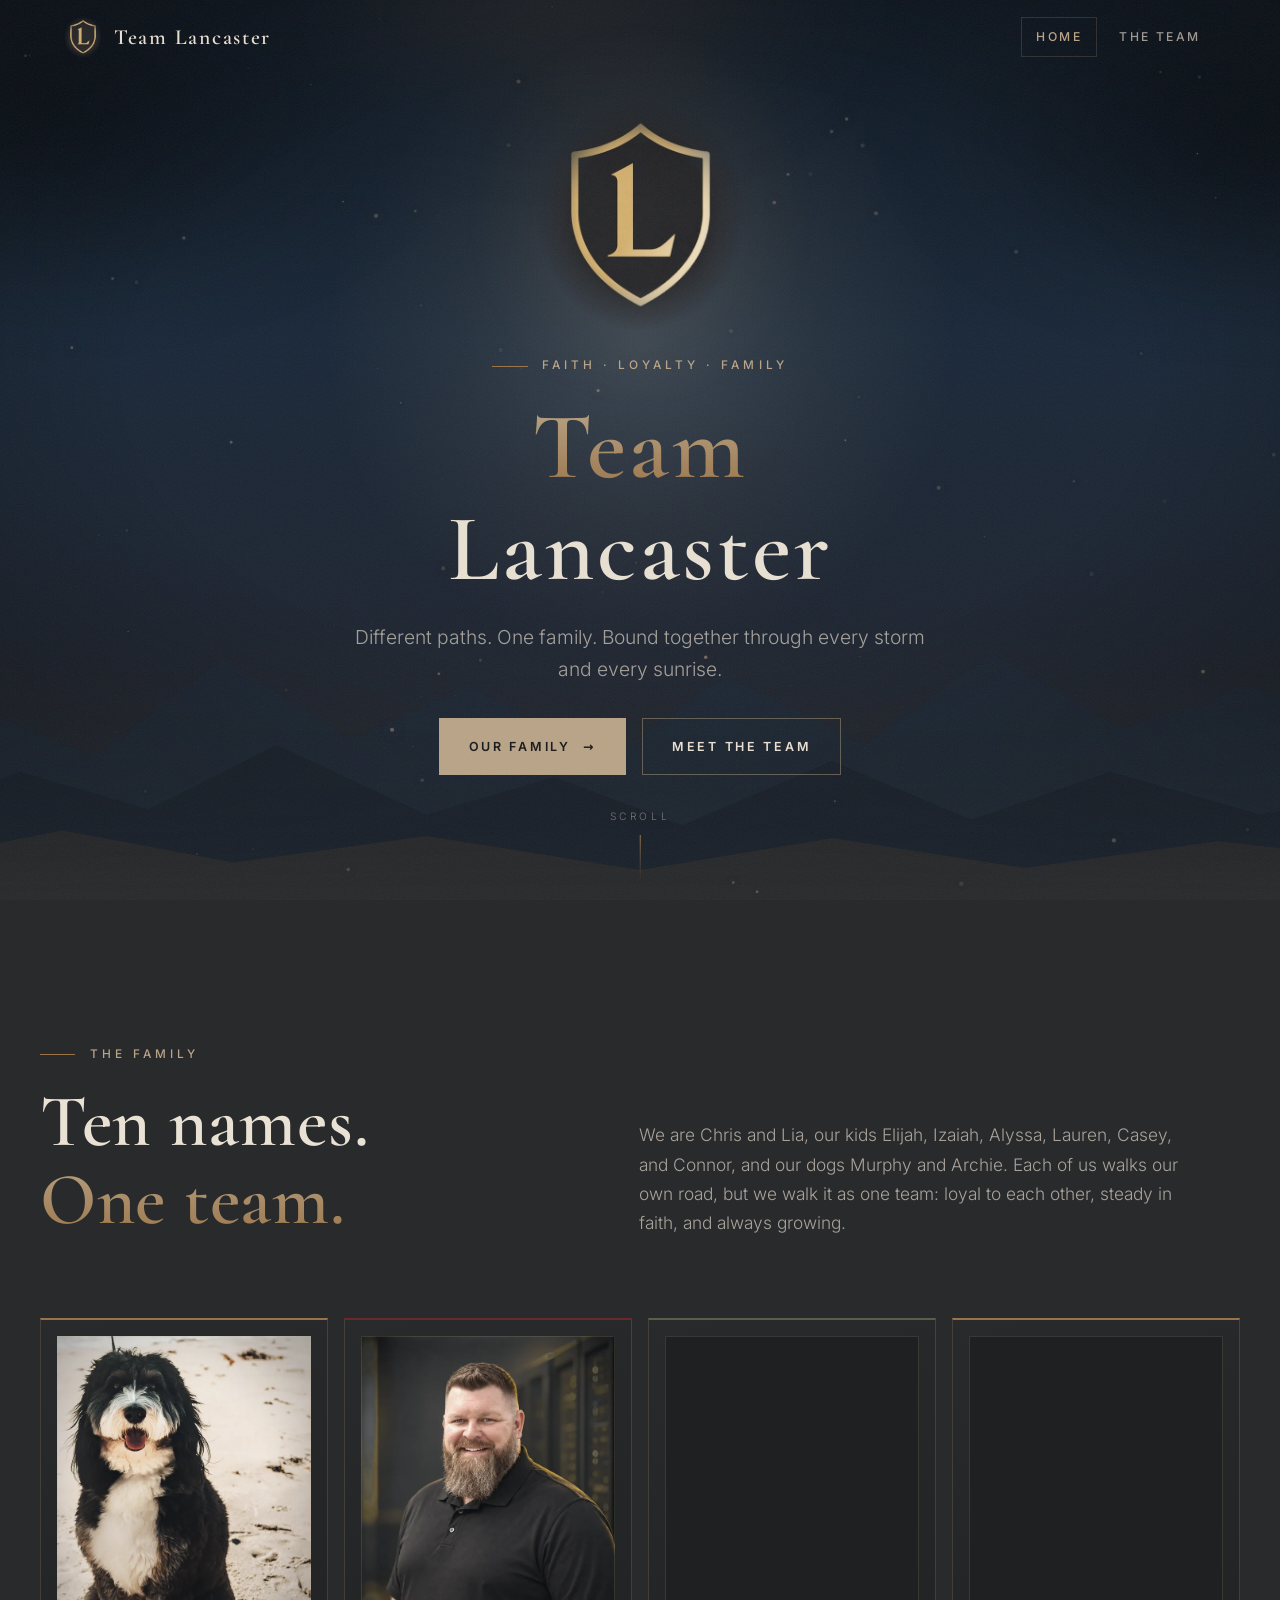
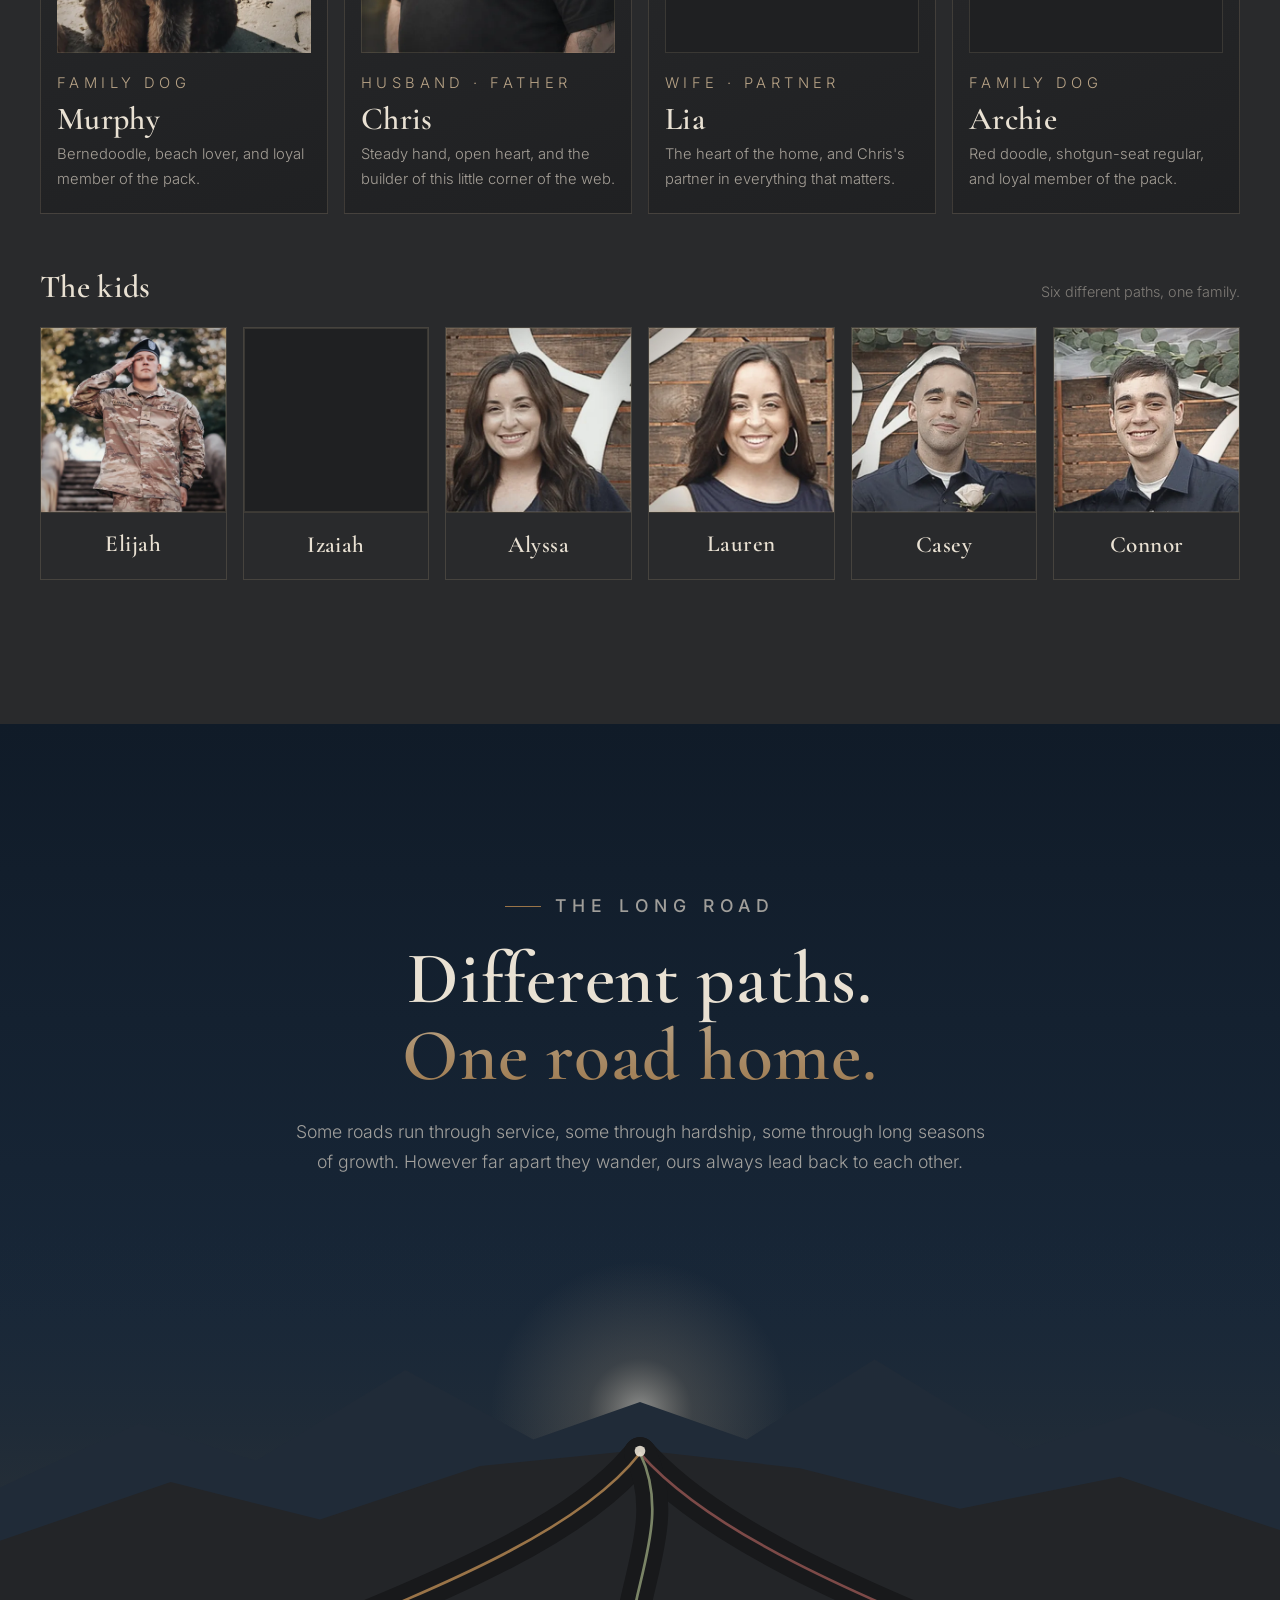
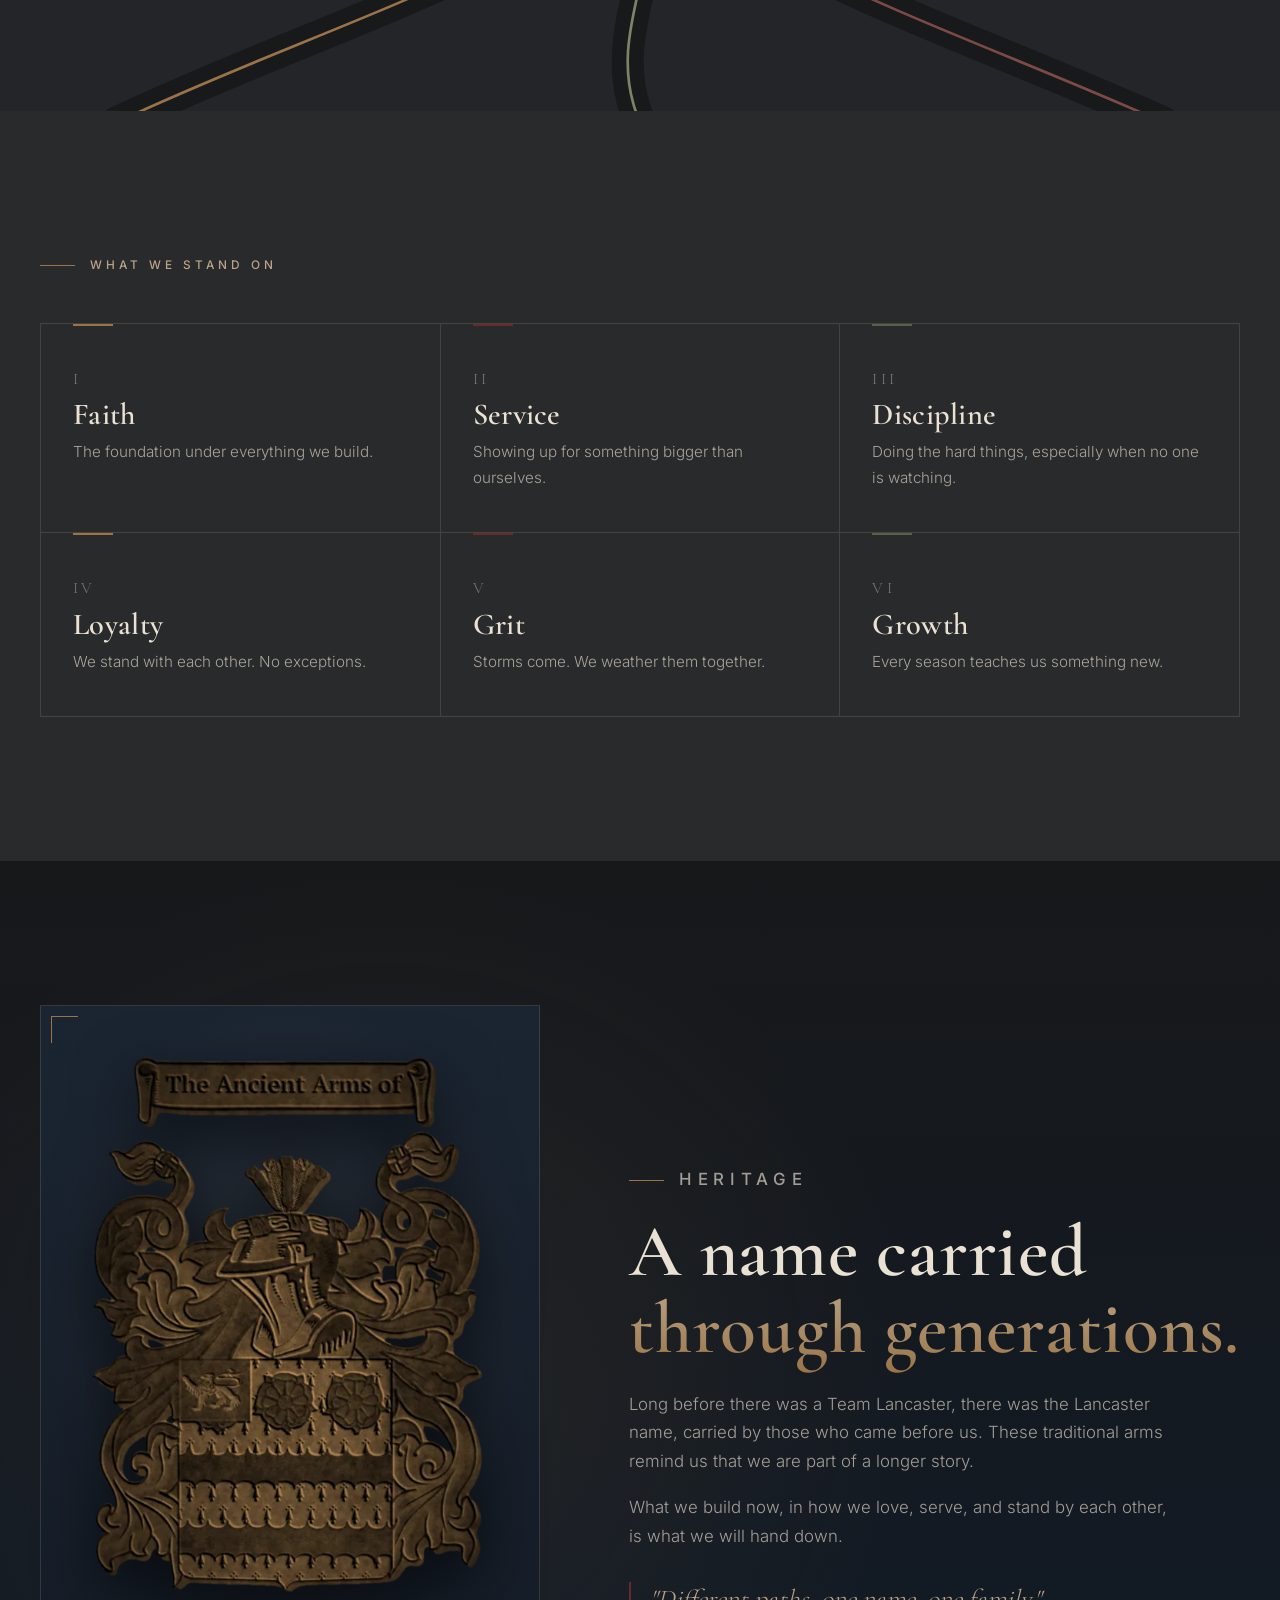
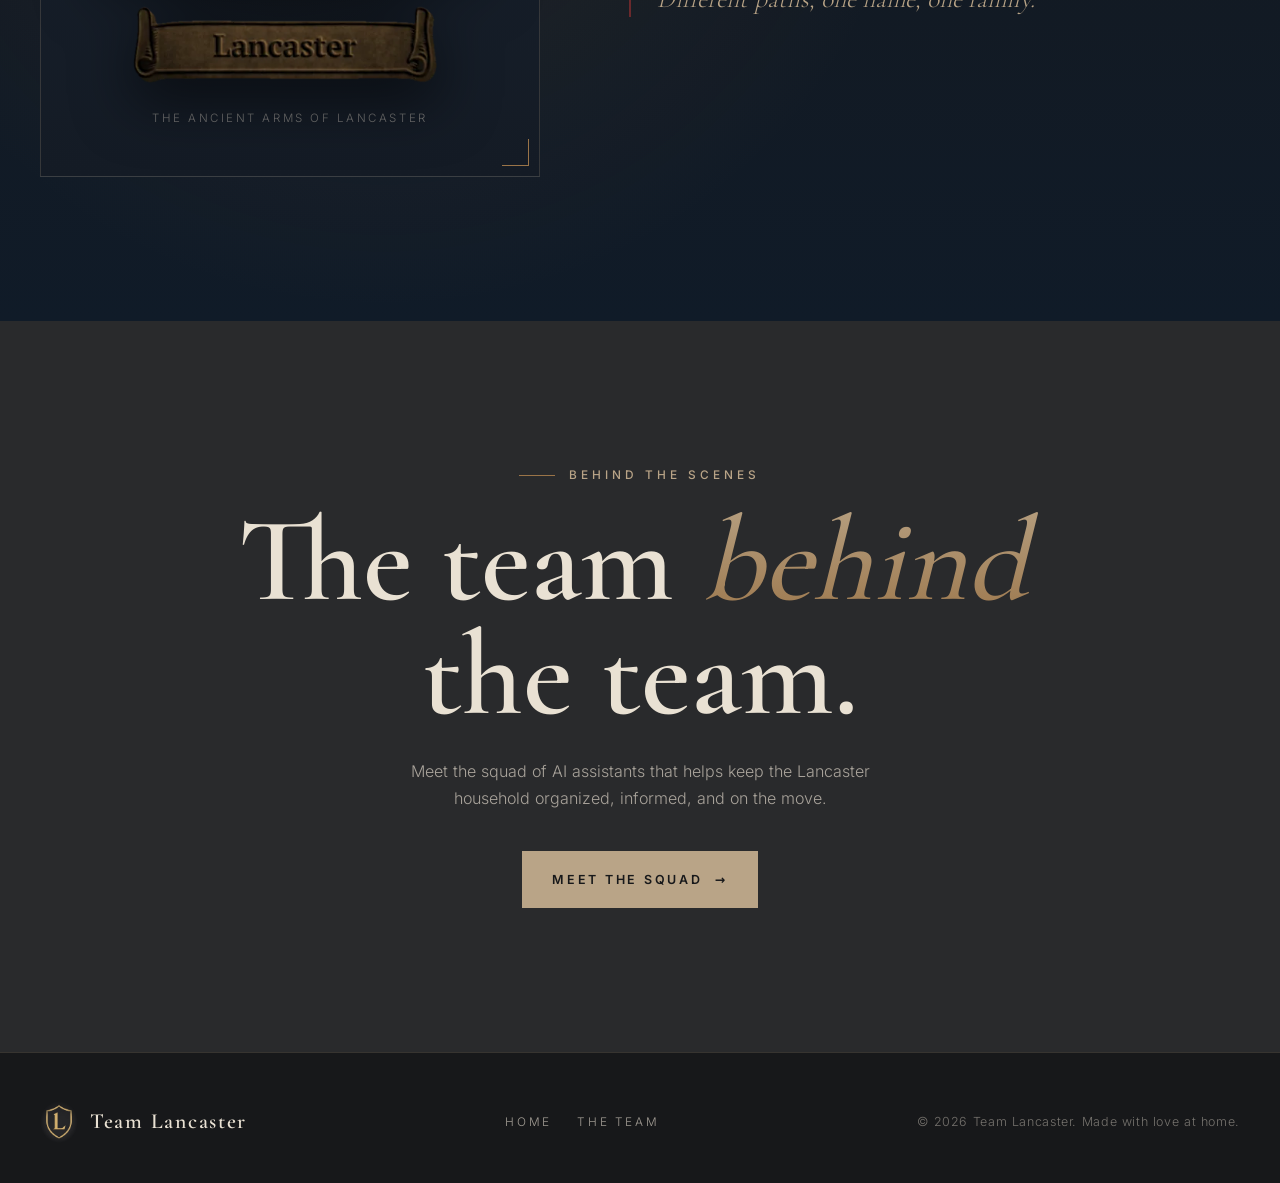
==== commit 1268390c: "Remove next-generation row Co-authored-by: Team Lancaster <teamlancaster@users.noreply.github.com>" ====
--- a/index.html
+++ b/index.html
@@ -58,9 +58,9 @@
     <div class="split">
       <div class="reveal">
         <p class="eyebrow">The family</p>
-        <h2 class="h2" style="margin-top:1.2rem">Thirteen names.<br><span class="bronze">One team.</span></h2>
+        <h2 class="h2" style="margin-top:1.2rem">Ten names.<br><span class="bronze">One team.</span></h2>
       </div>
-      <p class="lead-p reveal" style="--d:.15s">We are Chris and Lia, and our kids Elijah, Izaiah, Alyssa, Lauren, Casey, and Connor, our , plus our dogs Murphy and Archie. Each of us walks our own road, but we walk it as one team: loyal to each other, steady in faith, and always growing.</p><!-- PLACEHOLDER: family intro paragraph -->
+      <p class="lead-p reveal" style="--d:.15s">We are Chris and Lia, our kids Elijah, Izaiah, Alyssa, Lauren, Casey, and Connor, and our dogs Murphy and Archie. Each of us walks our own road, but we walk it as one team: loyal to each other, steady in faith, and always growing.</p><!-- PLACEHOLDER: family intro paragraph -->
     </div>
     <div class="parents">
       <article class="member dog reveal" style="--d:0.00s">
@@ -104,21 +104,6 @@
       <article class="kid reveal" style="--d:0.21s"><div class="photo"><img src="assets/photos/lauren.webp" alt="Lauren" width="400" height="400" loading="lazy" decoding="async"></div><h4>Lauren</h4></article>
       <article class="kid reveal" style="--d:0.28s"><div class="photo"><img src="assets/photos/casey.webp" alt="Casey" width="400" height="400" loading="lazy" decoding="async"></div><h4>Casey</h4></article>
       <article class="kid reveal" style="--d:0.35s"><div class="photo"><img src="assets/photos/connor.webp" alt="Connor" width="400" height="400" loading="lazy" decoding="async"></div><h4>Connor</h4></article>
-    </div>
-    <div class="kids-head reveal"><h3></h3><p>Alyssa's children, and our grandkids.</p></div>
-    <div class="kids grand">
-      <article class="kid memorial reveal"><div class="photo"><img src="assets/photos/leo.webp" srcset="assets/photos/leo.webp 1x, assets/photos/leo@2x.webp 2x" alt="" width="800" height="800" loading="lazy" decoding="async"></div><div class="memorial-wings"><svg class="wings" viewBox="0 -4 200 124" aria-hidden="true">
-  <defs><radialGradient id="leoGlow" cx=".5" cy=".46" r=".5"><stop offset="0" stop-color="#E9E1D3" stop-opacity=".16"/><stop offset=".55" stop-color="#B9A487" stop-opacity=".06"/><stop offset="1" stop-color="#B9A487" stop-opacity="0"/></radialGradient>
-  <linearGradient id="leoLine" x1="0" y1="0" x2="0" y2="1"><stop offset="0" stop-color="#C9B595"/><stop offset="1" stop-color="#9A7448"/></linearGradient></defs>
-  <ellipse cx="100" cy="62" rx="96" ry="66" fill="url(#leoGlow)"/>
-  <g fill="#262729" stroke="url(#leoLine)" stroke-width=".9" stroke-linejoin="round" stroke-linecap="round">
-    <g><g opacity="1"><path d="M160.0 22.0 Q176.9 52.1 198.2 70.9 Q185.1 45.7 160.0 22.0Z"/><path d="M154.3 23.6 Q168.0 53.7 187.1 73.2 Q176.7 48.0 154.3 23.6Z"/><path d="M148.8 25.7 Q159.4 55.6 176.3 75.5 Q168.5 50.6 148.8 25.7Z"/><path d="M143.5 28.2 Q151.1 57.6 165.9 77.7 Q160.6 53.3 143.5 28.2Z"/><path d="M138.4 31.2 Q143.2 59.8 156.0 80.0 Q152.9 56.3 138.4 31.2Z"/><path d="M133.5 34.7 Q135.6 62.2 146.5 82.2 Q145.7 59.5 133.5 34.7Z"/><path d="M128.8 38.6 Q128.5 64.8 137.5 84.5 Q138.7 62.9 128.8 38.6Z"/><path d="M124.3 43.0 Q121.8 67.7 129.1 86.9 Q132.1 66.6 124.3 43.0Z"/><path d="M120.1 47.9 Q115.5 70.9 121.2 89.5 Q125.9 70.6 120.1 47.9Z"/><path d="M116.0 53.2 Q109.7 74.4 114.0 92.3 Q120.1 75.0 116.0 53.2Z"/><path d="M112.1 59.0 Q104.4 78.3 107.4 95.3 Q114.7 79.6 112.1 59.0Z"/><path d="M108.5 65.3 Q99.5 82.5 101.4 98.6 Q109.6 84.7 108.5 65.3Z"/></g><g opacity="0.95"><path d="M150.8 24.9 Q154.8 43.9 166.7 54.9 Q164.3 38.8 150.8 24.9Z"/><path d="M144.4 27.7 Q146.3 46.2 156.9 57.5 Q156.2 42.0 144.4 27.7Z"/><path d="M138.4 31.2 Q138.2 48.9 147.5 60.3 Q148.5 45.6 138.4 31.2Z"/><path d="M132.6 35.4 Q130.7 52.0 138.7 63.5 Q141.2 49.7 132.6 35.4Z"/><path d="M127.1 40.2 Q123.5 55.6 130.4 67.0 Q134.3 54.3 127.1 40.2Z"/><path d="M121.9 45.7 Q116.9 59.8 122.7 70.9 Q127.7 59.4 121.9 45.7Z"/><path d="M117.0 51.8 Q110.8 64.4 115.6 75.3 Q121.6 65.1 117.0 51.8Z"/><path d="M112.4 58.6 Q105.2 69.6 109.1 80.1 Q115.9 71.3 112.4 58.6Z"/><path d="M108.0 66.1 Q100.1 75.4 103.2 85.5 Q110.6 78.1 108.0 66.1Z"/></g><g opacity="0.85"><path d="M136.2 32.7 Q134.7 43.6 141.7 49.8 Q143.8 40.6 136.2 32.7Z"/><path d="M130.8 36.9 Q128.1 47.0 134.4 53.3 Q137.4 44.9 130.8 36.9Z"/><path d="M125.6 41.7 Q121.8 50.8 127.4 57.3 Q131.4 49.7 125.6 41.7Z"/><path d="M120.7 47.1 Q116.1 55.1 121.0 61.6 Q125.7 55.0 120.7 47.1Z"/><path d="M116.1 53.1 Q110.7 60.0 115.0 66.4 Q120.3 60.8 116.1 53.1Z"/><path d="M111.7 59.7 Q105.8 65.4 109.5 71.6 Q115.2 67.1 111.7 59.7Z"/><path d="M107.6 66.9 Q101.3 71.3 104.6 77.4 Q110.6 74.0 107.6 66.9Z"/></g><path d="M106 70 Q126 30 160 22" fill="none"/></g>
-    <g transform="translate(200 0) scale(-1 1)"><g><g opacity="1"><path d="M160.0 22.0 Q176.9 52.1 198.2 70.9 Q185.1 45.7 160.0 22.0Z"/><path d="M154.3 23.6 Q168.0 53.7 187.1 73.2 Q176.7 48.0 154.3 23.6Z"/><path d="M148.8 25.7 Q159.4 55.6 176.3 75.5 Q168.5 50.6 148.8 25.7Z"/><path d="M143.5 28.2 Q151.1 57.6 165.9 77.7 Q160.6 53.3 143.5 28.2Z"/><path d="M138.4 31.2 Q143.2 59.8 156.0 80.0 Q152.9 56.3 138.4 31.2Z"/><path d="M133.5 34.7 Q135.6 62.2 146.5 82.2 Q145.7 59.5 133.5 34.7Z"/><path d="M128.8 38.6 Q128.5 64.8 137.5 84.5 Q138.7 62.9 128.8 38.6Z"/><path d="M124.3 43.0 Q121.8 67.7 129.1 86.9 Q132.1 66.6 124.3 43.0Z"/><path d="M120.1 47.9 Q115.5 70.9 121.2 89.5 Q125.9 70.6 120.1 47.9Z"/><path d="M116.0 53.2 Q109.7 74.4 114.0 92.3 Q120.1 75.0 116.0 53.2Z"/><path d="M112.1 59.0 Q104.4 78.3 107.4 95.3 Q114.7 79.6 112.1 59.0Z"/><path d="M108.5 65.3 Q99.5 82.5 101.4 98.6 Q109.6 84.7 108.5 65.3Z"/></g><g opacity="0.95"><path d="M150.8 24.9 Q154.8 43.9 166.7 54.9 Q164.3 38.8 150.8 24.9Z"/><path d="M144.4 27.7 Q146.3 46.2 156.9 57.5 Q156.2 42.0 144.4 27.7Z"/><path d="M138.4 31.2 Q138.2 48.9 147.5 60.3 Q148.5 45.6 138.4 31.2Z"/><path d="M132.6 35.4 Q130.7 52.0 138.7 63.5 Q141.2 49.7 132.6 35.4Z"/><path d="M127.1 40.2 Q123.5 55.6 130.4 67.0 Q134.3 54.3 127.1 40.2Z"/><path d="M121.9 45.7 Q116.9 59.8 122.7 70.9 Q127.7 59.4 121.9 45.7Z"/><path d="M117.0 51.8 Q110.8 64.4 115.6 75.3 Q121.6 65.1 117.0 51.8Z"/><path d="M112.4 58.6 Q105.2 69.6 109.1 80.1 Q115.9 71.3 112.4 58.6Z"/><path d="M108.0 66.1 Q100.1 75.4 103.2 85.5 Q110.6 78.1 108.0 66.1Z"/></g><g opacity="0.85"><path d="M136.2 32.7 Q134.7 43.6 141.7 49.8 Q143.8 40.6 136.2 32.7Z"/><path d="M130.8 36.9 Q128.1 47.0 134.4 53.3 Q137.4 44.9 130.8 36.9Z"/><path d="M125.6 41.7 Q121.8 50.8 127.4 57.3 Q131.4 49.7 125.6 41.7Z"/><path d="M120.7 47.1 Q116.1 55.1 121.0 61.6 Q125.7 55.0 120.7 47.1Z"/><path d="M116.1 53.1 Q110.7 60.0 115.0 66.4 Q120.3 60.8 116.1 53.1Z"/><path d="M111.7 59.7 Q105.8 65.4 109.5 71.6 Q115.2 67.1 111.7 59.7Z"/><path d="M107.6 66.9 Q101.3 71.3 104.6 77.4 Q110.6 74.0 107.6 66.9Z"/></g><path d="M106 70 Q126 30 160 22" fill="none"/></g></g>
-  </g>
-  <circle cx="100" cy="74" r="1.5" fill="#B9A487" opacity=".8"/>
-</svg></div><h4></h4><p class="forever">Forever in our hearts</p></article>
-      <article class="kid reveal" style="--d:0.07s"><div class="photo"><img src="assets/photos/sonny.webp" alt="" width="800" height="800" loading="lazy" decoding="async"></div><h4></h4></article>
-      <article class="kid reveal" style="--d:0.14s"><div class="photo"><img src="assets/photos/ruby.webp" srcset="assets/photos/ruby.webp 1x, assets/photos/ruby@2x.webp 2x" alt="" width="800" height="800" loading="lazy" decoding="async"></div><h4></h4></article>
     </div>
   </div>
 </section>
--- a/assets/style.css
+++ b/assets/style.css
@@ -299,14 +299,3 @@
   .parents .member .role{font-size:.56rem;letter-spacing:.2em}
   .parents .member p{font-size:.84rem;line-height:1.45}
 }
-
-/* ---------- grandkids row +  memorial card ---------- */
-.memorial .memorial-wings{display:flex;justify-content:center;margin:.7rem 0 -.6rem;pointer-events:none}
-.memorial .memorial-wings .wings{width:clamp(44px,30%,64px);height:auto;opacity:.9;
-  filter:drop-shadow(0 0 5px rgba(233,225,211,.22)) drop-shadow(0 0 12px rgba(185,164,135,.16))}
-.memorial .memorial-wings .wings ellipse{display:none}
-.memorial h4{padding-top:.2rem}
-.memorial h4{padding-bottom:.15rem}
-.memorial .forever{font-family:var(--serif);font-style:italic;font-size:.88rem;color:var(--sand);text-align:center;padding:0 .5rem .85rem;opacity:.85}
-.kids.grand .kid h4{padding-bottom:.9rem}
-.kids.grand .memorial h4{padding-bottom:.1rem}
